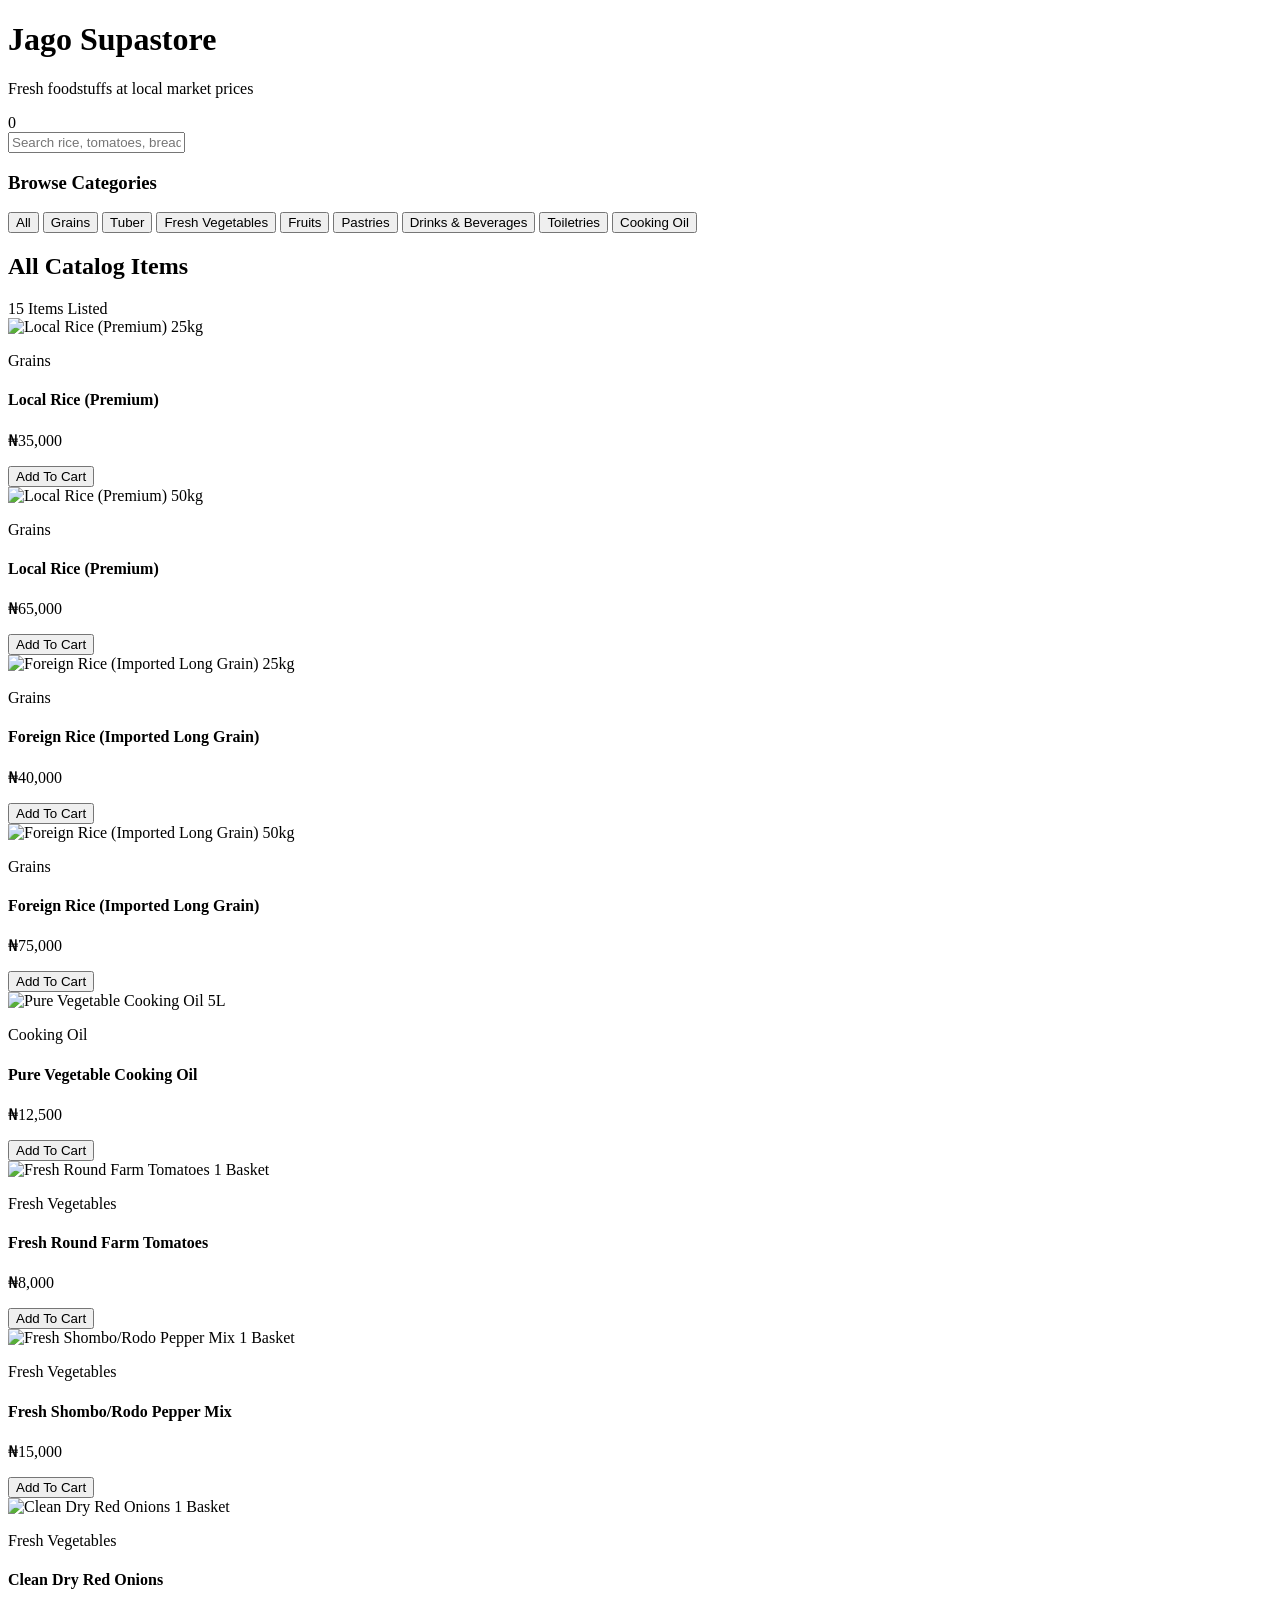
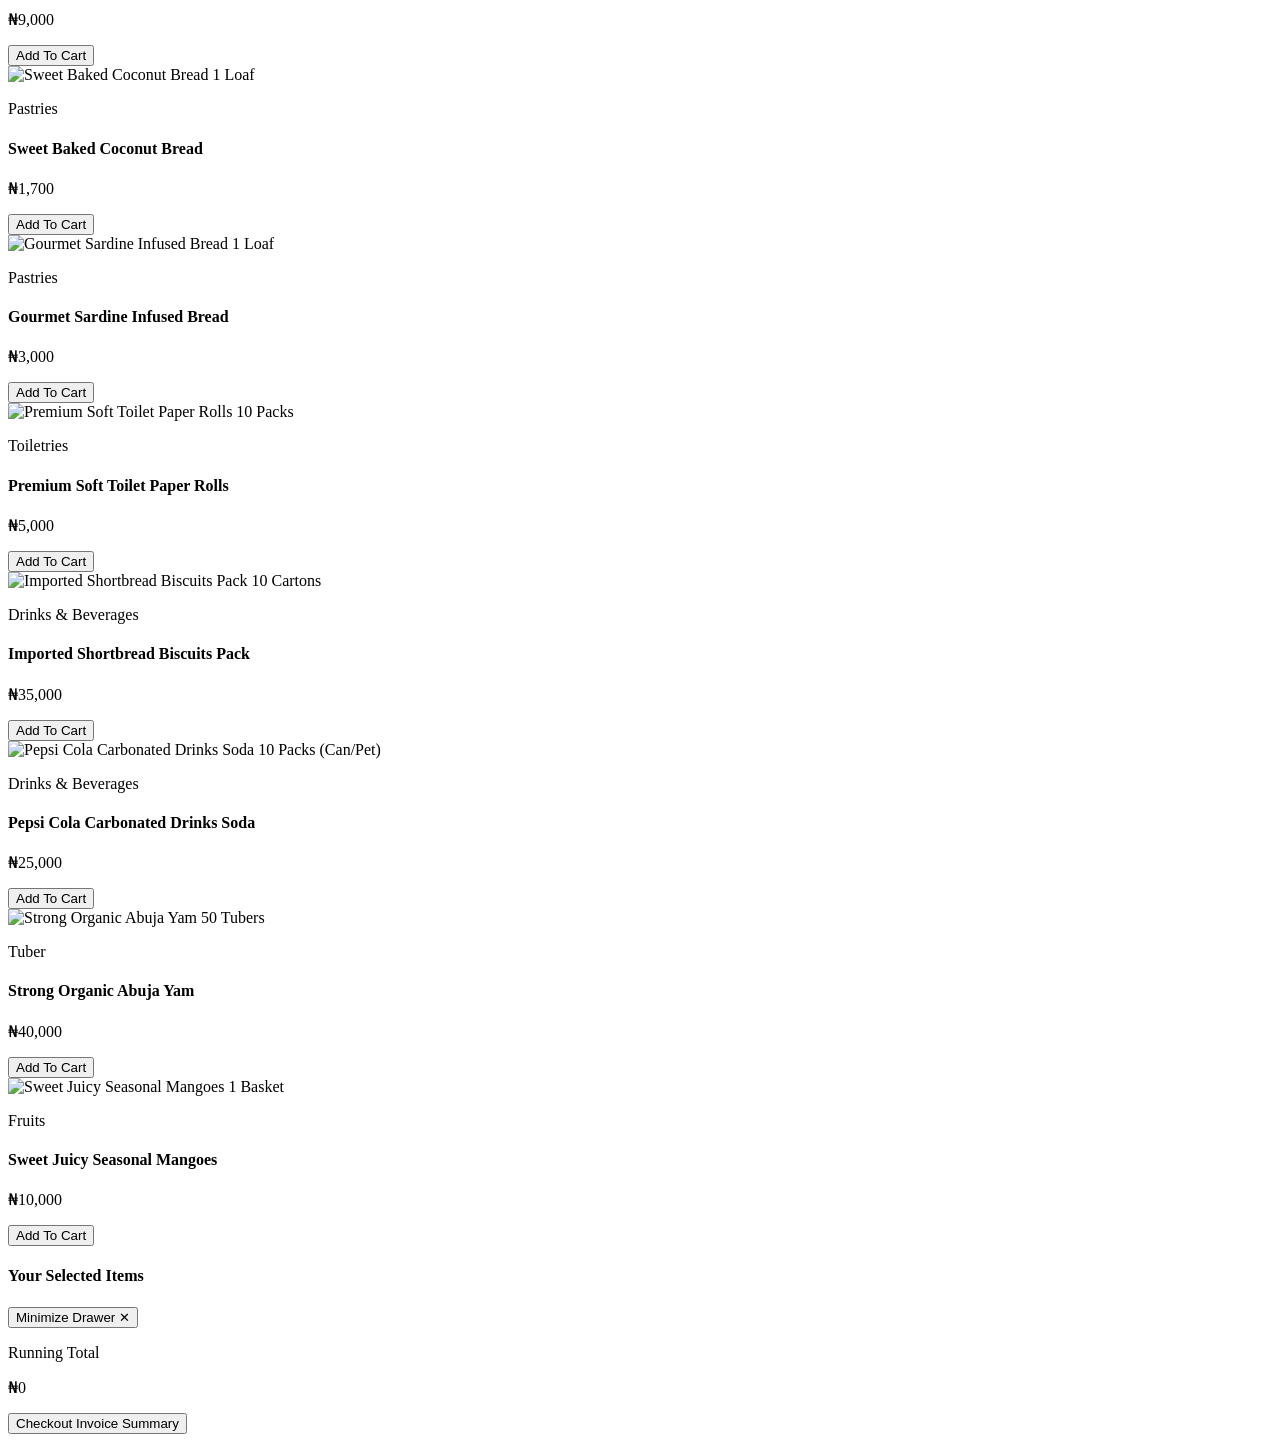
==== index.html @ fb3af223 "Update index.html" ====
<!DOCTYPE html>
<html lang="en">
<head>
    <meta charset="UTF-8">
    <meta name="viewport" content="width=device-width, initial-scale=1.0">
    <title>Jago Supastore - Fresh Foodstuffs at Local Market Prices</title>
    <script src="https://cdn.jsdelivr.net/npm/@tailwindcss/browser@4"></script>
    <script src="https://unpkg.com/lucide@latest"></script>
    <style>
        .view-section { display: none; }
        .view-section.active { display: block; }
        /* Hide scrollbars for crisp category slide view */
        .no-scrollbar::-webkit-scrollbar { display: none; }
        .no-scrollbar { -ms-overflow-style: none; scrollbar-width: none; }
    </style>
</head>
<body class="bg-slate-50 text-slate-800 font-sans antialiased">

    <header class="bg-emerald-800 text-white shadow-md sticky top-0 z-50">
        <div class="max-w-4xl mx-auto px-4 py-3 flex flex-col gap-3">
            <div class="flex justify-between items-center">
                <div>
                    <h1 class="text-xl font-black tracking-tight text-white flex items-center gap-1.5">
                        <i data-lucide="store" class="w-6 h-6 text-amber-400"></i>
                        Jago <span class="text-amber-400">Supastore</span>
                    </h1>
                    <p class="text-[10px] text-emerald-200 font-medium tracking-wide">Fresh foodstuffs at local market prices</p>
                </div>
                <div onclick="showCartDrawer()" class="relative cursor-pointer bg-emerald-900 border border-emerald-700/50 px-3 py-2 rounded-xl flex items-center gap-2 text-sm font-bold hover:bg-emerald-950 transition">
                    <i data-lucide="shopping-cart" class="w-5 h-5 text-amber-400"></i>
                    <span id="cart-count" class="bg-amber-400 text-slate-900 rounded-full text-xs w-5 h-5 flex items-center justify-center font-black">0</span>
                </div>
            </div>
            
            <div class="relative">
                <i data-lucide="search" class="w-4 h-4 text-slate-400 absolute left-3.5 top-3.5"></i>
                <input type="text" id="search-input" oninput="handleSearchFilter()" placeholder="Search rice, tomatoes, bread, cooking oil..." class="w-full bg-white text-slate-900 pl-10 pr-4 py-2.5 rounded-xl text-sm border-none focus:outline-none focus:ring-2 focus:ring-amber-400 shadow-inner">
            </div>
        </div>
    </header>

    <main class="max-w-4xl mx-auto px-4 py-4 min-h-[calc(100vh-120px)] pb-28">
        
        <div id="view-catalog" class="view-section active space-y-6">
            
            <div class="space-y-2">
                <h3 class="text-xs font-bold uppercase tracking-wider text-slate-400">Browse Categories</h3>
                <div class="flex gap-2 overflow-x-auto no-scrollbar py-1" id="category-slider">
                    </div>
            </div>

            <div class="space-y-3">
                <div class="flex justify-between items-center">
                    <h2 class="text-md font-extrabold text-slate-900" id="catalog-title">All Products</h2>
                    <span class="text-xs text-emerald-700 font-bold bg-emerald-50 px-2.5 py-1 rounded-full border border-emerald-100" id="catalog-count-badge">0 Items Available</span>
                </div>
                <div class="grid grid-cols-2 sm:grid-cols-3 gap-3" id="product-grid">
                    </div>
            </div>
        </div>

        <div id="view-checkout" class="view-section max-w-lg mx-auto space-y-4">
            <button onclick="showView('view-catalog')" class="inline-flex items-center gap-1.5 text-slate-500 hover:text-slate-900 text-sm font-bold transition">
                <i data-lucide="arrow-left" class="w-4 h-4"></i> Continue Shopping
            </button>

            <div class="bg-white rounded-2xl p-5 border border-slate-200 shadow-sm space-y-5">
                <div>
                    <h2 class="text-xl font-black text-slate-900">Delivery & Address Details</h2>
                    <p class="text-xs text-slate-500">Provide accurate logistical shipping destination arrays.</p>
                </div>

                <div class="bg-amber-50 border-l-4 border-amber-500 p-4 rounded-r-xl flex gap-3">
                    <i data-lucide="alert-octagon" class="w-5 h-5 text-amber-600 shrink-0 mt-0.5"></i>
                    <div class="space-y-1">
                        <h4 class="text-xs font-black text-amber-950 uppercase tracking-wider">Verification Identity Alert</h4>
                        <p class="text-[11px] text-amber-900 leading-relaxed font-medium">
                            <strong>CRITICAL:</strong> The name you type below <strong>MUST match perfectly</strong> with the bank app profile name used to execute your payment transfer. Cross-mismatched profiles will halt shipping validation loops.
                        </p>
                    </div>
                </div>

                <form id="checkout-form" onsubmit="executeDatabaseOrder(event)" class="space-y-4">
                    <div>
                        <label class="block text-[11px] font-bold uppercase tracking-wider text-slate-500 mb-1">Your Full Name (Bank Record Name)</label>
                        <input type="text" id="form-name" required placeholder="Firstname Lastname" class="w-full border border-slate-200 rounded-xl px-4 py-3 bg-slate-50 focus:bg-white focus:ring-2 focus:ring-emerald-500 focus:outline-none transition text-sm font-medium">
                    </div>

                    <div>
                        <label class="block text-[11px] font-bold uppercase tracking-wider text-slate-500 mb-1">Active Contact Phone Number</label>
                        <input type="tel" id="form-phone" required placeholder="e.g., 08031234567" class="w-full border border-slate-200 rounded-xl px-4 py-3 bg-slate-50 focus:bg-white focus:ring-2 focus:ring-emerald-500 focus:outline-none transition text-sm font-medium">
                    </div>

                    <div>
                        <label class="block text-[11px] font-bold uppercase tracking-wider text-slate-500 mb-1">Select Delivery Hub Location</label>
                        <select id="form-location" onchange="calculateLogisticsPricing()" class="w-full border border-slate-200 rounded-xl px-4 py-3 bg-slate-50 focus:bg-white focus:ring-2 focus:ring-emerald-500 focus:outline-none transition text-sm font-bold text-slate-700">
                            <option value="Lekki">Lekki Hub (₦2,500 Delivery Fee)</option>
                            <option value="Ajah">Ajah Hub (₦2,000 Delivery Fee)</option>
                            <option value="Surulere">Surulere Hub (₦3,000 Delivery Fee)</option>
                            <option value="Ikeja">Ikeja Hub (₦3,500 Delivery Fee)</option>
                            <option value="Epe">Epe Hub (₦5,000 Delivery Fee)</option>
                        </select>
                    </div>

                    <div>
                        <label class="block text-[11px] font-bold uppercase tracking-wider text-slate-500 mb-1">Detailed Street Address</label>
                        <textarea id="form-address" required rows="3" placeholder="House number, Street, Estate, Landmark references..." class="w-full border border-slate-200 rounded-xl px-4 py-3 bg-slate-50 focus:bg-white focus:ring-2 focus:ring-emerald-500 focus:outline-none transition text-sm font-medium"></textarea>
                    </div>

                    <div class="bg-slate-100 rounded-xl p-4 border border-slate-200/60 space-y-2">
                        <div class="flex justify-between text-xs text-slate-600">
                            <span>Basket Items Value:</span>
                            <span class="font-bold">₦<span id="invoice-subtotal">0</span></span>
                        </div>
                        <div class="flex justify-between text-xs text-slate-600">
                            <span>Hub Logistical Delivery Fee:</span>
                            <span class="font-bold text-emerald-700">+ ₦<span id="invoice-fee">0</span></span>
                        </div>
                        <div class="h-px bg-slate-200 my-1"></div>
                        <div class="flex justify-between text-sm font-black text-slate-900">
                            <span>Gross Total Cost Due:</span>
                            <span class="text-emerald-800">₦<span id="invoice-total">0</span></span>
                        </div>
                    </div>

                    <button type="submit" id="submit-btn" class="w-full bg-emerald-600 text-white py-4 rounded-xl font-bold shadow-md hover:bg-emerald-700 transition flex items-center justify-center gap-2 text-sm cursor-pointer">
                        Securely Log Order to Database
                        <i data-lucide="check-square" class="w-4 h-4"></i>
                    </button>
                </form>
            </div>
        </div>

        <div id="view-success" class="view-section max-w-lg mx-auto text-center space-y-4">
            <div class="bg-white rounded-3xl p-6 border border-slate-200 shadow-xl space-y-6">
                <div class="w-16 h-16 bg-emerald-50 text-emerald-600 rounded-full flex items-center justify-center mx-auto">
                    <i data-lucide="cloud-lightning" class="w-8 h-8"></i>
                </div>
                
                <div>
                    <h2 class="text-xl font-black text-slate-900">Order Dispatched to Database</h2>
                    <p class="text-xs text-slate-500 mt-1">Your selection array has locked safely inside the Jago Supastore master logs spreadsheet cloud. Execute settlement below.</p>
                </div>

                <div class="bg-slate-50 border border-slate-200/50 rounded-2xl p-4 text-left flex justify-between items-center">
                    <div>
                        <p class="text-[10px] text-slate-400 font-bold uppercase tracking-wider">Final Settlement Due</p>
                        <p class="text-2xl font-black text-emerald-800">₦<span id="final-total">0</span></p>
                    </div>
                    <div class="bg-emerald-50 px-3 py-1.5 rounded-xl border border-emerald-100 text-xs font-black text-emerald-800 uppercase tracking-wide">
                        Pending Transfer
                    </div>
                </div>

                <div class="bg-slate-900 text-white rounded-2xl p-5 text-left space-y-4 relative overflow-hidden shadow-inner">
                    <div class="absolute -right-6 -bottom-6 text-slate-800/40 pointer-events-none">
                        <i data-lucide="shield-check" class="w-32 h-32"></i>
                    </div>

                    <p class="text-[10px] uppercase font-black tracking-widest text-emerald-400">Palmpay Settling Gateway Channel</p>
                    
                    <div class="grid grid-cols-2 gap-4">
                        <div>
                            <label class="block text-[9px] uppercase font-bold text-slate-400 tracking-wider">Receiving Institution</label>
                            <p class="text-sm font-black text-white">PalmPay</p>
                        </div>
                        <div>
                            <label class="block text-[9px] uppercase font-bold text-slate-400 tracking-wider">Account Name</label>
                            <p class="text-sm font-black text-white">Nnenna Udeh Ufere</p>
                        </div>
                    </div>

                    <div class="border-t border-slate-800 pt-3 flex justify-between items-center">
                        <div>
                            <label class="block text-[9px] uppercase font-bold text-emerald-400 tracking-wider">Account Number</label>
                            <p class="text-xl font-mono font-black tracking-widest text-amber-400" id="bank-number">7045104904</p>
                        </div>
                        <button onclick="copyAccountToClipboard('7045104904', this)" class="bg-slate-800 border border-slate-700 text-xs text-white px-3 py-1.5 rounded-xl font-bold flex items-center gap-1 hover:bg-slate-700 transition cursor-pointer">
                            <i data-lucide="copy" class="w-3.5 h-3.5"></i> Copy Number
                        </button>
                    </div>
                </div>

                <div class="p-3 bg-amber-50/50 border border-amber-200/40 rounded-xl">
                    <p class="text-[11px] text-amber-800 leading-relaxed font-medium">
                        💡 **Next Step:** Screenshot your successful payment confirmation voucher receipt graphics asset and push directly to our operations counter via WhatsApp messaging strings to activate shipping dispatch routing instantly.
                    </p>
                </div>
            </div>
        </div>
    </main>

    <div id="cart-drawer" class="hidden fixed bottom-0 left-0 right-0 bg-white border-t border-slate-200 shadow-2xl p-4 z-40 max-w-4xl mx-auto rounded-t-3xl">
        <div class="flex justify-between items-center border-b border-slate-100 pb-3 mb-3">
            <h4 class="text-sm font-black text-slate-900 flex items-center gap-1.5">
                <i data-lucide="shopping-basket" class="w-4 h-4 text-emerald-700"></i>
                Your Selected Items
            </h4>
            <button onclick="hideCartDrawer()" class="text-slate-400 hover:text-slate-600 text-xs font-bold">Minimize Drawer ✕</button>
        </div>
        <div class="max-h-40 overflow-y-auto space-y-2 mb-4 pr-1" id="cart-drawer-items">
            </div>
        <div class="flex justify-between items-center bg-slate-50 p-3 rounded-2xl border border-slate-100">
            <div>
                <p class="text-[10px] text-slate-400 font-bold uppercase tracking-wider">Running Total</p>
                <p class="text-lg font-black text-emerald-800">₦<span id="cart-total-value">0</span></p>
            </div>
            <button onclick="showView('view-checkout')" class="bg-emerald-600 text-white px-5 py-3 rounded-xl text-xs font-bold shadow-md hover:bg-emerald-700 transition flex items-center gap-1.5 cursor-pointer">
                Checkout Invoice Summary
                <i data-lucide="chevron-right" class="w-4 h-4"></i>
            </button>
        </div>
    </div>

    <script>
        // INSERT YOUR SPECIFIC PRIVATE SUPABASE SECURE ENDPOINT KEYS BELOW HERE
        const SUPABASE_URL = "https://aypzhrjwxghaggqtruoy.supabase.co";
        const SUPABASE_ANON_KEY = "eyJhbGciOiJIUzI1NiIsInR5cCI6IkpXVCJ9.eyJpc3MiOiJzdXBhYmFzZSIsInJlZiI6ImF5cHpocmp3eGdoYWdncXRydW95Iiwicm9sZSI6ImFub24iLCJpYXQiOjE3ODE2MjU2ODUsImV4cCI6MjA5NzIwMTY4NX0.FbBbp_lf6gIhmaTvov6jL0Nv75dD7GPgs9HdGmBd92U";

        // Structured Product Inventory Dataset Database Matrix Array
        const inventory = [
            { id: 1, name: "Local Rice (Premium)", category: "Grains", size: "25kg", price: 35000, img: "https://images.unsplash.com/photo-1586201375761-83865001e31c?w=400&auto=format&fit=crop&q=60" },
            { id: 2, name: "Local Rice (Premium)", category: "Grains", size: "50kg", price: 65000, img: "https://images.unsplash.com/photo-1586201375761-83865001e31c?w=400&auto=format&fit=crop&q=60" },
            { id: 3, name: "Foreign Rice (Imported Long Grain)", category: "Grains", size: "25kg", price: 40000, img: "https://images.unsplash.com/photo-1536304997881-a372c179924b?w=400&auto=format&fit=crop&q=60" },
            { id: 4, name: "Foreign Rice (Imported Long Grain)", category: "Grains", size: "50kg", price: 75000, img: "https://images.unsplash.com/photo-1536304997881-a372c179924b?w=400&auto=format&fit=crop&q=60" },
            { id: 5, name: "Pure Vegetable Cooking Oil", category: "Cooking Oil", size: "5L", price: 12500, img: "https://images.unsplash.com/photo-1474979266404-7eaacbcd87c5?w=400&auto=format&fit=crop&q=60" },
            { id: 6, name: "Fresh Round Farm Tomatoes", category: "Fresh Vegetables", size: "1 Basket", price: 8000, img: "https://images.unsplash.com/photo-1592924357228-91a4daadcfea?w=400&auto=format&fit=crop&q=60" },
            { id: 7, name: "Fresh Shombo/Rodo Pepper Mix", category: "Fresh Vegetables", size: "1 Basket", price: 15000, img: "https://images.unsplash.com/photo-1588166524941-3bf61a9c41db?w=400&auto=format&fit=crop&q=60" },
            { id: 8, name: "Clean Dry Red Onions", category: "Fresh Vegetables", size: "1 Basket", price: 9000, img: "https://images.unsplash.com/photo-1618265341355-d0a2db160999?w=400&auto=format&fit=crop&q=60" },
            { id: 9, name: "Sweet Baked Coconut Bread", category: "Pastries", size: "1 Loaf", price: 1700, img: "https://images.unsplash.com/photo-1509440159596-0249088772ff?w=400&auto=format&fit=crop&q=60" },
            { id: 10, name: "Gourmet Sardine Infused Bread", category: "Pastries", size: "1 Loaf", price: 3000, img: "https://images.unsplash.com/photo-1549931319-a545dcf3bc73?w=400&auto=format&fit=crop&q=60" },
            { id: 11, name: "Premium Soft Toilet Paper Rolls", category: "Toiletries", size: "10 Packs", price: 5000, img: "https://images.unsplash.com/photo-1584622650111-993a426fbf0a?w=400&auto=format&fit=crop&q=60" },
            { id: 12, name: "Imported Shortbread Biscuits Pack", category: "Drinks & Beverages", size: "10 Cartons", price: 35000, img: "https://images.unsplash.com/photo-1558961363-fa8fdf82db35?w=400&auto=format&fit=crop&q=60" },
            { id: 13, name: "Pepsi Cola Carbonated Drinks Soda", category: "Drinks & Beverages", size: "10 Packs (Can/Pet)", price: 25000, img: "https://images.unsplash.com/photo-1622483767028-3f66f32aef97?w=400&auto=format&fit=crop&q=60" },
            { id: 14, name: "Strong Organic Abuja Yam", category: "Tuber", size: "50 Tubers", price: 40000, img: "https://images.unsplash.com/photo-1590779033100-9f60a05a013d?w=400&auto=format&fit=crop&q=60" },
            { id: 15, name: "Sweet Juicy Seasonal Mangoes", category: "Fruits", size: "1 Basket", price: 10000, img: "https://images.unsplash.com/photo-1553279768-865429fa0078?w=400&auto=format&fit=crop&q=60" }
        ];

        // Unique dynamic delivery hub mapping database pricing matrix array records
        const deliveryTariffs = { "Lekki": 2500, "Ajah": 2000, "Surulere": 3000, "Ikeja": 3500, "Epe": 5000 };
        let currentActiveCartMap = {};
        let selectedCategoryFilter = "All";

        function showView(viewId) {
            document.querySelectorAll('.view-section').forEach(view => view.classList.remove('active'));
            document.getElementById(viewId).classList.add('active');
            window.scrollTo(0,0);
            if(viewId === 'view-checkout') {
                calculateLogisticsPricing();
                hideCartDrawer();
            }
        }

        function buildCategoryInterfaceSelectors() {
            const categories = ["All", "Grains", "Tuber", "Fresh Vegetables", "Fruits", "Pastries", "Drinks & Beverages", "Toiletries", "Cooking Oil"];
            const track = document.getElementById('category-slider');
            track.innerHTML = categories.map(cat => `
                <button onclick="setCategoryFilter('${cat}')" id="cat-tab-${cat.replace(/ /g, '-')}" class="px-4 py-2 text-xs font-bold rounded-xl whitespace-nowrap border transition cursor-pointer ${cat === 'All' ? 'bg-emerald-800 text-white border-emerald-800 shadow-sm' : 'bg-white text-slate-600 border-slate-200 hover:bg-slate-50'}">
                    ${cat}
                </button>
            `).join('');
        }

        function setCategoryFilter(category) {
            selectedCategoryFilter = category;
            buildCategoryInterfaceSelectors();
            // Retain background class colors on targeting array structures
            document.querySelectorAll('[id^="cat-tab-"]').forEach(btn => {
                btn.className = "px-4 py-2 text-xs font-bold rounded-xl whitespace-nowrap border transition cursor-pointer bg-white text-slate-600 border-slate-200 hover:bg-slate-50";
            });
            const selectedBtn = document.getElementById(`cat-tab-${category.replace(/ /g, '-')}`);
            if(selectedBtn) selectedBtn.className = "px-4 py-2 text-xs font-bold rounded-xl whitespace-nowrap border transition cursor-pointer bg-emerald-800 text-white border-emerald-800 shadow-sm";
            renderMarketplaceGrid();
        }

        function handleSearchFilter() {
            renderMarketplaceGrid();
        }

        function renderMarketplaceGrid() {
            const grid = document.getElementById('product-grid');
            const query = document.getElementById('search-input').value.toLowerCase().trim();
            
            // Comprehensive parsing loop
            let filtered = inventory.filter(p => {
                const matchCategory = (selectedCategoryFilter === "All" || p.category === selectedCategoryFilter);
                const matchQuery = (p.name.toLowerCase().includes(query) || p.category.toLowerCase().includes(query));
                return matchCategory && matchQuery;
            });

            document.getElementById('catalog-title').innerText = selectedCategoryFilter === "All" ? "All Catalog Items" : selectedCategoryFilter;
            document.getElementById('catalog-count-badge').innerText = `${filtered.length} Items Listed`;

            if(filtered.length === 0) {
                grid.innerHTML = `<div class="col-span-2 sm:col-span-3 text-center py-12 text-slate-400 text-xs font-bold">No product matches found inside inventory arrays.</div>`;
                return;
            }

            grid.innerHTML = filtered.map(p => {
                const qty = currentActiveCartMap[p.id] || 0;
                return `
                    <div class="bg-white rounded-2xl border border-slate-200 overflow-hidden shadow-sm flex flex-col justify-between p-2.5 space-y-2.5">
                        <div class="relative">
                            <img src="${p.img}" alt="${p.name}" class="w-full h-28 object-cover rounded-xl bg-slate-100">
                            <span class="absolute top-1.5 left-1.5 bg-slate-900/80 text-white text-[9px] font-black uppercase px-2 py-0.5 rounded-md tracking-wider">${p.size}</span>
                        </div>
                        <div class="space-y-1 flex-1 flex flex-col justify-between">
                            <div>
                                <p class="text-[10px] text-emerald-700 font-extrabold uppercase tracking-wide">${p.category}</p>
                                <h4 class="text-xs font-bold text-slate-800 line-clamp-2 leading-tight">${p.name}</h4>
                            </div>
                            <div class="pt-2">
                                <p class="text-sm font-black text-slate-900">₦${p.price.toLocaleString()}</p>
                                <div class="mt-2" id="action-slot-${p.id}">
                                    ${qty > 0 ? buildQuantityToggleComponent(p.id, qty) : `
                                        <button onclick="appendCartItem(${p.id})" class="w-full bg-emerald-700 text-white py-2 rounded-xl text-xs font-black shadow-sm hover:bg-emerald-800 transition flex items-center justify-center gap-1 cursor-pointer">
                                            <i data-lucide="plus" class="w-3.5 h-3.5"></i> Add To Cart
                                        </button>
                                    `}
                                </div>
                            </div>
                        </div>
                    </div>
                `;
            }).join('');
            lucide.createIcons();
        }

        function buildQuantityToggleComponent(id, qty) {
            return `
                <div class="flex items-center justify-between bg-amber-50 rounded-xl border border-amber-200 overflow-hidden">
                    <button onclick="modifyCartQty(${id}, -1)" class="px-3 py-1.5 text-amber-900 hover:bg-amber-100 font-black text-xs">-</button>
                    <span class="text-xs font-black text-amber-950">${qty}</span>
                    <button onclick="modifyCartQty(${id}, 1)" class="px-3 py-1.5 text-amber-900 hover:bg-amber-100 font-black text-xs">+</button>
                </div>
            `;
        }

        function appendCartItem(id) {
            currentActiveCartMap[id] = 1;
            refreshCartMetricStates();
        }

        function modifyCartQty(id, delta) {
            if(!currentActiveCartMap[id]) return;
            currentActiveCartMap[id] += delta;
            if(currentActiveCartMap[id] <= 0) delete currentActiveCartMap[id];
            refreshCartMetricStates();
        }

        function refreshCartMetricStates() {
            let totalCount = 0;
            let totalPrice = 0;

            inventory.forEach(p => {
                const qty = currentActiveCartMap[p.id] || 0;
                totalCount += qty;
                totalPrice += (qty * p.price);
                
                const slot = document.getElementById(`action-slot-${p.id}`);
                if(slot) {
                    slot.innerHTML = qty > 0 ? buildQuantityToggleComponent(p.id, qty) : `
                        <button onclick="appendCartItem(${p.id})" class="w-full bg-emerald-700 text-white py-2 rounded-xl text-xs font-black shadow-sm hover:bg-emerald-800 transition flex items-center justify-center gap-1 cursor-pointer">
                            <i data-lucide="plus" class="w-3.5 h-3.5"></i> Add To Cart
                        </button>
                    `;
                }
            });

            document.getElementById('cart-count').innerText = totalCount;
            document.getElementById('cart-total-value').innerText = totalPrice.toLocaleString();
            
            // Build elements to drawers layout array loops
            const drawerContainer = document.getElementById('cart-drawer-items');
            const cartItemKeys = Object.keys(currentActiveCartMap);
            
            if(cartItemKeys.length === 0) {
                drawerContainer.innerHTML = `<p class="text-center text-slate-400 text-xs py-4 font-medium">Your marketplace shopping basket is empty.</p>`;
            } else {
                drawerContainer.innerHTML = cartItemKeys.map(id => {
                    const p = inventory.find(prod => prod.id == id);
                    const q = currentActiveCartMap[id];
                    return `
                        <div class="flex justify-between items-center bg-slate-50 px-3 py-2 rounded-xl text-xs border border-slate-100">
                            <div>
                                <p class="font-bold text-slate-800">${p.name} (${p.size})</p>
                                <p class="text-[10px] font-bold text-slate-400">₦${p.price.toLocaleString()} x ${q}</p>
                            </div>
                            <p class="font-black text-slate-900">₦${(p.price * q).toLocaleString()}</p>
                        </div>
                    `;
                }).join('');
            }
            lucide.createIcons();
        }

        function showCartDrawer() {
            document.getElementById('cart-drawer').classList.remove('hidden');
        }

        function hideCartDrawer() {
            document.getElementById('cart-drawer').classList.add('hidden');
        }

        function calculateLogisticsPricing() {
            const loc = document.getElementById('form-location').value;
            const subtotal = inventory.reduce((sum, p) => sum + ((currentActiveCartMap[p.id] || 0) * p.price), 0);
            const fee = deliveryTariffs[loc] || 0;
            const gross = subtotal + fee;

            document.getElementById('invoice-subtotal').innerText = subtotal.toLocaleString();
            document.getElementById('invoice-fee').innerText = fee.toLocaleString();
            document.getElementById('invoice-total').innerText = gross.toLocaleString();
        }

        function generateReadableReceiptString() {
            return Object.keys(currentActiveCartMap).map(id => {
                const p = inventory.find(prod => prod.id == id);
                return `${p.name} [${p.size}] (x${currentActiveCartMap[id]})`;
            }).join(', ');
        }

        // CONNECT SUBMISSION LOGIC DIRECTLY TO SUPABASE BACKEND VIA DIRECT REST HTTP REQUEST STRINGS
        async function executeDatabaseOrder(e) {
            e.preventDefault();
            const actionBtn = document.getElementById('submit-btn');
            
            const subtotal = inventory.reduce((sum, p) => sum + ((currentActiveCartMap[p.id] || 0) * p.price), 0);
            const loc = document.getElementById('form-location').value;
            const fee = deliveryTariffs[loc] || 0;
            const gross = subtotal + fee;

            const dbPayload = {
                customer_name: document.getElementById('form-name').value,
                customer_phone: document.getElementById('form-phone').value,
                delivery_location: loc,
                delivery_address: document.getElementById('form-address').value,
                ordered_items: generateReadableReceiptString(),
                subtotal: subtotal,
                delivery_fee: fee,
                total_amount: gross
            };

            actionBtn.disabled = true;
            actionBtn.innerHTML = `<svg class="animate-spin h-4 w-4 text-white inline mr-2" viewBox="0 0 24 24"><circle class="opacity-25" cx="12" cy="12" r="10" stroke="currentColor" stroke-width="4" fill="none"></circle><path class="opacity-75" fill="currentColor" d="M4 12a8 8 0 018-8V0C5.373 0 0 5.373 0 12h4zm2 5.291A7.962 7.962 0 014 12H0c0 3.042 1.135 5.824 3 7.938l3-2.647z"></path></svg> Connecting Database APIs...`;

            try {
                const targetUrl = `${SUPABASE_URL}/rest/v1/jago_orders`;
                
                const response = await fetch(targetUrl, {
                    method: 'POST',
                    headers: {
                        'Content-Type': 'application/json',
                        'apikey': SUPABASE_ANON_KEY,
                        'Authorization': `Bearer ${SUPABASE_ANON_KEY}`,
                        'Prefer': 'return=minimal'
                    },
                    body: JSON.stringify(dbPayload)
                });

                if(!response.ok) {
                    // This extracts the real raw response error message from Supabase servers
                    const errData = await response.json().catch(() => ({}));
                    const detailedError = errData.message || "Unknown database error";
                    const errorHint = errData.hint ? ` Hint: ${errData.hint}` : "";
                    throw new Error(`${detailedError}.${errorHint}`);
                }

                document.getElementById('final-total').innerText = gross.toLocaleString();
                showView('view-success');

            } catch (err) {
                // Shows the exact error on your phone screen
                alert("Supabase Said: " + err.message);
                console.error(err);
            } finally {
                actionBtn.disabled = false;
                actionBtn.innerHTML = `Securely Log Order to Database <i data-lucide="check-square" class="w-4 h-4"></i>`;
                lucide.createIcons();
            }
        }

        function copyAccountToClipboard(text, element) {
            navigator.clipboard.writeText(text).then(() => {
                const nativeHtml = element.innerHTML;
                element.innerHTML = `<i data-lucide="check" class="w-3.5 h-3.5 text-emerald-400"></i> Copied!`;
                lucide.createIcons();
                setTimeout(() => { element.innerHTML = nativeHtml; lucide.createIcons(); }, 2000);
            });
        }

        // Map initial allocation layouts
        window.addEventListener('DOMContentLoaded', () => {
            buildCategoryInterfaceSelectors();
            renderMarketplaceGrid();
        });
    </script>
</body>
</html>
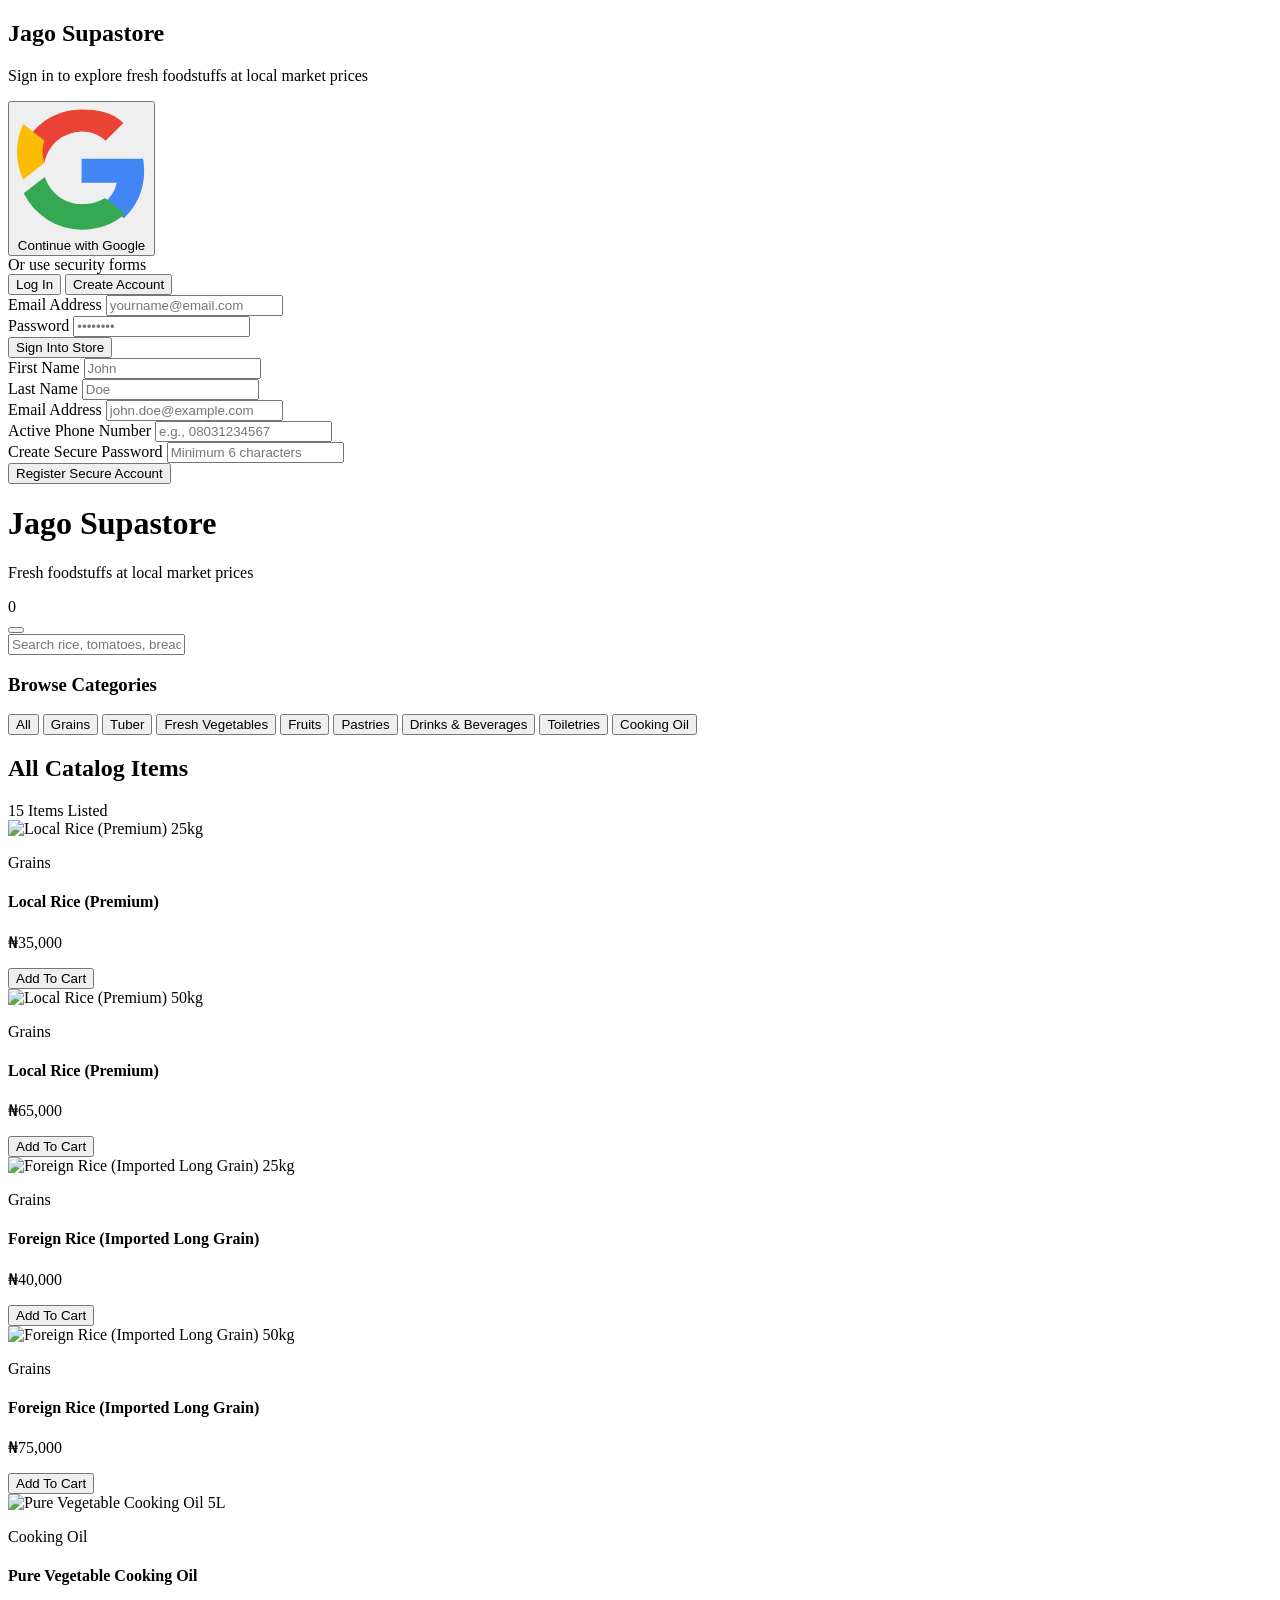
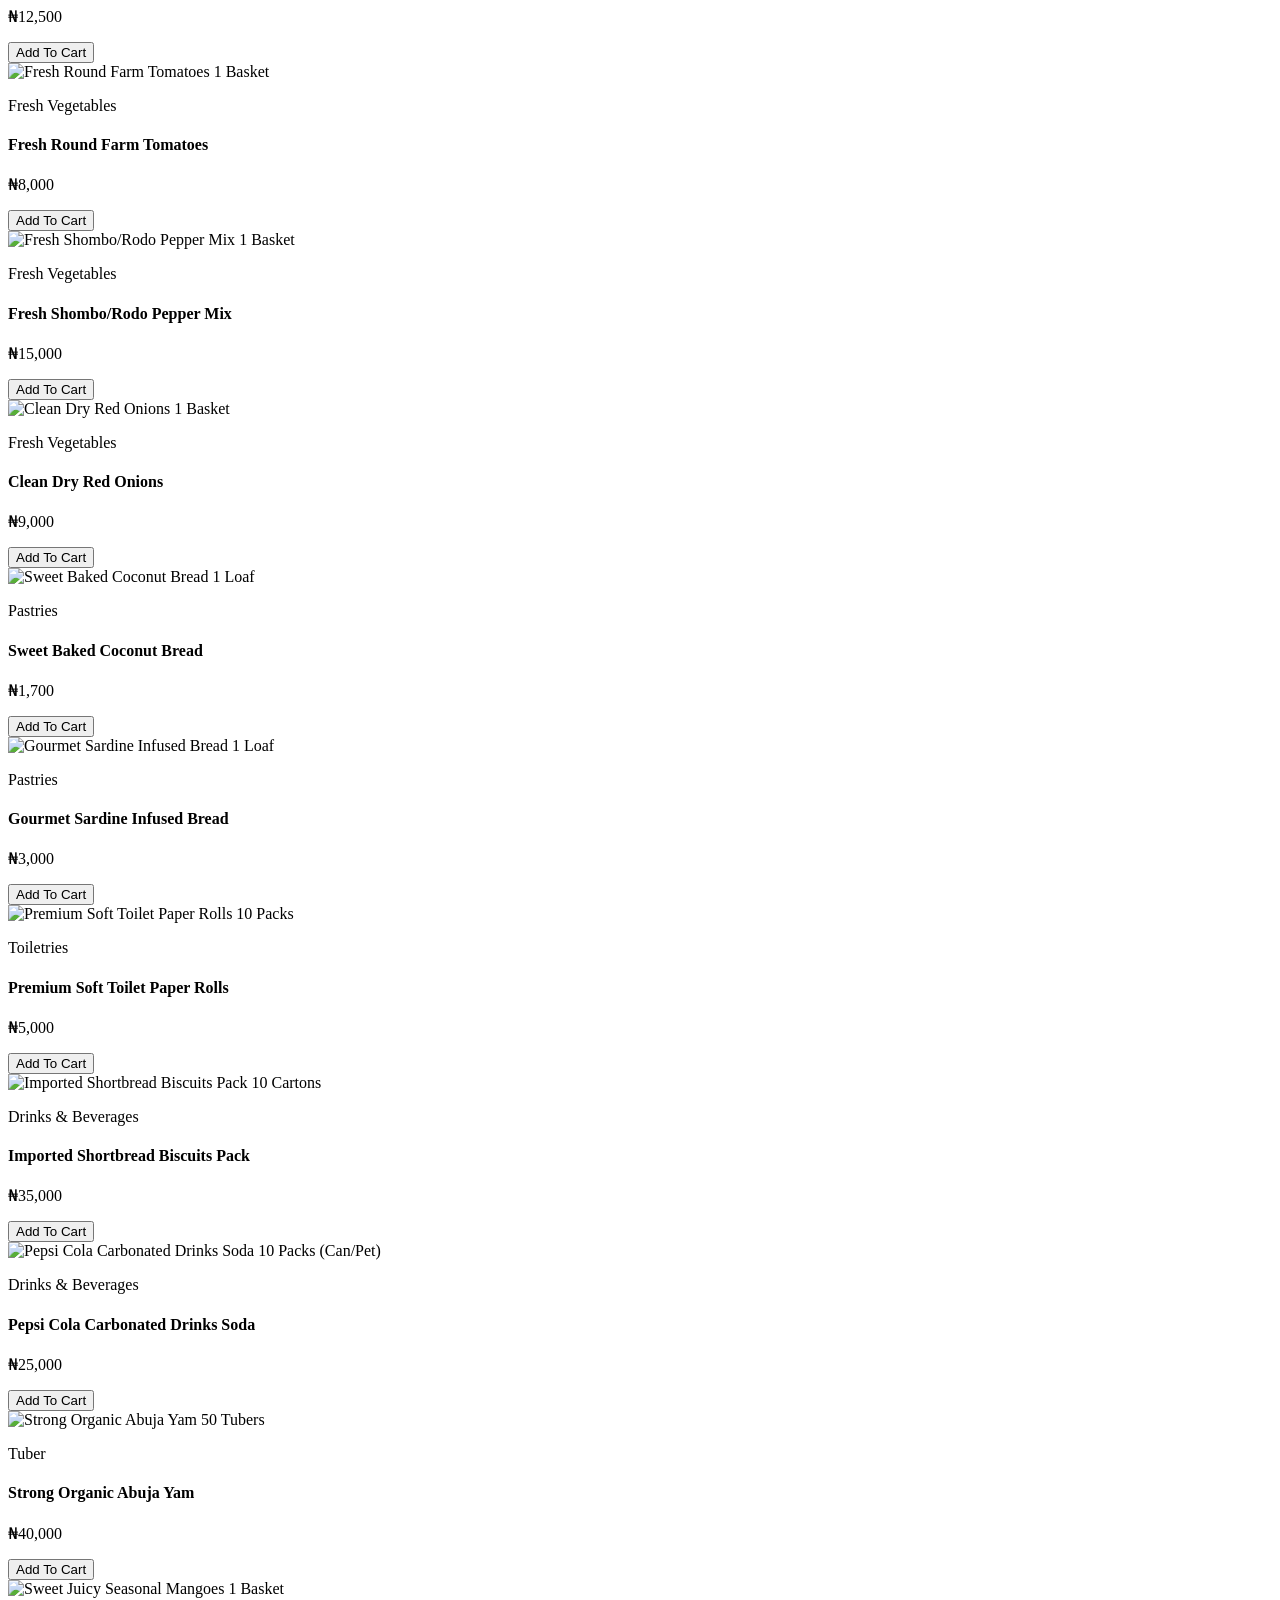
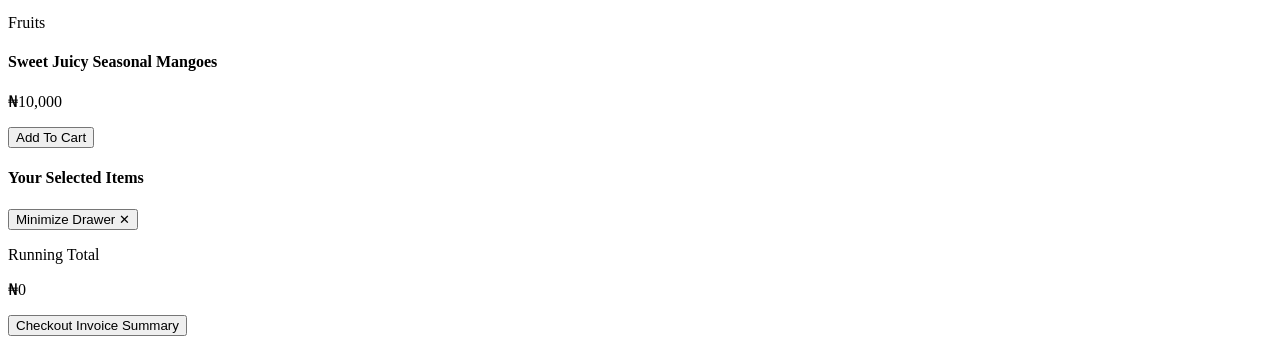
==== commit 91696ed5: "Update index.html" ====
--- a/index.html
+++ b/index.html
@@ -4,7 +4,9 @@
     <meta charset="UTF-8">
     <meta name="viewport" content="width=device-width, initial-scale=1.0">
     <title>Jago Supastore - Fresh Foodstuffs at Local Market Prices</title>
+    <!-- Tailwind CSS Engine for styling -->
     <script src="https://cdn.jsdelivr.net/npm/@tailwindcss/browser@4"></script>
+    <!-- Lucide CDN for beautiful interface icons -->
     <script src="https://unpkg.com/lucide@latest"></script>
     <style>
         .view-section { display: none; }
@@ -16,204 +18,303 @@
 </head>
 <body class="bg-slate-50 text-slate-800 font-sans antialiased">
 
-    <header class="bg-emerald-800 text-white shadow-md sticky top-0 z-50">
-        <div class="max-w-4xl mx-auto px-4 py-3 flex flex-col gap-3">
-            <div class="flex justify-between items-center">
+    <!-- NEW PAGE VIEW: PRICEPALLY-STYLE AUTH GATING PANEL -->
+    <div id="view-auth" class="view-section active max-w-md mx-auto px-4 py-12 space-y-6">
+        <div class="text-center space-y-2">
+            <div class="w-12 h-12 bg-emerald-100 text-emerald-800 rounded-2xl flex items-center justify-center mx-auto shadow-sm">
+                <i data-lucide="store" class="w-6 h-6 text-emerald-700"></i>
+            </div>
+            <div>
+                <h2 class="text-2xl font-black text-slate-900 tracking-tight">
+                    Jago <span class="text-emerald-700">Supastore</span>
+                </h2>
+                <p class="text-xs text-slate-500 font-medium">Sign in to explore fresh foodstuffs at local market prices</p>
+            </div>
+        </div>
+
+        <!-- Pricepally-style Google OAuth Trigger Button (Option 1) -->
+        <button onclick="loginWithGoogle()" class="w-full bg-white border border-slate-200 text-slate-700 py-3.5 rounded-xl font-bold shadow-sm hover:bg-slate-50 transition flex items-center justify-center gap-2.5 text-xs uppercase tracking-wider cursor-pointer">
+            <svg class="w-4 h-4" viewBox="0 0 24 24">
+                <path fill="#EA4335" d="M12 5.04c1.66 0 3.2.57 4.38 1.69l3.27-3.27C17.67 1.47 15.03 1 12 1 7.24 1 3.21 3.78 1.32 7.82l3.86 3A7 7 0 0112 5.04z"/>
+                <path fill="#4285F4" d="M23.45 12.3c0-.82-.07-1.6-.2-2.3H12v4.4h6.43a5.5 5.5 0 01-2.39 3.61l3.71 2.88c2.17-2 3.7-4.96 3.7-8.59z"/>
+                <path fill="#FBBC05" d="M5.18 10.82a7 7 0 010-4.14L1.32 3.68a11.94 11.94 0 000 10.14l3.86-3z"/>
+                <path fill="#34A853" d="M12 23c3.24 0 5.97-1.07 7.96-2.91l-3.71-2.88c-1.03.69-2.35 1.11-4.25 1.11-3.13 0-5.78-2.12-6.73-4.97l-3.86 3A11.95 11.95 0 0012 23z"/>
+            </svg>
+            Continue with Google
+        </button>
+
+        <!-- Visual Separator Line Break Component -->
+        <div class="relative flex items-center justify-center my-2">
+            <div class="absolute inset-0 flex items-center"><div class="w-full border-t border-slate-200"></div></div>
+            <span class="relative bg-slate-50 px-3 text-[10px] uppercase tracking-widest text-slate-400 font-black">Or use security forms</span>
+        </div>
+
+        <!-- Traditional Email Form Interface Tabs Toggle Buttons -->
+        <div class="bg-slate-200/60 p-1 rounded-xl border border-slate-200/40 flex">
+            <button onclick="toggleAuthTab('login')" id="tab-btn-login" class="flex-1 py-2.5 text-xs font-black rounded-lg transition-all text-emerald-950 bg-white shadow-sm cursor-pointer">Log In</button>
+            <button onclick="toggleAuthTab('signup')" id="tab-btn-signup" class="flex-1 py-2.5 text-xs font-black rounded-lg transition-all text-slate-500 hover:text-slate-800 cursor-pointer">Create Account</button>
+        </div>
+
+        <!-- TRADITIONAL AUTH METHOD: LOGIN FORM FORMULATION (Option 2A) -->
+        <form id="auth-login-form" onsubmit="executeUserLogin(event)" class="space-y-4">
+            <div>
+                <label class="block text-[11px] font-bold uppercase tracking-wider text-slate-500 mb-1">Email Address</label>
+                <input type="email" id="login-email" required placeholder="yourname@email.com" class="w-full border border-slate-200 rounded-xl px-4 py-3 bg-white focus:ring-2 focus:ring-emerald-500 focus:outline-none transition text-sm font-medium">
+            </div>
+            <div>
+                <label class="block text-[11px] font-bold uppercase tracking-wider text-slate-500 mb-1">Password</label>
+                <input type="password" id="login-password" required placeholder="••••••••" class="w-full border border-slate-200 rounded-xl px-4 py-3 bg-white focus:ring-2 focus:ring-emerald-500 focus:outline-none transition text-sm font-medium">
+            </div>
+            <button type="submit" id="login-submit-btn" class="w-full bg-emerald-700 text-white py-3.5 rounded-xl font-black shadow-md hover:bg-emerald-800 transition text-xs uppercase tracking-wider cursor-pointer">Sign Into Store</button>
+        </form>
+
+        <!-- TRADITIONAL AUTH METHOD: PRICEPALLY-STYLE COMPREHENSIVE SIGNUP FORM (Option 2B) -->
+        <form id="auth-signup-form" onsubmit="executeUserRegistration(event)" class="hidden space-y-4">
+            <div class="grid grid-cols-2 gap-3">
                 <div>
-                    <h1 class="text-xl font-black tracking-tight text-white flex items-center gap-1.5">
-                        <i data-lucide="store" class="w-6 h-6 text-amber-400"></i>
-                        Jago <span class="text-amber-400">Supastore</span>
-                    </h1>
-                    <p class="text-[10px] text-emerald-200 font-medium tracking-wide">Fresh foodstuffs at local market prices</p>
-                </div>
-                <div onclick="showCartDrawer()" class="relative cursor-pointer bg-emerald-900 border border-emerald-700/50 px-3 py-2 rounded-xl flex items-center gap-2 text-sm font-bold hover:bg-emerald-950 transition">
-                    <i data-lucide="shopping-cart" class="w-5 h-5 text-amber-400"></i>
-                    <span id="cart-count" class="bg-amber-400 text-slate-900 rounded-full text-xs w-5 h-5 flex items-center justify-center font-black">0</span>
-                </div>
-            </div>
+                    <label class="block text-[11px] font-bold uppercase tracking-wider text-slate-500 mb-1">First Name</label>
+                    <input type="text" id="reg-fname" required placeholder="John" class="w-full border border-slate-200 rounded-xl px-4 py-3 bg-white focus:ring-2 focus:ring-emerald-500 focus:outline-none transition text-sm font-medium">
+                </div>
+                <div>
+                    <label class="block text-[11px] font-bold uppercase tracking-wider text-slate-500 mb-1">Last Name</label>
+                    <input type="text" id="reg-lname" required placeholder="Doe" class="w-full border border-slate-200 rounded-xl px-4 py-3 bg-white focus:ring-2 focus:ring-emerald-500 focus:outline-none transition text-sm font-medium">
+                </div>
+            </div>
+            <div>
+                <label class="block text-[11px] font-bold uppercase tracking-wider text-slate-500 mb-1">Email Address</label>
+                <input type="email" id="reg-email" required placeholder="john.doe@example.com" class="w-full border border-slate-200 rounded-xl px-4 py-3 bg-white focus:ring-2 focus:ring-emerald-500 focus:outline-none transition text-sm font-medium">
+            </div>
+            <div>
+                <label class="block text-[11px] font-bold uppercase tracking-wider text-slate-500 mb-1">Active Phone Number</label>
+                <input type="tel" id="reg-phone" required placeholder="e.g., 08031234567" class="w-full border border-slate-200 rounded-xl px-4 py-3 bg-white focus:ring-2 focus:ring-emerald-500 focus:outline-none transition text-sm font-medium">
+            </div>
+            <div>
+                <label class="block text-[11px] font-bold uppercase tracking-wider text-slate-500 mb-1">Create Secure Password</label>
+                <input type="password" id="reg-password" required minlength="6" placeholder="Minimum 6 characters" class="w-full border border-slate-200 rounded-xl px-4 py-3 bg-white focus:ring-2 focus:ring-emerald-500 focus:outline-none transition text-sm font-medium">
+            </div>
+            <button type="submit" id="signup-submit-btn" class="w-full bg-emerald-700 text-white py-3.5 rounded-xl font-black shadow-md hover:bg-emerald-800 transition text-xs uppercase tracking-wider cursor-pointer">Register Secure Account</button>
+        </form>
+    </div>
+
+    <!-- CORE MARKETPLACE TEMPLATE LAYOUT CONTROLLER SECTIONS -->
+    <div id="store-main-layout" class="hidden">
+        <!-- Top Sticky Pricepally-Style Header Bar -->
+        <header class="bg-emerald-800 text-white shadow-md sticky top-0 z-50">
+            <div class="max-w-4xl mx-auto px-4 py-3 flex flex-col gap-3">
+                <div class="flex justify-between items-center">
+                    <div>
+                        <h1 class="text-xl font-black tracking-tight text-white flex items-center gap-1.5">
+                            <i data-lucide="store" class="w-6 h-6 text-amber-400"></i>
+                            Jago <span class="text-amber-400">Supastore</span>
+                        </h1>
+                        <p class="text-[10px] text-emerald-200 font-medium tracking-wide">Fresh foodstuffs at local market prices</p>
+                    </div>
+                    
+                    <div class="flex items-center gap-2">
+                        <!-- Dynamic Header Shopping Cart Counter Trigger -->
+                        <div onclick="showCartDrawer()" class="relative cursor-pointer bg-emerald-900 border border-emerald-700/50 px-3 py-2 rounded-xl flex items-center gap-2 text-sm font-bold hover:bg-emerald-950 transition">
+                            <i data-lucide="shopping-cart" class="w-5 h-5 text-amber-400"></i>
+                            <span id="cart-count" class="bg-amber-400 text-slate-900 rounded-full text-xs w-5 h-5 flex items-center justify-center font-black">0</span>
+                        </div>
+                        <!-- Logout Safety Switch Control Anchor -->
+                        <button onclick="executeAccountLogout()" title="Sign Out" class="bg-emerald-900/40 border border-emerald-700/30 p-2.5 rounded-xl hover:bg-red-900/60 hover:border-red-700/40 transition text-emerald-200 hover:text-white cursor-pointer">
+                            <i data-lucide="log-out" class="w-4 h-4"></i>
+                        </button>
+                    </div>
+                </div>
+                
+                <!-- Live Active Functional Search Bar Component -->
+                <div class="relative">
+                    <i data-lucide="search" class="w-4 h-4 text-slate-400 absolute left-3.5 top-3.5"></i>
+                    <input type="text" id="search-input" oninput="handleSearchFilter()" placeholder="Search rice, tomatoes, bread, cooking oil..." class="w-full bg-white text-slate-900 pl-10 pr-4 py-2.5 rounded-xl text-sm border-none focus:outline-none focus:ring-2 focus:ring-amber-400 shadow-inner">
+                </div>
+            </div>
+        </header>
+
+        <main class="max-w-4xl mx-auto px-4 py-4 min-h-[calc(100vh-120px)] pb-28">
             
-            <div class="relative">
-                <i data-lucide="search" class="w-4 h-4 text-slate-400 absolute left-3.5 top-3.5"></i>
-                <input type="text" id="search-input" oninput="handleSearchFilter()" placeholder="Search rice, tomatoes, bread, cooking oil..." class="w-full bg-white text-slate-900 pl-10 pr-4 py-2.5 rounded-xl text-sm border-none focus:outline-none focus:ring-2 focus:ring-amber-400 shadow-inner">
-            </div>
-        </div>
-    </header>
-
-    <main class="max-w-4xl mx-auto px-4 py-4 min-h-[calc(100vh-120px)] pb-28">
-        
-        <div id="view-catalog" class="view-section active space-y-6">
-            
-            <div class="space-y-2">
-                <h3 class="text-xs font-bold uppercase tracking-wider text-slate-400">Browse Categories</h3>
-                <div class="flex gap-2 overflow-x-auto no-scrollbar py-1" id="category-slider">
-                    </div>
-            </div>
-
-            <div class="space-y-3">
-                <div class="flex justify-between items-center">
-                    <h2 class="text-md font-extrabold text-slate-900" id="catalog-title">All Products</h2>
-                    <span class="text-xs text-emerald-700 font-bold bg-emerald-50 px-2.5 py-1 rounded-full border border-emerald-100" id="catalog-count-badge">0 Items Available</span>
-                </div>
-                <div class="grid grid-cols-2 sm:grid-cols-3 gap-3" id="product-grid">
-                    </div>
-            </div>
-        </div>
-
-        <div id="view-checkout" class="view-section max-w-lg mx-auto space-y-4">
-            <button onclick="showView('view-catalog')" class="inline-flex items-center gap-1.5 text-slate-500 hover:text-slate-900 text-sm font-bold transition">
-                <i data-lucide="arrow-left" class="w-4 h-4"></i> Continue Shopping
-            </button>
-
-            <div class="bg-white rounded-2xl p-5 border border-slate-200 shadow-sm space-y-5">
+            <!-- PAGE 1: CORE MARKETPLACE CATALOG -->
+            <div id="view-catalog" class="view-section active space-y-6">
+                <!-- Horizontal Category Quick Slider -->
+                <div class="space-y-2">
+                    <h3 class="text-xs font-bold uppercase tracking-wider text-slate-400">Browse Categories</h3>
+                    <div class="flex gap-2 overflow-x-auto no-scrollbar py-1" id="category-slider"></div>
+                </div>
+
+                <!-- Main Dynamic Grid Space -->
+                <div class="space-y-3">
+                    <div class="flex justify-between items-center">
+                        <h2 class="text-md font-extrabold text-slate-900" id="catalog-title">All Products</h2>
+                        <span class="text-xs text-emerald-700 font-bold bg-emerald-50 px-2.5 py-1 rounded-full border border-emerald-100" id="catalog-count-badge">0 Items Available</span>
+                    </div>
+                    <div class="grid grid-cols-2 sm:grid-cols-3 gap-3" id="product-grid"></div>
+                </div>
+            </div>
+
+            <!-- PAGE 2: SECURE CHECKOUT & LOGISTICS SUBMISSION -->
+            <div id="view-checkout" class="view-section max-w-lg mx-auto space-y-4">
+                <button onclick="showView('view-catalog')" class="inline-flex items-center gap-1.5 text-slate-500 hover:text-slate-900 text-sm font-bold transition cursor-pointer">
+                    <i data-lucide="arrow-left" class="w-4 h-4"></i> Continue Shopping
+                </button>
+
+                <div class="bg-white rounded-2xl p-5 border border-slate-200 shadow-sm space-y-5">
+                    <div>
+                        <h2 class="text-xl font-black text-slate-900">Delivery & Address Details</h2>
+                        <p class="text-xs text-slate-500">Provide accurate logistical shipping destination arrays.</p>
+                    </div>
+
+                    <!-- Strict Name Verification Identity Compliance Banner -->
+                    <div class="bg-amber-50 border-l-4 border-amber-500 p-4 rounded-r-xl flex gap-3">
+                        <i data-lucide="alert-octagon" class="w-5 h-5 text-amber-600 shrink-0 mt-0.5"></i>
+                        <div class="space-y-1">
+                            <h4 class="text-xs font-black text-amber-950 uppercase tracking-wider">Verification Identity Alert</h4>
+                            <p class="text-[11px] text-amber-900 leading-relaxed font-medium">
+                                <strong>CRITICAL:</strong> The name you type below <strong>MUST match perfectly</strong> with the bank app profile name used to execute your payment transfer. Cross-mismatched profiles will halt shipping validation loops.
+                            </p>
+                        </div>
+                    </div>
+
+                    <!-- Interactive Form Object -->
+                    <form id="checkout-form" onsubmit="executeDatabaseOrder(event)" class="space-y-4">
+                        <div>
+                            <label class="block text-[11px] font-bold uppercase tracking-wider text-slate-500 mb-1">Your Full Name (Bank Record Name)</label>
+                            <input type="text" id="form-name" required placeholder="Firstname Lastname" class="w-full border border-slate-200 rounded-xl px-4 py-3 bg-slate-50 focus:bg-white focus:ring-2 focus:ring-emerald-500 focus:outline-none transition text-sm font-medium">
+                        </div>
+
+                        <div>
+                            <label class="block text-[11px] font-bold uppercase tracking-wider text-slate-500 mb-1">Active Contact Phone Number</label>
+                            <input type="tel" id="form-phone" required placeholder="e.g., 08031234567" class="w-full border border-slate-200 rounded-xl px-4 py-3 bg-slate-50 focus:bg-white focus:ring-2 focus:ring-emerald-500 focus:outline-none transition text-sm font-medium">
+                        </div>
+
+                        <div>
+                            <label class="block text-[11px] font-bold uppercase tracking-wider text-slate-500 mb-1">Select Delivery Hub Location</label>
+                            <select id="form-location" onchange="calculateLogisticsPricing()" class="w-full border border-slate-200 rounded-xl px-4 py-3 bg-slate-50 focus:bg-white focus:ring-2 focus:ring-emerald-500 focus:outline-none transition text-sm font-bold text-slate-700">
+                                <option value="Lekki">Lekki Hub (₦2,500 Delivery Fee)</option>
+                                <option value="Ajah">Ajah Hub (₦2,000 Delivery Fee)</option>
+                                <option value="Surulere">Surulere Hub (₦3,000 Delivery Fee)</option>
+                                <option value="Ikeja">Ikeja Hub (₦3,500 Delivery Fee)</option>
+                                <option value="Epe">Epe Hub (₦5,000 Delivery Fee)</option>
+                            </select>
+                        </div>
+
+                        <div>
+                            <label class="block text-[11px] font-bold uppercase tracking-wider text-slate-500 mb-1">Detailed Street Address</label>
+                            <textarea id="form-address" required rows="3" placeholder="House number, Street, Estate, Landmark references..." class="w-full border border-slate-200 rounded-xl px-4 py-3 bg-slate-50 focus:bg-white focus:ring-2 focus:ring-emerald-500 focus:outline-none transition text-sm font-medium"></textarea>
+                        </div>
+
+                        <!-- Complete Accounting Costing Overview Breakdown Card -->
+                        <div class="bg-slate-100 rounded-xl p-4 border border-slate-200/60 space-y-2">
+                            <div class="flex justify-between text-xs text-slate-600">
+                                <span>Basket Items Value:</span>
+                                <span class="font-bold">₦<span id="invoice-subtotal">0</span></span>
+                            </div>
+                            <div class="flex justify-between text-xs text-slate-600">
+                                <span>Hub Logistical Delivery Fee:</span>
+                                <span class="font-bold text-emerald-700">+ ₦<span id="invoice-fee">0</span></span>
+                            </div>
+                            <div class="h-px bg-slate-200 my-1"></div>
+                            <div class="flex justify-between text-sm font-black text-slate-900">
+                                <span>Gross Total Cost Due:</span>
+                                <span class="text-emerald-800">₦<span id="invoice-total">0</span></span>
+                            </div>
+                        </div>
+
+                        <button type="submit" id="submit-btn" class="w-full bg-emerald-600 text-white py-4 rounded-xl font-bold shadow-md hover:bg-emerald-700 transition flex items-center justify-center gap-2 text-sm cursor-pointer">
+                            Securely Log Order to Database
+                            <i data-lucide="check-square" class="w-4 h-4"></i>
+                        </button>
+                    </form>
+                </div>
+            </div>
+
+            <!-- PAGE 3: TRANSACTIONAL PAYMENT CONFIRMATION SCREEN -->
+            <div id="view-success" class="view-section max-w-lg mx-auto text-center space-y-4">
+                <div class="bg-white rounded-3xl p-6 border border-slate-200 shadow-xl space-y-6">
+                    <div class="w-16 h-16 bg-emerald-50 text-emerald-600 rounded-full flex items-center justify-center mx-auto">
+                        <i data-lucide="cloud-lightning" class="w-8 h-8"></i>
+                    </div>
+                    
+                    <div>
+                        <h2 class="text-xl font-black text-slate-900">Order Dispatched to Database</h2>
+                        <p class="text-xs text-slate-500 mt-1">Your selection array has locked safely inside the Jago Supastore master logs spreadsheet cloud. Execute settlement below.</p>
+                    </div>
+
+                    <!-- Final Invoice Target Breakdown Display -->
+                    <div class="bg-slate-50 border border-slate-200/50 rounded-2xl p-4 text-left flex justify-between items-center">
+                        <div>
+                            <p class="text-[10px] text-slate-400 font-bold uppercase tracking-wider">Final Settlement Due</p>
+                            <p class="text-2xl font-black text-emerald-800">₦<span id="final-total">0</span></p>
+                        </div>
+                        <div class="bg-emerald-50 px-3 py-1.5 rounded-xl border border-emerald-100 text-xs font-black text-emerald-800 uppercase tracking-wide">
+                            Pending Transfer
+                        </div>
+                    </div>
+
+                    <!-- Styled Secure Bank Credentials Module -->
+                    <div class="bg-slate-900 text-white rounded-2xl p-5 text-left space-y-4 relative overflow-hidden shadow-inner">
+                        <div class="absolute -right-6 -bottom-6 text-slate-800/40 pointer-events-none">
+                            <i data-lucide="shield-check" class="w-32 h-32"></i>
+                        </div>
+
+                        <p class="text-[10px] uppercase font-black tracking-widest text-emerald-400">Palmpay Settling Gateway Channel</p>
+                        
+                        <div class="grid grid-cols-2 gap-4">
+                            <div>
+                                <label class="block text-[9px] uppercase font-bold text-slate-400 tracking-wider">Receiving Institution</label>
+                                <p class="text-sm font-black text-white">PalmPay</p>
+                            </div>
+                            <div>
+                                <label class="block text-[9px] uppercase font-bold text-slate-400 tracking-wider">Account Name</label>
+                                <p class="text-sm font-black text-white">Nnenna Udeh Ufere</p>
+                            </div>
+                        </div>
+
+                        <div class="border-t border-slate-800 pt-3 flex justify-between items-center">
+                            <div>
+                                <label class="block text-[9px] uppercase font-bold text-emerald-400 tracking-wider">Account Number</label>
+                                <p class="text-xl font-mono font-black tracking-widest text-amber-400" id="bank-number">7045104904</p>
+                            </div>
+                            <button onclick="copyAccountToClipboard('7045104904', this)" class="bg-slate-800 border border-slate-700 text-xs text-white px-3 py-1.5 rounded-xl font-bold flex items-center gap-1 hover:bg-slate-700 transition cursor-pointer">
+                                <i data-lucide="copy" class="w-3.5 h-3.5"></i> Copy Number
+                            </button>
+                        </div>
+                    </div>
+
+                    <div class="p-3 bg-amber-50/50 border border-amber-200/40 rounded-xl">
+                        <p class="text-[11px] text-amber-800 leading-relaxed font-medium">
+                            💡 **Next Step:** Screenshot your successful payment confirmation voucher receipt graphics asset and push directly to our operations counter via WhatsApp messaging strings to activate shipping dispatch routing instantly.
+                        </p>
+                    </div>
+                </div>
+            </div>
+        </main>
+
+        <!-- Global Floating Action Footer Cart Sheet Drawer Container Component -->
+        <div id="cart-drawer" class="hidden fixed bottom-0 left-0 right-0 bg-white border-t border-slate-200 shadow-2xl p-4 z-40 max-w-4xl mx-auto rounded-t-3xl">
+            <div class="flex justify-between items-center border-b border-slate-100 pb-3 mb-3">
+                <h4 class="text-sm font-black text-slate-900 flex items-center gap-1.5">
+                    <i data-lucide="shopping-basket" class="w-4 h-4 text-emerald-700"></i>
+                    Your Selected Items
+                </h4>
+                <button onclick="hideCartDrawer()" class="text-slate-400 hover:text-slate-600 text-xs font-bold">Minimize Drawer ✕</button>
+            </div>
+            <div class="max-h-40 overflow-y-auto space-y-2 mb-4 pr-1" id="cart-drawer-items"></div>
+            <div class="flex justify-between items-center bg-slate-50 p-3 rounded-2xl border border-slate-100">
                 <div>
-                    <h2 class="text-xl font-black text-slate-900">Delivery & Address Details</h2>
-                    <p class="text-xs text-slate-500">Provide accurate logistical shipping destination arrays.</p>
-                </div>
-
-                <div class="bg-amber-50 border-l-4 border-amber-500 p-4 rounded-r-xl flex gap-3">
-                    <i data-lucide="alert-octagon" class="w-5 h-5 text-amber-600 shrink-0 mt-0.5"></i>
-                    <div class="space-y-1">
-                        <h4 class="text-xs font-black text-amber-950 uppercase tracking-wider">Verification Identity Alert</h4>
-                        <p class="text-[11px] text-amber-900 leading-relaxed font-medium">
-                            <strong>CRITICAL:</strong> The name you type below <strong>MUST match perfectly</strong> with the bank app profile name used to execute your payment transfer. Cross-mismatched profiles will halt shipping validation loops.
-                        </p>
-                    </div>
-                </div>
-
-                <form id="checkout-form" onsubmit="executeDatabaseOrder(event)" class="space-y-4">
-                    <div>
-                        <label class="block text-[11px] font-bold uppercase tracking-wider text-slate-500 mb-1">Your Full Name (Bank Record Name)</label>
-                        <input type="text" id="form-name" required placeholder="Firstname Lastname" class="w-full border border-slate-200 rounded-xl px-4 py-3 bg-slate-50 focus:bg-white focus:ring-2 focus:ring-emerald-500 focus:outline-none transition text-sm font-medium">
-                    </div>
-
-                    <div>
-                        <label class="block text-[11px] font-bold uppercase tracking-wider text-slate-500 mb-1">Active Contact Phone Number</label>
-                        <input type="tel" id="form-phone" required placeholder="e.g., 08031234567" class="w-full border border-slate-200 rounded-xl px-4 py-3 bg-slate-50 focus:bg-white focus:ring-2 focus:ring-emerald-500 focus:outline-none transition text-sm font-medium">
-                    </div>
-
-                    <div>
-                        <label class="block text-[11px] font-bold uppercase tracking-wider text-slate-500 mb-1">Select Delivery Hub Location</label>
-                        <select id="form-location" onchange="calculateLogisticsPricing()" class="w-full border border-slate-200 rounded-xl px-4 py-3 bg-slate-50 focus:bg-white focus:ring-2 focus:ring-emerald-500 focus:outline-none transition text-sm font-bold text-slate-700">
-                            <option value="Lekki">Lekki Hub (₦2,500 Delivery Fee)</option>
-                            <option value="Ajah">Ajah Hub (₦2,000 Delivery Fee)</option>
-                            <option value="Surulere">Surulere Hub (₦3,000 Delivery Fee)</option>
-                            <option value="Ikeja">Ikeja Hub (₦3,500 Delivery Fee)</option>
-                            <option value="Epe">Epe Hub (₦5,000 Delivery Fee)</option>
-                        </select>
-                    </div>
-
-                    <div>
-                        <label class="block text-[11px] font-bold uppercase tracking-wider text-slate-500 mb-1">Detailed Street Address</label>
-                        <textarea id="form-address" required rows="3" placeholder="House number, Street, Estate, Landmark references..." class="w-full border border-slate-200 rounded-xl px-4 py-3 bg-slate-50 focus:bg-white focus:ring-2 focus:ring-emerald-500 focus:outline-none transition text-sm font-medium"></textarea>
-                    </div>
-
-                    <div class="bg-slate-100 rounded-xl p-4 border border-slate-200/60 space-y-2">
-                        <div class="flex justify-between text-xs text-slate-600">
-                            <span>Basket Items Value:</span>
-                            <span class="font-bold">₦<span id="invoice-subtotal">0</span></span>
-                        </div>
-                        <div class="flex justify-between text-xs text-slate-600">
-                            <span>Hub Logistical Delivery Fee:</span>
-                            <span class="font-bold text-emerald-700">+ ₦<span id="invoice-fee">0</span></span>
-                        </div>
-                        <div class="h-px bg-slate-200 my-1"></div>
-                        <div class="flex justify-between text-sm font-black text-slate-900">
-                            <span>Gross Total Cost Due:</span>
-                            <span class="text-emerald-800">₦<span id="invoice-total">0</span></span>
-                        </div>
-                    </div>
-
-                    <button type="submit" id="submit-btn" class="w-full bg-emerald-600 text-white py-4 rounded-xl font-bold shadow-md hover:bg-emerald-700 transition flex items-center justify-center gap-2 text-sm cursor-pointer">
-                        Securely Log Order to Database
-                        <i data-lucide="check-square" class="w-4 h-4"></i>
-                    </button>
-                </form>
-            </div>
-        </div>
-
-        <div id="view-success" class="view-section max-w-lg mx-auto text-center space-y-4">
-            <div class="bg-white rounded-3xl p-6 border border-slate-200 shadow-xl space-y-6">
-                <div class="w-16 h-16 bg-emerald-50 text-emerald-600 rounded-full flex items-center justify-center mx-auto">
-                    <i data-lucide="cloud-lightning" class="w-8 h-8"></i>
-                </div>
-                
-                <div>
-                    <h2 class="text-xl font-black text-slate-900">Order Dispatched to Database</h2>
-                    <p class="text-xs text-slate-500 mt-1">Your selection array has locked safely inside the Jago Supastore master logs spreadsheet cloud. Execute settlement below.</p>
-                </div>
-
-                <div class="bg-slate-50 border border-slate-200/50 rounded-2xl p-4 text-left flex justify-between items-center">
-                    <div>
-                        <p class="text-[10px] text-slate-400 font-bold uppercase tracking-wider">Final Settlement Due</p>
-                        <p class="text-2xl font-black text-emerald-800">₦<span id="final-total">0</span></p>
-                    </div>
-                    <div class="bg-emerald-50 px-3 py-1.5 rounded-xl border border-emerald-100 text-xs font-black text-emerald-800 uppercase tracking-wide">
-                        Pending Transfer
-                    </div>
-                </div>
-
-                <div class="bg-slate-900 text-white rounded-2xl p-5 text-left space-y-4 relative overflow-hidden shadow-inner">
-                    <div class="absolute -right-6 -bottom-6 text-slate-800/40 pointer-events-none">
-                        <i data-lucide="shield-check" class="w-32 h-32"></i>
-                    </div>
-
-                    <p class="text-[10px] uppercase font-black tracking-widest text-emerald-400">Palmpay Settling Gateway Channel</p>
-                    
-                    <div class="grid grid-cols-2 gap-4">
-                        <div>
-                            <label class="block text-[9px] uppercase font-bold text-slate-400 tracking-wider">Receiving Institution</label>
-                            <p class="text-sm font-black text-white">PalmPay</p>
-                        </div>
-                        <div>
-                            <label class="block text-[9px] uppercase font-bold text-slate-400 tracking-wider">Account Name</label>
-                            <p class="text-sm font-black text-white">Nnenna Udeh Ufere</p>
-                        </div>
-                    </div>
-
-                    <div class="border-t border-slate-800 pt-3 flex justify-between items-center">
-                        <div>
-                            <label class="block text-[9px] uppercase font-bold text-emerald-400 tracking-wider">Account Number</label>
-                            <p class="text-xl font-mono font-black tracking-widest text-amber-400" id="bank-number">7045104904</p>
-                        </div>
-                        <button onclick="copyAccountToClipboard('7045104904', this)" class="bg-slate-800 border border-slate-700 text-xs text-white px-3 py-1.5 rounded-xl font-bold flex items-center gap-1 hover:bg-slate-700 transition cursor-pointer">
-                            <i data-lucide="copy" class="w-3.5 h-3.5"></i> Copy Number
-                        </button>
-                    </div>
-                </div>
-
-                <div class="p-3 bg-amber-50/50 border border-amber-200/40 rounded-xl">
-                    <p class="text-[11px] text-amber-800 leading-relaxed font-medium">
-                        💡 **Next Step:** Screenshot your successful payment confirmation voucher receipt graphics asset and push directly to our operations counter via WhatsApp messaging strings to activate shipping dispatch routing instantly.
-                    </p>
-                </div>
-            </div>
-        </div>
-    </main>
-
-    <div id="cart-drawer" class="hidden fixed bottom-0 left-0 right-0 bg-white border-t border-slate-200 shadow-2xl p-4 z-40 max-w-4xl mx-auto rounded-t-3xl">
-        <div class="flex justify-between items-center border-b border-slate-100 pb-3 mb-3">
-            <h4 class="text-sm font-black text-slate-900 flex items-center gap-1.5">
-                <i data-lucide="shopping-basket" class="w-4 h-4 text-emerald-700"></i>
-                Your Selected Items
-            </h4>
-            <button onclick="hideCartDrawer()" class="text-slate-400 hover:text-slate-600 text-xs font-bold">Minimize Drawer ✕</button>
-        </div>
-        <div class="max-h-40 overflow-y-auto space-y-2 mb-4 pr-1" id="cart-drawer-items">
-            </div>
-        <div class="flex justify-between items-center bg-slate-50 p-3 rounded-2xl border border-slate-100">
-            <div>
-                <p class="text-[10px] text-slate-400 font-bold uppercase tracking-wider">Running Total</p>
-                <p class="text-lg font-black text-emerald-800">₦<span id="cart-total-value">0</span></p>
-            </div>
-            <button onclick="showView('view-checkout')" class="bg-emerald-600 text-white px-5 py-3 rounded-xl text-xs font-bold shadow-md hover:bg-emerald-700 transition flex items-center gap-1.5 cursor-pointer">
-                Checkout Invoice Summary
-                <i data-lucide="chevron-right" class="w-4 h-4"></i>
-            </button>
+                    <p class="text-[10px] text-slate-400 font-bold uppercase tracking-wider">Running Total</p>
+                    <p class="text-lg font-black text-emerald-800">₦<span id="cart-total-value">0</span></p>
+                </div>
+                <button onclick="showView('view-checkout')" class="bg-emerald-600 text-white px-5 py-3 rounded-xl text-xs font-bold shadow-md hover:bg-emerald-700 transition flex items-center gap-1.5 cursor-pointer">
+                    Checkout Invoice Summary
+                    <i data-lucide="chevron-right" class="w-4 h-4"></i>
+                </button>
+            </div>
         </div>
     </div>
 
+    <!-- Application Controller Logic Script Engine Block Module -->
     <script>
-        // INSERT YOUR SPECIFIC PRIVATE SUPABASE SECURE ENDPOINT KEYS BELOW HERE
+        // INPUT PRODUCTION ENDPOINT ROUTING URI CREDENTIALS MATRIX
         const SUPABASE_URL = "https://aypzhrjwxghaggqtruoy.supabase.co";
         const SUPABASE_ANON_KEY = "eyJhbGciOiJIUzI1NiIsInR5cCI6IkpXVCJ9.eyJpc3MiOiJzdXBhYmFzZSIsInJlZiI6ImF5cHpocmp3eGdoYWdncXRydW95Iiwicm9sZSI6ImFub24iLCJpYXQiOjE3ODE2MjU2ODUsImV4cCI6MjA5NzIwMTY4NX0.FbBbp_lf6gIhmaTvov6jL0Nv75dD7GPgs9HdGmBd92U";
 
@@ -236,11 +337,168 @@
             { id: 15, name: "Sweet Juicy Seasonal Mangoes", category: "Fruits", size: "1 Basket", price: 10000, img: "https://images.unsplash.com/photo-1553279768-865429fa0078?w=400&auto=format&fit=crop&q=60" }
         ];
 
-        // Unique dynamic delivery hub mapping database pricing matrix array records
         const deliveryTariffs = { "Lekki": 2500, "Ajah": 2000, "Surulere": 3000, "Ikeja": 3500, "Epe": 5000 };
         let currentActiveCartMap = {};
         let selectedCategoryFilter = "All";
 
+        // ==========================================
+        //  AUTHENTICATION ENGINE LOGIC & CALLBACKS
+        // ==========================================
+        function toggleAuthTab(mode) {
+            const loginForm = document.getElementById('auth-login-form');
+            const signupForm = document.getElementById('auth-signup-form');
+            const loginBtn = document.getElementById('tab-btn-login');
+            const signupBtn = document.getElementById('tab-btn-signup');
+
+            if (mode === 'login') {
+                loginForm.classList.remove('hidden');
+                signupForm.classList.add('hidden');
+                loginBtn.className = "flex-1 py-2.5 text-xs font-black rounded-lg transition-all text-emerald-950 bg-white shadow-sm cursor-pointer";
+                signupBtn.className = "flex-1 py-2.5 text-xs font-black rounded-lg transition-all text-slate-500 hover:text-slate-800 cursor-pointer";
+            } else {
+                loginForm.classList.add('hidden');
+                signupForm.classList.remove('hidden');
+                signupBtn.className = "flex-1 py-2.5 text-xs font-black rounded-lg transition-all text-emerald-950 bg-white shadow-sm cursor-pointer";
+                loginBtn.className = "flex-1 py-2.5 text-xs font-black rounded-lg transition-all text-slate-500 hover:text-slate-800 cursor-pointer";
+            }
+        }
+
+        async function executeUserRegistration(e) {
+            e.preventDefault();
+            const actionBtn = document.getElementById('signup-submit-btn');
+            const email = document.getElementById('reg-email').value;
+            const password = document.getElementById('reg-password').value;
+            const firstName = document.getElementById('reg-fname').value;
+            const lastName = document.getElementById('reg-lname').value;
+            const phone = document.getElementById('reg-phone').value;
+
+            actionBtn.disabled = true;
+            actionBtn.innerText = "Creating Account Profile...";
+
+            try {
+                const response = await fetch(`${SUPABASE_URL}/auth/v1/signup`, {
+                    method: 'POST',
+                    headers: { 'Content-Type': 'application/json', 'apikey': SUPABASE_ANON_KEY },
+                    body: JSON.stringify({
+                        email: email,
+                        password: password,
+                        options: { data: { first_name: firstName, last_name: lastName, phone_number: phone } }
+                    })
+                });
+
+                const data = await response.json();
+                if (!response.ok) throw new Error(data.message || "Registration failed.");
+
+                localStorage.setItem('jago_session_token', data.access_token);
+                alert("Registration complete! Access unlocked.");
+                checkActiveUserSession();
+
+            } catch (err) {
+                alert("Signup Refused: " + err.message);
+            } finally {
+                actionBtn.disabled = false;
+                actionBtn.innerText = "Register Secure Account";
+            }
+        }
+
+        async function executeUserLogin(e) {
+            e.preventDefault();
+            const actionBtn = document.getElementById('login-submit-btn');
+            const email = document.getElementById('login-email').value;
+            const password = document.getElementById('login-password').value;
+
+            actionBtn.disabled = true;
+            actionBtn.innerText = "Validating Credentials...";
+
+            try {
+                const response = await fetch(`${SUPABASE_URL}/auth/v1/token?grant_type=password`, {
+                    method: 'POST',
+                    headers: { 'Content-Type': 'application/json', 'apikey': SUPABASE_ANON_KEY },
+                    body: JSON.stringify({ email: email, password: password })
+                });
+
+                const data = await response.json();
+                if (!response.ok) throw new Error(data.message || "Invalid credentials.");
+
+                localStorage.setItem('jago_session_token', data.access_token);
+                checkActiveUserSession();
+
+            } catch (err) {
+                alert("Login Denied: " + err.message);
+            } finally {
+                actionBtn.disabled = false;
+                actionBtn.innerText = "Sign Into Store";
+            }
+        }
+
+        function loginWithGoogle() {
+            const redirectUrl = window.location.origin + window.location.pathname; 
+            window.location.href = `${SUPABASE_URL}/auth/v1/authorize?provider=google&redirect_to=${encodeURIComponent(redirectUrl)}`;
+        }
+
+        function handleOAuthRedirectCallback() {
+            const hashData = window.location.hash;
+            if (hashData && hashData.includes('access_token=')) {
+                const urlParams = new URLSearchParams(hashData.replace('#', '?'));
+                const accessToken = urlParams.get('access_token');
+                if (accessToken) {
+                    localStorage.setItem('jago_session_token', accessToken);
+                    window.history.replaceState(null, null, window.location.pathname);
+                    checkActiveUserSession();
+                }
+            }
+        }
+
+        function getLoggedUserData() {
+            const token = localStorage.getItem('jago_session_token');
+            if (!token) return null;
+            try {
+                const base64Url = token.split('.')[1];
+                const base64 = base64Url.replace(/-/g, '+').replace(/_/g, '/');
+                return JSON.parse(window.atob(base64));
+            } catch(e) {
+                return null;
+            }
+        }
+
+        function checkActiveUserSession() {
+            const token = localStorage.getItem('jago_session_token');
+            if (token) {
+                document.getElementById('view-auth').classList.remove('active');
+                document.getElementById('store-main-layout').classList.remove('hidden');
+                showView('view-catalog');
+                prefillCheckoutProfileForm();
+            } else {
+                document.getElementById('store-main-layout').classList.add('hidden');
+                document.getElementById('view-auth').classList.add('active');
+            }
+        }
+
+        function executeAccountLogout() {
+            localStorage.removeItem('jago_session_token');
+            currentActiveCartMap = {};
+            refreshCartMetricStates();
+            checkActiveUserSession();
+        }
+
+        function prefillCheckoutProfileForm() {
+            const userData = getLoggedUserData();
+            if (!userData || !userData.user_metadata) return;
+            
+            const meta = userData.user_metadata;
+            const formName = document.getElementById('form-name');
+            const formPhone = document.getElementById('form-phone');
+
+            // Handle direct inputs matching metadata structures
+            if(meta.full_name) formName.value = meta.full_name;
+            else if(meta.first_name) formName.value = `${meta.first_name} ${meta.last_name || ''}`.trim();
+            
+            if(meta.phone_number) formPhone.value = meta.phone_number;
+        }
+
+        // ==========================================
+        //  CORE APP LOGIC, VIEWS & CHECKOUT MATRIX
+        // ==========================================
         function showView(viewId) {
             document.querySelectorAll('.view-section').forEach(view => view.classList.remove('active'));
             document.getElementById(viewId).classList.add('active');
@@ -264,7 +522,6 @@
         function setCategoryFilter(category) {
             selectedCategoryFilter = category;
             buildCategoryInterfaceSelectors();
-            // Retain background class colors on targeting array structures
             document.querySelectorAll('[id^="cat-tab-"]').forEach(btn => {
                 btn.className = "px-4 py-2 text-xs font-bold rounded-xl whitespace-nowrap border transition cursor-pointer bg-white text-slate-600 border-slate-200 hover:bg-slate-50";
             });
@@ -273,15 +530,12 @@
             renderMarketplaceGrid();
         }
 
-        function handleSearchFilter() {
-            renderMarketplaceGrid();
-        }
+        function handleSearchFilter() { renderMarketplaceGrid(); }
 
         function renderMarketplaceGrid() {
             const grid = document.getElementById('product-grid');
             const query = document.getElementById('search-input').value.toLowerCase().trim();
             
-            // Comprehensive parsing loop
             let filtered = inventory.filter(p => {
                 const matchCategory = (selectedCategoryFilter === "All" || p.category === selectedCategoryFilter);
                 const matchQuery = (p.name.toLowerCase().includes(query) || p.category.toLowerCase().includes(query));
@@ -370,7 +624,6 @@
             document.getElementById('cart-count').innerText = totalCount;
             document.getElementById('cart-total-value').innerText = totalPrice.toLocaleString();
             
-            // Build elements to drawers layout array loops
             const drawerContainer = document.getElementById('cart-drawer-items');
             const cartItemKeys = Object.keys(currentActiveCartMap);
             
@@ -394,13 +647,8 @@
             lucide.createIcons();
         }
 
-        function showCartDrawer() {
-            document.getElementById('cart-drawer').classList.remove('hidden');
-        }
-
-        function hideCartDrawer() {
-            document.getElementById('cart-drawer').classList.add('hidden');
-        }
+        function showCartDrawer() { document.getElementById('cart-drawer').classList.remove('hidden'); }
+        function hideCartDrawer() { document.getElementById('cart-drawer').classList.add('hidden'); }
 
         function calculateLogisticsPricing() {
             const loc = document.getElementById('form-location').value;
@@ -420,7 +668,6 @@
             }).join(', ');
         }
 
-        // CONNECT SUBMISSION LOGIC DIRECTLY TO SUPABASE BACKEND VIA DIRECT REST HTTP REQUEST STRINGS
         async function executeDatabaseOrder(e) {
             e.preventDefault();
             const actionBtn = document.getElementById('submit-btn');
@@ -452,14 +699,13 @@
                     headers: {
                         'Content-Type': 'application/json',
                         'apikey': SUPABASE_ANON_KEY,
-                        'Authorization': `Bearer ${SUPABASE_ANON_KEY}`,
+                        'Authorization': `Bearer ${localStorage.getItem('jago_session_token') || SUPABASE_ANON_KEY}`,
                         'Prefer': 'return=minimal'
                     },
                     body: JSON.stringify(dbPayload)
                 });
 
                 if(!response.ok) {
-                    // This extracts the real raw response error message from Supabase servers
                     const errData = await response.json().catch(() => ({}));
                     const detailedError = errData.message || "Unknown database error";
                     const errorHint = errData.hint ? ` Hint: ${errData.hint}` : "";
@@ -470,7 +716,6 @@
                 showView('view-success');
 
             } catch (err) {
-                // Shows the exact error on your phone screen
                 alert("Supabase Said: " + err.message);
                 console.error(err);
             } finally {
@@ -489,8 +734,10 @@
             });
         }
 
-        // Map initial allocation layouts
+        // Initialize state arrays on DOM mount execution
         window.addEventListener('DOMContentLoaded', () => {
+            handleOAuthRedirectCallback();
+            checkActiveUserSession();
             buildCategoryInterfaceSelectors();
             renderMarketplaceGrid();
         });
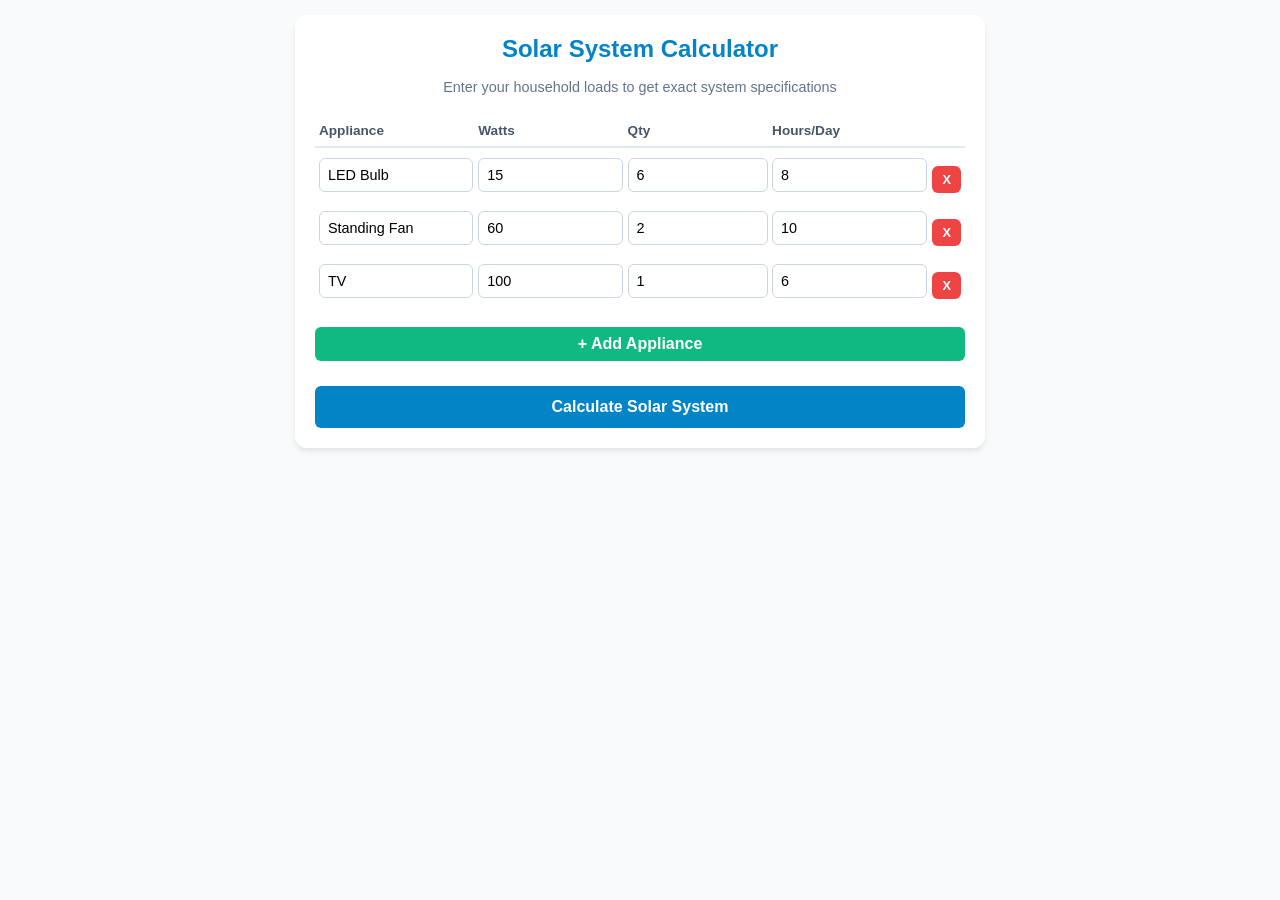
==== commit 6fe7638f: "Update index.html" ====
--- a/index.html
+++ b/index.html
@@ -3,744 +3,147 @@
 <head>
     <meta charset="UTF-8">
     <meta name="viewport" content="width=device-width, initial-scale=1.0">
-    <title>Jago Supastore - Fresh Foodstuffs at Local Market Prices</title>
-    <!-- Tailwind CSS Engine for styling -->
-    <script src="https://cdn.jsdelivr.net/npm/@tailwindcss/browser@4"></script>
-    <!-- Lucide CDN for beautiful interface icons -->
-    <script src="https://unpkg.com/lucide@latest"></script>
+    <title>Solar System Sizing Calculator</title>
     <style>
-        .view-section { display: none; }
-        .view-section.active { display: block; }
-        /* Hide scrollbars for crisp category slide view */
-        .no-scrollbar::-webkit-scrollbar { display: none; }
-        .no-scrollbar { -ms-overflow-style: none; scrollbar-width: none; }
+        :root { --primary: #0284c7; --bg: #f8fafc; --card: #ffffff; --text: #1e293b; }
+        body { font-family: -apple-system, BlinkMacSystemFont, "Segoe UI", Roboto, sans-serif; background: var(--bg); color: var(--text); margin: 0; padding: 15px; }
+        .container { max-width: 650px; margin: 0 auto; background: var(--card); padding: 20px; border-radius: 12px; box-shadow: 0 4px 6px -1px rgba(0,0,0,0.1); }
+        h1 { color: var(--primary); text-align: center; font-size: 1.5rem; margin-top: 0; }
+        p.subtitle { text-align: center; color: #64748b; font-size: 0.9rem; margin-bottom: 20px; }
+        table { width: 100%; border-collapse: collapse; margin-bottom: 15px; }
+        th, td { padding: 8px 4px; text-align: left; }
+        th { font-size: 0.85rem; color: #475569; border-bottom: 2px solid #e2e8f0; }
+        input { width: 90%; padding: 8px; border: 1px solid #cbd5e1; border-radius: 6px; font-size: 0.9rem; }
+        button { background: var(--primary); color: white; border: none; padding: 12px; width: 100%; border-radius: 6px; font-size: 1rem; font-weight: bold; cursor: pointer; margin-top: 10px; }
+        button.add-btn { background: #10b981; margin-top: 5px; margin-bottom: 15px; padding: 8px; }
+        .remove-btn { background: #ef4444; width: auto; padding: 6px 10px; font-size: 0.8rem; }
+        .results { margin-top: 25px; padding: 15px; background: #f0f9ff; border-radius: 8px; border: 1px solid #bae6fd; display: none; }
+        .results h2 { margin-top: 0; color: #0369a1; font-size: 1.2rem; }
+        .res-item { display: flex; justify-content: space-between; padding: 8px 0; border-bottom: 1px solid #e0f2fe; }
+        .res-item:last-child { border-bottom: none; }
+        .res-val { font-weight: bold; color: #0c4a6e; }
     </style>
 </head>
-<body class="bg-slate-50 text-slate-800 font-sans antialiased">
+<body>
 
-    <!-- NEW PAGE VIEW: PRICEPALLY-STYLE AUTH GATING PANEL -->
-    <div id="view-auth" class="view-section active max-w-md mx-auto px-4 py-12 space-y-6">
-        <div class="text-center space-y-2">
-            <div class="w-12 h-12 bg-emerald-100 text-emerald-800 rounded-2xl flex items-center justify-center mx-auto shadow-sm">
-                <i data-lucide="store" class="w-6 h-6 text-emerald-700"></i>
-            </div>
-            <div>
-                <h2 class="text-2xl font-black text-slate-900 tracking-tight">
-                    Jago <span class="text-emerald-700">Supastore</span>
-                </h2>
-                <p class="text-xs text-slate-500 font-medium">Sign in to explore fresh foodstuffs at local market prices</p>
-            </div>
-        </div>
+<div class="container">
+    <h1>Solar System Calculator</h1>
+    <p class="subtitle">Enter your household loads to get exact system specifications</p>
 
-        <!-- Pricepally-style Google OAuth Trigger Button (Option 1) -->
-        <button onclick="loginWithGoogle()" class="w-full bg-white border border-slate-200 text-slate-700 py-3.5 rounded-xl font-bold shadow-sm hover:bg-slate-50 transition flex items-center justify-center gap-2.5 text-xs uppercase tracking-wider cursor-pointer">
-            <svg class="w-4 h-4" viewBox="0 0 24 24">
-                <path fill="#EA4335" d="M12 5.04c1.66 0 3.2.57 4.38 1.69l3.27-3.27C17.67 1.47 15.03 1 12 1 7.24 1 3.21 3.78 1.32 7.82l3.86 3A7 7 0 0112 5.04z"/>
-                <path fill="#4285F4" d="M23.45 12.3c0-.82-.07-1.6-.2-2.3H12v4.4h6.43a5.5 5.5 0 01-2.39 3.61l3.71 2.88c2.17-2 3.7-4.96 3.7-8.59z"/>
-                <path fill="#FBBC05" d="M5.18 10.82a7 7 0 010-4.14L1.32 3.68a11.94 11.94 0 000 10.14l3.86-3z"/>
-                <path fill="#34A853" d="M12 23c3.24 0 5.97-1.07 7.96-2.91l-3.71-2.88c-1.03.69-2.35 1.11-4.25 1.11-3.13 0-5.78-2.12-6.73-4.97l-3.86 3A11.95 11.95 0 0012 23z"/>
-            </svg>
-            Continue with Google
-        </button>
+    <table id="loadTable">
+        <thead>
+            <tr>
+                <th>Appliance</th>
+                <th>Watts</th>
+                <th>Qty</th>
+                <th>Hours/Day</th>
+                <th></th>
+            </tr>
+        </thead>
+        <tbody id="loadBody">
+            <tr>
+                <td><input type="text" value="LED Bulb" class="name"></td>
+                <td><input type="number" value="15" class="watts"></td>
+                <td><input type="number" value="6" class="qty"></td>
+                <td><input type="number" value="8" class="hours"></td>
+                <td><button class="remove-btn" onclick="removeRow(this)">X</button></td>
+            </tr>
+            <tr>
+                <td><input type="text" value="Standing Fan" class="name"></td>
+                <td><input type="number" value="60" class="watts"></td>
+                <td><input type="number" value="2" class="qty"></td>
+                <td><input type="number" value="10" class="hours"></td>
+                <td><button class="remove-btn" onclick="removeRow(this)">X</button></td>
+            </tr>
+            <tr>
+                <td><input type="text" value="TV" class="name"></td>
+                <td><input type="number" value="100" class="watts"></td>
+                <td><input type="number" value="1" class="qty"></td>
+                <td><input type="number" value="6" class="hours"></td>
+                <td><button class="remove-btn" onclick="removeRow(this)">X</button></td>
+            </tr>
+        </tbody>
+    </table>
 
-        <!-- Visual Separator Line Break Component -->
-        <div class="relative flex items-center justify-center my-2">
-            <div class="absolute inset-0 flex items-center"><div class="w-full border-t border-slate-200"></div></div>
-            <span class="relative bg-slate-50 px-3 text-[10px] uppercase tracking-widest text-slate-400 font-black">Or use security forms</span>
-        </div>
+    <button class="add-btn" onclick="addRow()">+ Add Appliance</button>
+    <button onclick="calculateSystem()">Calculate Solar System</button>
 
-        <!-- Traditional Email Form Interface Tabs Toggle Buttons -->
-        <div class="bg-slate-200/60 p-1 rounded-xl border border-slate-200/40 flex">
-            <button onclick="toggleAuthTab('login')" id="tab-btn-login" class="flex-1 py-2.5 text-xs font-black rounded-lg transition-all text-emerald-950 bg-white shadow-sm cursor-pointer">Log In</button>
-            <button onclick="toggleAuthTab('signup')" id="tab-btn-signup" class="flex-1 py-2.5 text-xs font-black rounded-lg transition-all text-slate-500 hover:text-slate-800 cursor-pointer">Create Account</button>
-        </div>
+    <div id="results" class="results">
+        <h2>Recommended Specifications</h2>
+        <div class="res-item"><span>Total Connected Peak Load:</span> <span class="res-val" id="peakWatts">0 W</span></div>
+        <div class="res-item"><span>Total Daily Energy:</span> <span class="res-val" id="dailyWh">0 Wh/day</span></div>
+        <div class="res-item"><span>Recommended Inverter:</span> <span class="res-val" id="inverterSize">0 kVA</span></div>
+        <div class="res-item"><span>System Voltage:</span> <span class="res-val" id="sysVoltage">0 V</span></div>
+        <div class="res-item"><span>Battery Capacity (Lithium @ 80% DOD):</span> <span class="res-val" id="batteryAh">0 Ah</span></div>
+        <div class="res-item"><span>Solar Array Required:</span> <span class="res-val" id="solarPanels">0 Wp</span></div>
+    </div>
+</div>
 
-        <!-- TRADITIONAL AUTH METHOD: LOGIN FORM FORMULATION (Option 2A) -->
-        <form id="auth-login-form" onsubmit="executeUserLogin(event)" class="space-y-4">
-            <div>
-                <label class="block text-[11px] font-bold uppercase tracking-wider text-slate-500 mb-1">Email Address</label>
-                <input type="email" id="login-email" required placeholder="yourname@email.com" class="w-full border border-slate-200 rounded-xl px-4 py-3 bg-white focus:ring-2 focus:ring-emerald-500 focus:outline-none transition text-sm font-medium">
-            </div>
-            <div>
-                <label class="block text-[11px] font-bold uppercase tracking-wider text-slate-500 mb-1">Password</label>
-                <input type="password" id="login-password" required placeholder="••••••••" class="w-full border border-slate-200 rounded-xl px-4 py-3 bg-white focus:ring-2 focus:ring-emerald-500 focus:outline-none transition text-sm font-medium">
-            </div>
-            <button type="submit" id="login-submit-btn" class="w-full bg-emerald-700 text-white py-3.5 rounded-xl font-black shadow-md hover:bg-emerald-800 transition text-xs uppercase tracking-wider cursor-pointer">Sign Into Store</button>
-        </form>
+<script>
+    function addRow() {
+        const tbody = document.getElementById('loadBody');
+        const row = document.createElement('tr');
+        row.innerHTML = `
+            <td><input type="text" placeholder="Device" class="name"></td>
+            <td><input type="number" value="0" class="watts"></td>
+            <td><input type="number" value="1" class="qty"></td>
+            <td><input type="number" value="1" class="hours"></td>
+            <td><button class="remove-btn" onclick="removeRow(this)">X</button></td>
+        `;
+        tbody.appendChild(row);
+    }
 
-        <!-- TRADITIONAL AUTH METHOD: PRICEPALLY-STYLE COMPREHENSIVE SIGNUP FORM (Option 2B) -->
-        <form id="auth-signup-form" onsubmit="executeUserRegistration(event)" class="hidden space-y-4">
-            <div class="grid grid-cols-2 gap-3">
-                <div>
-                    <label class="block text-[11px] font-bold uppercase tracking-wider text-slate-500 mb-1">First Name</label>
-                    <input type="text" id="reg-fname" required placeholder="John" class="w-full border border-slate-200 rounded-xl px-4 py-3 bg-white focus:ring-2 focus:ring-emerald-500 focus:outline-none transition text-sm font-medium">
-                </div>
-                <div>
-                    <label class="block text-[11px] font-bold uppercase tracking-wider text-slate-500 mb-1">Last Name</label>
-                    <input type="text" id="reg-lname" required placeholder="Doe" class="w-full border border-slate-200 rounded-xl px-4 py-3 bg-white focus:ring-2 focus:ring-emerald-500 focus:outline-none transition text-sm font-medium">
-                </div>
-            </div>
-            <div>
-                <label class="block text-[11px] font-bold uppercase tracking-wider text-slate-500 mb-1">Email Address</label>
-                <input type="email" id="reg-email" required placeholder="john.doe@example.com" class="w-full border border-slate-200 rounded-xl px-4 py-3 bg-white focus:ring-2 focus:ring-emerald-500 focus:outline-none transition text-sm font-medium">
-            </div>
-            <div>
-                <label class="block text-[11px] font-bold uppercase tracking-wider text-slate-500 mb-1">Active Phone Number</label>
-                <input type="tel" id="reg-phone" required placeholder="e.g., 08031234567" class="w-full border border-slate-200 rounded-xl px-4 py-3 bg-white focus:ring-2 focus:ring-emerald-500 focus:outline-none transition text-sm font-medium">
-            </div>
-            <div>
-                <label class="block text-[11px] font-bold uppercase tracking-wider text-slate-500 mb-1">Create Secure Password</label>
-                <input type="password" id="reg-password" required minlength="6" placeholder="Minimum 6 characters" class="w-full border border-slate-200 rounded-xl px-4 py-3 bg-white focus:ring-2 focus:ring-emerald-500 focus:outline-none transition text-sm font-medium">
-            </div>
-            <button type="submit" id="signup-submit-btn" class="w-full bg-emerald-700 text-white py-3.5 rounded-xl font-black shadow-md hover:bg-emerald-800 transition text-xs uppercase tracking-wider cursor-pointer">Register Secure Account</button>
-        </form>
-    </div>
+    function removeRow(btn) {
+        const row = btn.parentNode.parentNode;
+        row.parentNode.removeChild(row);
+    }
 
-    <!-- CORE MARKETPLACE TEMPLATE LAYOUT CONTROLLER SECTIONS -->
-    <div id="store-main-layout" class="hidden">
-        <!-- Top Sticky Pricepally-Style Header Bar -->
-        <header class="bg-emerald-800 text-white shadow-md sticky top-0 z-50">
-            <div class="max-w-4xl mx-auto px-4 py-3 flex flex-col gap-3">
-                <div class="flex justify-between items-center">
-                    <div>
-                        <h1 class="text-xl font-black tracking-tight text-white flex items-center gap-1.5">
-                            <i data-lucide="store" class="w-6 h-6 text-amber-400"></i>
-                            Jago <span class="text-amber-400">Supastore</span>
-                        </h1>
-                        <p class="text-[10px] text-emerald-200 font-medium tracking-wide">Fresh foodstuffs at local market prices</p>
-                    </div>
-                    
-                    <div class="flex items-center gap-2">
-                        <!-- Dynamic Header Shopping Cart Counter Trigger -->
-                        <div onclick="showCartDrawer()" class="relative cursor-pointer bg-emerald-900 border border-emerald-700/50 px-3 py-2 rounded-xl flex items-center gap-2 text-sm font-bold hover:bg-emerald-950 transition">
-                            <i data-lucide="shopping-cart" class="w-5 h-5 text-amber-400"></i>
-                            <span id="cart-count" class="bg-amber-400 text-slate-900 rounded-full text-xs w-5 h-5 flex items-center justify-center font-black">0</span>
-                        </div>
-                        <!-- Logout Safety Switch Control Anchor -->
-                        <button onclick="executeAccountLogout()" title="Sign Out" class="bg-emerald-900/40 border border-emerald-700/30 p-2.5 rounded-xl hover:bg-red-900/60 hover:border-red-700/40 transition text-emerald-200 hover:text-white cursor-pointer">
-                            <i data-lucide="log-out" class="w-4 h-4"></i>
-                        </button>
-                    </div>
-                </div>
-                
-                <!-- Live Active Functional Search Bar Component -->
-                <div class="relative">
-                    <i data-lucide="search" class="w-4 h-4 text-slate-400 absolute left-3.5 top-3.5"></i>
-                    <input type="text" id="search-input" oninput="handleSearchFilter()" placeholder="Search rice, tomatoes, bread, cooking oil..." class="w-full bg-white text-slate-900 pl-10 pr-4 py-2.5 rounded-xl text-sm border-none focus:outline-none focus:ring-2 focus:ring-amber-400 shadow-inner">
-                </div>
-            </div>
-        </header>
+    function calculateSystem() {
+        const watts = document.querySelectorAll('.watts');
+        const qtys = document.querySelectorAll('.qty');
+        const hours = document.querySelectorAll('.hours');
 
-        <main class="max-w-4xl mx-auto px-4 py-4 min-h-[calc(100vh-120px)] pb-28">
-            
-            <!-- PAGE 1: CORE MARKETPLACE CATALOG -->
-            <div id="view-catalog" class="view-section active space-y-6">
-                <!-- Horizontal Category Quick Slider -->
-                <div class="space-y-2">
-                    <h3 class="text-xs font-bold uppercase tracking-wider text-slate-400">Browse Categories</h3>
-                    <div class="flex gap-2 overflow-x-auto no-scrollbar py-1" id="category-slider"></div>
-                </div>
+        let totalPeakWatts = 0;
+        let totalDailyWh = 0;
 
-                <!-- Main Dynamic Grid Space -->
-                <div class="space-y-3">
-                    <div class="flex justify-between items-center">
-                        <h2 class="text-md font-extrabold text-slate-900" id="catalog-title">All Products</h2>
-                        <span class="text-xs text-emerald-700 font-bold bg-emerald-50 px-2.5 py-1 rounded-full border border-emerald-100" id="catalog-count-badge">0 Items Available</span>
-                    </div>
-                    <div class="grid grid-cols-2 sm:grid-cols-3 gap-3" id="product-grid"></div>
-                </div>
-            </div>
+        for (let i = 0; i < watts.length; i++) {
+            const w = parseFloat(watts[i].value) || 0;
+            const q = parseFloat(qtys[i].value) || 0;
+            const h = parseFloat(hours[i].value) || 0;
 
-            <!-- PAGE 2: SECURE CHECKOUT & LOGISTICS SUBMISSION -->
-            <div id="view-checkout" class="view-section max-w-lg mx-auto space-y-4">
-                <button onclick="showView('view-catalog')" class="inline-flex items-center gap-1.5 text-slate-500 hover:text-slate-900 text-sm font-bold transition cursor-pointer">
-                    <i data-lucide="arrow-left" class="w-4 h-4"></i> Continue Shopping
-                </button>
-
-                <div class="bg-white rounded-2xl p-5 border border-slate-200 shadow-sm space-y-5">
-                    <div>
-                        <h2 class="text-xl font-black text-slate-900">Delivery & Address Details</h2>
-                        <p class="text-xs text-slate-500">Provide accurate logistical shipping destination arrays.</p>
-                    </div>
-
-                    <!-- Strict Name Verification Identity Compliance Banner -->
-                    <div class="bg-amber-50 border-l-4 border-amber-500 p-4 rounded-r-xl flex gap-3">
-                        <i data-lucide="alert-octagon" class="w-5 h-5 text-amber-600 shrink-0 mt-0.5"></i>
-                        <div class="space-y-1">
-                            <h4 class="text-xs font-black text-amber-950 uppercase tracking-wider">Verification Identity Alert</h4>
-                            <p class="text-[11px] text-amber-900 leading-relaxed font-medium">
-                                <strong>CRITICAL:</strong> The name you type below <strong>MUST match perfectly</strong> with the bank app profile name used to execute your payment transfer. Cross-mismatched profiles will halt shipping validation loops.
-                            </p>
-                        </div>
-                    </div>
-
-                    <!-- Interactive Form Object -->
-                    <form id="checkout-form" onsubmit="executeDatabaseOrder(event)" class="space-y-4">
-                        <div>
-                            <label class="block text-[11px] font-bold uppercase tracking-wider text-slate-500 mb-1">Your Full Name (Bank Record Name)</label>
-                            <input type="text" id="form-name" required placeholder="Firstname Lastname" class="w-full border border-slate-200 rounded-xl px-4 py-3 bg-slate-50 focus:bg-white focus:ring-2 focus:ring-emerald-500 focus:outline-none transition text-sm font-medium">
-                        </div>
-
-                        <div>
-                            <label class="block text-[11px] font-bold uppercase tracking-wider text-slate-500 mb-1">Active Contact Phone Number</label>
-                            <input type="tel" id="form-phone" required placeholder="e.g., 08031234567" class="w-full border border-slate-200 rounded-xl px-4 py-3 bg-slate-50 focus:bg-white focus:ring-2 focus:ring-emerald-500 focus:outline-none transition text-sm font-medium">
-                        </div>
-
-                        <div>
-                            <label class="block text-[11px] font-bold uppercase tracking-wider text-slate-500 mb-1">Select Delivery Hub Location</label>
-                            <select id="form-location" onchange="calculateLogisticsPricing()" class="w-full border border-slate-200 rounded-xl px-4 py-3 bg-slate-50 focus:bg-white focus:ring-2 focus:ring-emerald-500 focus:outline-none transition text-sm font-bold text-slate-700">
-                                <option value="Lekki">Lekki Hub (₦2,500 Delivery Fee)</option>
-                                <option value="Ajah">Ajah Hub (₦2,000 Delivery Fee)</option>
-                                <option value="Surulere">Surulere Hub (₦3,000 Delivery Fee)</option>
-                                <option value="Ikeja">Ikeja Hub (₦3,500 Delivery Fee)</option>
-                                <option value="Epe">Epe Hub (₦5,000 Delivery Fee)</option>
-                            </select>
-                        </div>
-
-                        <div>
-                            <label class="block text-[11px] font-bold uppercase tracking-wider text-slate-500 mb-1">Detailed Street Address</label>
-                            <textarea id="form-address" required rows="3" placeholder="House number, Street, Estate, Landmark references..." class="w-full border border-slate-200 rounded-xl px-4 py-3 bg-slate-50 focus:bg-white focus:ring-2 focus:ring-emerald-500 focus:outline-none transition text-sm font-medium"></textarea>
-                        </div>
-
-                        <!-- Complete Accounting Costing Overview Breakdown Card -->
-                        <div class="bg-slate-100 rounded-xl p-4 border border-slate-200/60 space-y-2">
-                            <div class="flex justify-between text-xs text-slate-600">
-                                <span>Basket Items Value:</span>
-                                <span class="font-bold">₦<span id="invoice-subtotal">0</span></span>
-                            </div>
-                            <div class="flex justify-between text-xs text-slate-600">
-                                <span>Hub Logistical Delivery Fee:</span>
-                                <span class="font-bold text-emerald-700">+ ₦<span id="invoice-fee">0</span></span>
-                            </div>
-                            <div class="h-px bg-slate-200 my-1"></div>
-                            <div class="flex justify-between text-sm font-black text-slate-900">
-                                <span>Gross Total Cost Due:</span>
-                                <span class="text-emerald-800">₦<span id="invoice-total">0</span></span>
-                            </div>
-                        </div>
-
-                        <button type="submit" id="submit-btn" class="w-full bg-emerald-600 text-white py-4 rounded-xl font-bold shadow-md hover:bg-emerald-700 transition flex items-center justify-center gap-2 text-sm cursor-pointer">
-                            Securely Log Order to Database
-                            <i data-lucide="check-square" class="w-4 h-4"></i>
-                        </button>
-                    </form>
-                </div>
-            </div>
-
-            <!-- PAGE 3: TRANSACTIONAL PAYMENT CONFIRMATION SCREEN -->
-            <div id="view-success" class="view-section max-w-lg mx-auto text-center space-y-4">
-                <div class="bg-white rounded-3xl p-6 border border-slate-200 shadow-xl space-y-6">
-                    <div class="w-16 h-16 bg-emerald-50 text-emerald-600 rounded-full flex items-center justify-center mx-auto">
-                        <i data-lucide="cloud-lightning" class="w-8 h-8"></i>
-                    </div>
-                    
-                    <div>
-                        <h2 class="text-xl font-black text-slate-900">Order Dispatched to Database</h2>
-                        <p class="text-xs text-slate-500 mt-1">Your selection array has locked safely inside the Jago Supastore master logs spreadsheet cloud. Execute settlement below.</p>
-                    </div>
-
-                    <!-- Final Invoice Target Breakdown Display -->
-                    <div class="bg-slate-50 border border-slate-200/50 rounded-2xl p-4 text-left flex justify-between items-center">
-                        <div>
-                            <p class="text-[10px] text-slate-400 font-bold uppercase tracking-wider">Final Settlement Due</p>
-                            <p class="text-2xl font-black text-emerald-800">₦<span id="final-total">0</span></p>
-                        </div>
-                        <div class="bg-emerald-50 px-3 py-1.5 rounded-xl border border-emerald-100 text-xs font-black text-emerald-800 uppercase tracking-wide">
-                            Pending Transfer
-                        </div>
-                    </div>
-
-                    <!-- Styled Secure Bank Credentials Module -->
-                    <div class="bg-slate-900 text-white rounded-2xl p-5 text-left space-y-4 relative overflow-hidden shadow-inner">
-                        <div class="absolute -right-6 -bottom-6 text-slate-800/40 pointer-events-none">
-                            <i data-lucide="shield-check" class="w-32 h-32"></i>
-                        </div>
-
-                        <p class="text-[10px] uppercase font-black tracking-widest text-emerald-400">Palmpay Settling Gateway Channel</p>
-                        
-                        <div class="grid grid-cols-2 gap-4">
-                            <div>
-                                <label class="block text-[9px] uppercase font-bold text-slate-400 tracking-wider">Receiving Institution</label>
-                                <p class="text-sm font-black text-white">PalmPay</p>
-                            </div>
-                            <div>
-                                <label class="block text-[9px] uppercase font-bold text-slate-400 tracking-wider">Account Name</label>
-                                <p class="text-sm font-black text-white">Nnenna Udeh Ufere</p>
-                            </div>
-                        </div>
-
-                        <div class="border-t border-slate-800 pt-3 flex justify-between items-center">
-                            <div>
-                                <label class="block text-[9px] uppercase font-bold text-emerald-400 tracking-wider">Account Number</label>
-                                <p class="text-xl font-mono font-black tracking-widest text-amber-400" id="bank-number">7045104904</p>
-                            </div>
-                            <button onclick="copyAccountToClipboard('7045104904', this)" class="bg-slate-800 border border-slate-700 text-xs text-white px-3 py-1.5 rounded-xl font-bold flex items-center gap-1 hover:bg-slate-700 transition cursor-pointer">
-                                <i data-lucide="copy" class="w-3.5 h-3.5"></i> Copy Number
-                            </button>
-                        </div>
-                    </div>
-
-                    <div class="p-3 bg-amber-50/50 border border-amber-200/40 rounded-xl">
-                        <p class="text-[11px] text-amber-800 leading-relaxed font-medium">
-                            💡 **Next Step:** Screenshot your successful payment confirmation voucher receipt graphics asset and push directly to our operations counter via WhatsApp messaging strings to activate shipping dispatch routing instantly.
-                        </p>
-                    </div>
-                </div>
-            </div>
-        </main>
-
-        <!-- Global Floating Action Footer Cart Sheet Drawer Container Component -->
-        <div id="cart-drawer" class="hidden fixed bottom-0 left-0 right-0 bg-white border-t border-slate-200 shadow-2xl p-4 z-40 max-w-4xl mx-auto rounded-t-3xl">
-            <div class="flex justify-between items-center border-b border-slate-100 pb-3 mb-3">
-                <h4 class="text-sm font-black text-slate-900 flex items-center gap-1.5">
-                    <i data-lucide="shopping-basket" class="w-4 h-4 text-emerald-700"></i>
-                    Your Selected Items
-                </h4>
-                <button onclick="hideCartDrawer()" class="text-slate-400 hover:text-slate-600 text-xs font-bold">Minimize Drawer ✕</button>
-            </div>
-            <div class="max-h-40 overflow-y-auto space-y-2 mb-4 pr-1" id="cart-drawer-items"></div>
-            <div class="flex justify-between items-center bg-slate-50 p-3 rounded-2xl border border-slate-100">
-                <div>
-                    <p class="text-[10px] text-slate-400 font-bold uppercase tracking-wider">Running Total</p>
-                    <p class="text-lg font-black text-emerald-800">₦<span id="cart-total-value">0</span></p>
-                </div>
-                <button onclick="showView('view-checkout')" class="bg-emerald-600 text-white px-5 py-3 rounded-xl text-xs font-bold shadow-md hover:bg-emerald-700 transition flex items-center gap-1.5 cursor-pointer">
-                    Checkout Invoice Summary
-                    <i data-lucide="chevron-right" class="w-4 h-4"></i>
-                </button>
-            </div>
-        </div>
-    </div>
-
-    <!-- Application Controller Logic Script Engine Block Module -->
-    <script>
-        // INPUT PRODUCTION ENDPOINT ROUTING URI CREDENTIALS MATRIX
-        const SUPABASE_URL = "https://aypzhrjwxghaggqtruoy.supabase.co";
-        const SUPABASE_ANON_KEY = "eyJhbGciOiJIUzI1NiIsInR5cCI6IkpXVCJ9.eyJpc3MiOiJzdXBhYmFzZSIsInJlZiI6ImF5cHpocmp3eGdoYWdncXRydW95Iiwicm9sZSI6ImFub24iLCJpYXQiOjE3ODE2MjU2ODUsImV4cCI6MjA5NzIwMTY4NX0.FbBbp_lf6gIhmaTvov6jL0Nv75dD7GPgs9HdGmBd92U";
-
-        // Structured Product Inventory Dataset Database Matrix Array
-        const inventory = [
-            { id: 1, name: "Local Rice (Premium)", category: "Grains", size: "25kg", price: 35000, img: "https://images.unsplash.com/photo-1586201375761-83865001e31c?w=400&auto=format&fit=crop&q=60" },
-            { id: 2, name: "Local Rice (Premium)", category: "Grains", size: "50kg", price: 65000, img: "https://images.unsplash.com/photo-1586201375761-83865001e31c?w=400&auto=format&fit=crop&q=60" },
-            { id: 3, name: "Foreign Rice (Imported Long Grain)", category: "Grains", size: "25kg", price: 40000, img: "https://images.unsplash.com/photo-1536304997881-a372c179924b?w=400&auto=format&fit=crop&q=60" },
-            { id: 4, name: "Foreign Rice (Imported Long Grain)", category: "Grains", size: "50kg", price: 75000, img: "https://images.unsplash.com/photo-1536304997881-a372c179924b?w=400&auto=format&fit=crop&q=60" },
-            { id: 5, name: "Pure Vegetable Cooking Oil", category: "Cooking Oil", size: "5L", price: 12500, img: "https://images.unsplash.com/photo-1474979266404-7eaacbcd87c5?w=400&auto=format&fit=crop&q=60" },
-            { id: 6, name: "Fresh Round Farm Tomatoes", category: "Fresh Vegetables", size: "1 Basket", price: 8000, img: "https://images.unsplash.com/photo-1592924357228-91a4daadcfea?w=400&auto=format&fit=crop&q=60" },
-            { id: 7, name: "Fresh Shombo/Rodo Pepper Mix", category: "Fresh Vegetables", size: "1 Basket", price: 15000, img: "https://images.unsplash.com/photo-1588166524941-3bf61a9c41db?w=400&auto=format&fit=crop&q=60" },
-            { id: 8, name: "Clean Dry Red Onions", category: "Fresh Vegetables", size: "1 Basket", price: 9000, img: "https://images.unsplash.com/photo-1618265341355-d0a2db160999?w=400&auto=format&fit=crop&q=60" },
-            { id: 9, name: "Sweet Baked Coconut Bread", category: "Pastries", size: "1 Loaf", price: 1700, img: "https://images.unsplash.com/photo-1509440159596-0249088772ff?w=400&auto=format&fit=crop&q=60" },
-            { id: 10, name: "Gourmet Sardine Infused Bread", category: "Pastries", size: "1 Loaf", price: 3000, img: "https://images.unsplash.com/photo-1549931319-a545dcf3bc73?w=400&auto=format&fit=crop&q=60" },
-            { id: 11, name: "Premium Soft Toilet Paper Rolls", category: "Toiletries", size: "10 Packs", price: 5000, img: "https://images.unsplash.com/photo-1584622650111-993a426fbf0a?w=400&auto=format&fit=crop&q=60" },
-            { id: 12, name: "Imported Shortbread Biscuits Pack", category: "Drinks & Beverages", size: "10 Cartons", price: 35000, img: "https://images.unsplash.com/photo-1558961363-fa8fdf82db35?w=400&auto=format&fit=crop&q=60" },
-            { id: 13, name: "Pepsi Cola Carbonated Drinks Soda", category: "Drinks & Beverages", size: "10 Packs (Can/Pet)", price: 25000, img: "https://images.unsplash.com/photo-1622483767028-3f66f32aef97?w=400&auto=format&fit=crop&q=60" },
-            { id: 14, name: "Strong Organic Abuja Yam", category: "Tuber", size: "50 Tubers", price: 40000, img: "https://images.unsplash.com/photo-1590779033100-9f60a05a013d?w=400&auto=format&fit=crop&q=60" },
-            { id: 15, name: "Sweet Juicy Seasonal Mangoes", category: "Fruits", size: "1 Basket", price: 10000, img: "https://images.unsplash.com/photo-1553279768-865429fa0078?w=400&auto=format&fit=crop&q=60" }
-        ];
-
-        const deliveryTariffs = { "Lekki": 2500, "Ajah": 2000, "Surulere": 3000, "Ikeja": 3500, "Epe": 5000 };
-        let currentActiveCartMap = {};
-        let selectedCategoryFilter = "All";
-
-        // ==========================================
-        //  AUTHENTICATION ENGINE LOGIC & CALLBACKS
-        // ==========================================
-        function toggleAuthTab(mode) {
-            const loginForm = document.getElementById('auth-login-form');
-            const signupForm = document.getElementById('auth-signup-form');
-            const loginBtn = document.getElementById('tab-btn-login');
-            const signupBtn = document.getElementById('tab-btn-signup');
-
-            if (mode === 'login') {
-                loginForm.classList.remove('hidden');
-                signupForm.classList.add('hidden');
-                loginBtn.className = "flex-1 py-2.5 text-xs font-black rounded-lg transition-all text-emerald-950 bg-white shadow-sm cursor-pointer";
-                signupBtn.className = "flex-1 py-2.5 text-xs font-black rounded-lg transition-all text-slate-500 hover:text-slate-800 cursor-pointer";
-            } else {
-                loginForm.classList.add('hidden');
-                signupForm.classList.remove('hidden');
-                signupBtn.className = "flex-1 py-2.5 text-xs font-black rounded-lg transition-all text-emerald-950 bg-white shadow-sm cursor-pointer";
-                loginBtn.className = "flex-1 py-2.5 text-xs font-black rounded-lg transition-all text-slate-500 hover:text-slate-800 cursor-pointer";
-            }
+            totalPeakWatts += w * q;
+            totalDailyWh += w * q * h;
         }
 
-        async function executeUserRegistration(e) {
-            e.preventDefault();
-            const actionBtn = document.getElementById('signup-submit-btn');
-            const email = document.getElementById('reg-email').value;
-            const password = document.getElementById('reg-password').value;
-            const firstName = document.getElementById('reg-fname').value;
-            const lastName = document.getElementById('reg-lname').value;
-            const phone = document.getElementById('reg-phone').value;
+        // 1. Inverter Sizing (Peak Watts / 0.8 Power Factor * 1.25 Safety Margin)
+        const inverterVA = (totalPeakWatts / 0.8) * 1.25;
+        const inverterKVA = (inverterVA / 1000).toFixed(1);
 
-            actionBtn.disabled = true;
-            actionBtn.innerText = "Creating Account Profile...";
-
-            try {
-                const response = await fetch(`${SUPABASE_URL}/auth/v1/signup`, {
-                    method: 'POST',
-                    headers: { 'Content-Type': 'application/json', 'apikey': SUPABASE_ANON_KEY },
-                    body: JSON.stringify({
-                        email: email,
-                        password: password,
-                        options: { data: { first_name: firstName, last_name: lastName, phone_number: phone } }
-                    })
-                });
-
-                const data = await response.json();
-                if (!response.ok) throw new Error(data.message || "Registration failed.");
-
-                localStorage.setItem('jago_session_token', data.access_token);
-                alert("Registration complete! Access unlocked.");
-                checkActiveUserSession();
-
-            } catch (err) {
-                alert("Signup Refused: " + err.message);
-            } finally {
-                actionBtn.disabled = false;
-                actionBtn.innerText = "Register Secure Account";
-            }
+        // 2. System Voltage Selection
+        let systemVoltage = 12;
+        if (totalDailyWh > 4000 || totalPeakWatts > 1500) {
+            systemVoltage = 48;
+        } else if (totalDailyWh > 1500 || totalPeakWatts > 800) {
+            systemVoltage = 24;
         }
 
-        async function executeUserLogin(e) {
-            e.preventDefault();
-            const actionBtn = document.getElementById('login-submit-btn');
-            const email = document.getElementById('login-email').value;
-            const password = document.getElementById('login-password').value;
+        // 3. Battery Calculation (Daily Wh / (Voltage * 0.8 DoD * 0.9 Efficiency))
+        const batteryAh = Math.ceil(totalDailyWh / (systemVoltage * 0.8 * 0.9));
 
-            actionBtn.disabled = true;
-            actionBtn.innerText = "Validating Credentials...";
+        // 4. Solar Array Calculation (Daily Wh * 1.3 loss factor / 4.5 Peak Sun Hours)
+        const solarWatts = Math.ceil((totalDailyWh * 1.3) / 4.5);
 
-            try {
-                const response = await fetch(`${SUPABASE_URL}/auth/v1/token?grant_type=password`, {
-                    method: 'POST',
-                    headers: { 'Content-Type': 'application/json', 'apikey': SUPABASE_ANON_KEY },
-                    body: JSON.stringify({ email: email, password: password })
-                });
+        // Display Results
+        document.getElementById('peakWatts').innerText = totalPeakWatts + " W";
+        document.getElementById('dailyWh').innerText = (totalDailyWh / 1000).toFixed(2) + " kWh/day";
+        document.getElementById('inverterSize').innerText = inverterKVA + " kVA (" + Math.ceil(inverterVA) + " VA)";
+        document.getElementById('sysVoltage').innerText = systemVoltage + " V DC";
+        document.getElementById('batteryAh').innerText = batteryAh + " Ah @ " + systemVoltage + "V";
+        document.getElementById('solarPanels').innerText = solarWatts + " Wp (e.g., " + Math.ceil(solarWatts / 550) + "x 550W panels)";
 
-                const data = await response.json();
-                if (!response.ok) throw new Error(data.message || "Invalid credentials.");
+        document.getElementById('results').style.display = 'block';
+    }
+</script>
 
-                localStorage.setItem('jago_session_token', data.access_token);
-                checkActiveUserSession();
-
-            } catch (err) {
-                alert("Login Denied: " + err.message);
-            } finally {
-                actionBtn.disabled = false;
-                actionBtn.innerText = "Sign Into Store";
-            }
-        }
-
-        function loginWithGoogle() {
-            const redirectUrl = window.location.origin + window.location.pathname; 
-            window.location.href = `${SUPABASE_URL}/auth/v1/authorize?provider=google&redirect_to=${encodeURIComponent(redirectUrl)}`;
-        }
-
-        function handleOAuthRedirectCallback() {
-            const hashData = window.location.hash;
-            if (hashData && hashData.includes('access_token=')) {
-                const urlParams = new URLSearchParams(hashData.replace('#', '?'));
-                const accessToken = urlParams.get('access_token');
-                if (accessToken) {
-                    localStorage.setItem('jago_session_token', accessToken);
-                    window.history.replaceState(null, null, window.location.pathname);
-                    checkActiveUserSession();
-                }
-            }
-        }
-
-        function getLoggedUserData() {
-            const token = localStorage.getItem('jago_session_token');
-            if (!token) return null;
-            try {
-                const base64Url = token.split('.')[1];
-                const base64 = base64Url.replace(/-/g, '+').replace(/_/g, '/');
-                return JSON.parse(window.atob(base64));
-            } catch(e) {
-                return null;
-            }
-        }
-
-        function checkActiveUserSession() {
-            const token = localStorage.getItem('jago_session_token');
-            if (token) {
-                document.getElementById('view-auth').classList.remove('active');
-                document.getElementById('store-main-layout').classList.remove('hidden');
-                showView('view-catalog');
-                prefillCheckoutProfileForm();
-            } else {
-                document.getElementById('store-main-layout').classList.add('hidden');
-                document.getElementById('view-auth').classList.add('active');
-            }
-        }
-
-        function executeAccountLogout() {
-            localStorage.removeItem('jago_session_token');
-            currentActiveCartMap = {};
-            refreshCartMetricStates();
-            checkActiveUserSession();
-        }
-
-        function prefillCheckoutProfileForm() {
-            const userData = getLoggedUserData();
-            if (!userData || !userData.user_metadata) return;
-            
-            const meta = userData.user_metadata;
-            const formName = document.getElementById('form-name');
-            const formPhone = document.getElementById('form-phone');
-
-            // Handle direct inputs matching metadata structures
-            if(meta.full_name) formName.value = meta.full_name;
-            else if(meta.first_name) formName.value = `${meta.first_name} ${meta.last_name || ''}`.trim();
-            
-            if(meta.phone_number) formPhone.value = meta.phone_number;
-        }
-
-        // ==========================================
-        //  CORE APP LOGIC, VIEWS & CHECKOUT MATRIX
-        // ==========================================
-        function showView(viewId) {
-            document.querySelectorAll('.view-section').forEach(view => view.classList.remove('active'));
-            document.getElementById(viewId).classList.add('active');
-            window.scrollTo(0,0);
-            if(viewId === 'view-checkout') {
-                calculateLogisticsPricing();
-                hideCartDrawer();
-            }
-        }
-
-        function buildCategoryInterfaceSelectors() {
-            const categories = ["All", "Grains", "Tuber", "Fresh Vegetables", "Fruits", "Pastries", "Drinks & Beverages", "Toiletries", "Cooking Oil"];
-            const track = document.getElementById('category-slider');
-            track.innerHTML = categories.map(cat => `
-                <button onclick="setCategoryFilter('${cat}')" id="cat-tab-${cat.replace(/ /g, '-')}" class="px-4 py-2 text-xs font-bold rounded-xl whitespace-nowrap border transition cursor-pointer ${cat === 'All' ? 'bg-emerald-800 text-white border-emerald-800 shadow-sm' : 'bg-white text-slate-600 border-slate-200 hover:bg-slate-50'}">
-                    ${cat}
-                </button>
-            `).join('');
-        }
-
-        function setCategoryFilter(category) {
-            selectedCategoryFilter = category;
-            buildCategoryInterfaceSelectors();
-            document.querySelectorAll('[id^="cat-tab-"]').forEach(btn => {
-                btn.className = "px-4 py-2 text-xs font-bold rounded-xl whitespace-nowrap border transition cursor-pointer bg-white text-slate-600 border-slate-200 hover:bg-slate-50";
-            });
-            const selectedBtn = document.getElementById(`cat-tab-${category.replace(/ /g, '-')}`);
-            if(selectedBtn) selectedBtn.className = "px-4 py-2 text-xs font-bold rounded-xl whitespace-nowrap border transition cursor-pointer bg-emerald-800 text-white border-emerald-800 shadow-sm";
-            renderMarketplaceGrid();
-        }
-
-        function handleSearchFilter() { renderMarketplaceGrid(); }
-
-        function renderMarketplaceGrid() {
-            const grid = document.getElementById('product-grid');
-            const query = document.getElementById('search-input').value.toLowerCase().trim();
-            
-            let filtered = inventory.filter(p => {
-                const matchCategory = (selectedCategoryFilter === "All" || p.category === selectedCategoryFilter);
-                const matchQuery = (p.name.toLowerCase().includes(query) || p.category.toLowerCase().includes(query));
-                return matchCategory && matchQuery;
-            });
-
-            document.getElementById('catalog-title').innerText = selectedCategoryFilter === "All" ? "All Catalog Items" : selectedCategoryFilter;
-            document.getElementById('catalog-count-badge').innerText = `${filtered.length} Items Listed`;
-
-            if(filtered.length === 0) {
-                grid.innerHTML = `<div class="col-span-2 sm:col-span-3 text-center py-12 text-slate-400 text-xs font-bold">No product matches found inside inventory arrays.</div>`;
-                return;
-            }
-
-            grid.innerHTML = filtered.map(p => {
-                const qty = currentActiveCartMap[p.id] || 0;
-                return `
-                    <div class="bg-white rounded-2xl border border-slate-200 overflow-hidden shadow-sm flex flex-col justify-between p-2.5 space-y-2.5">
-                        <div class="relative">
-                            <img src="${p.img}" alt="${p.name}" class="w-full h-28 object-cover rounded-xl bg-slate-100">
-                            <span class="absolute top-1.5 left-1.5 bg-slate-900/80 text-white text-[9px] font-black uppercase px-2 py-0.5 rounded-md tracking-wider">${p.size}</span>
-                        </div>
-                        <div class="space-y-1 flex-1 flex flex-col justify-between">
-                            <div>
-                                <p class="text-[10px] text-emerald-700 font-extrabold uppercase tracking-wide">${p.category}</p>
-                                <h4 class="text-xs font-bold text-slate-800 line-clamp-2 leading-tight">${p.name}</h4>
-                            </div>
-                            <div class="pt-2">
-                                <p class="text-sm font-black text-slate-900">₦${p.price.toLocaleString()}</p>
-                                <div class="mt-2" id="action-slot-${p.id}">
-                                    ${qty > 0 ? buildQuantityToggleComponent(p.id, qty) : `
-                                        <button onclick="appendCartItem(${p.id})" class="w-full bg-emerald-700 text-white py-2 rounded-xl text-xs font-black shadow-sm hover:bg-emerald-800 transition flex items-center justify-center gap-1 cursor-pointer">
-                                            <i data-lucide="plus" class="w-3.5 h-3.5"></i> Add To Cart
-                                        </button>
-                                    `}
-                                </div>
-                            </div>
-                        </div>
-                    </div>
-                `;
-            }).join('');
-            lucide.createIcons();
-        }
-
-        function buildQuantityToggleComponent(id, qty) {
-            return `
-                <div class="flex items-center justify-between bg-amber-50 rounded-xl border border-amber-200 overflow-hidden">
-                    <button onclick="modifyCartQty(${id}, -1)" class="px-3 py-1.5 text-amber-900 hover:bg-amber-100 font-black text-xs">-</button>
-                    <span class="text-xs font-black text-amber-950">${qty}</span>
-                    <button onclick="modifyCartQty(${id}, 1)" class="px-3 py-1.5 text-amber-900 hover:bg-amber-100 font-black text-xs">+</button>
-                </div>
-            `;
-        }
-
-        function appendCartItem(id) {
-            currentActiveCartMap[id] = 1;
-            refreshCartMetricStates();
-        }
-
-        function modifyCartQty(id, delta) {
-            if(!currentActiveCartMap[id]) return;
-            currentActiveCartMap[id] += delta;
-            if(currentActiveCartMap[id] <= 0) delete currentActiveCartMap[id];
-            refreshCartMetricStates();
-        }
-
-        function refreshCartMetricStates() {
-            let totalCount = 0;
-            let totalPrice = 0;
-
-            inventory.forEach(p => {
-                const qty = currentActiveCartMap[p.id] || 0;
-                totalCount += qty;
-                totalPrice += (qty * p.price);
-                
-                const slot = document.getElementById(`action-slot-${p.id}`);
-                if(slot) {
-                    slot.innerHTML = qty > 0 ? buildQuantityToggleComponent(p.id, qty) : `
-                        <button onclick="appendCartItem(${p.id})" class="w-full bg-emerald-700 text-white py-2 rounded-xl text-xs font-black shadow-sm hover:bg-emerald-800 transition flex items-center justify-center gap-1 cursor-pointer">
-                            <i data-lucide="plus" class="w-3.5 h-3.5"></i> Add To Cart
-                        </button>
-                    `;
-                }
-            });
-
-            document.getElementById('cart-count').innerText = totalCount;
-            document.getElementById('cart-total-value').innerText = totalPrice.toLocaleString();
-            
-            const drawerContainer = document.getElementById('cart-drawer-items');
-            const cartItemKeys = Object.keys(currentActiveCartMap);
-            
-            if(cartItemKeys.length === 0) {
-                drawerContainer.innerHTML = `<p class="text-center text-slate-400 text-xs py-4 font-medium">Your marketplace shopping basket is empty.</p>`;
-            } else {
-                drawerContainer.innerHTML = cartItemKeys.map(id => {
-                    const p = inventory.find(prod => prod.id == id);
-                    const q = currentActiveCartMap[id];
-                    return `
-                        <div class="flex justify-between items-center bg-slate-50 px-3 py-2 rounded-xl text-xs border border-slate-100">
-                            <div>
-                                <p class="font-bold text-slate-800">${p.name} (${p.size})</p>
-                                <p class="text-[10px] font-bold text-slate-400">₦${p.price.toLocaleString()} x ${q}</p>
-                            </div>
-                            <p class="font-black text-slate-900">₦${(p.price * q).toLocaleString()}</p>
-                        </div>
-                    `;
-                }).join('');
-            }
-            lucide.createIcons();
-        }
-
-        function showCartDrawer() { document.getElementById('cart-drawer').classList.remove('hidden'); }
-        function hideCartDrawer() { document.getElementById('cart-drawer').classList.add('hidden'); }
-
-        function calculateLogisticsPricing() {
-            const loc = document.getElementById('form-location').value;
-            const subtotal = inventory.reduce((sum, p) => sum + ((currentActiveCartMap[p.id] || 0) * p.price), 0);
-            const fee = deliveryTariffs[loc] || 0;
-            const gross = subtotal + fee;
-
-            document.getElementById('invoice-subtotal').innerText = subtotal.toLocaleString();
-            document.getElementById('invoice-fee').innerText = fee.toLocaleString();
-            document.getElementById('invoice-total').innerText = gross.toLocaleString();
-        }
-
-        function generateReadableReceiptString() {
-            return Object.keys(currentActiveCartMap).map(id => {
-                const p = inventory.find(prod => prod.id == id);
-                return `${p.name} [${p.size}] (x${currentActiveCartMap[id]})`;
-            }).join(', ');
-        }
-
-        async function executeDatabaseOrder(e) {
-            e.preventDefault();
-            const actionBtn = document.getElementById('submit-btn');
-            
-            const subtotal = inventory.reduce((sum, p) => sum + ((currentActiveCartMap[p.id] || 0) * p.price), 0);
-            const loc = document.getElementById('form-location').value;
-            const fee = deliveryTariffs[loc] || 0;
-            const gross = subtotal + fee;
-
-            const dbPayload = {
-                customer_name: document.getElementById('form-name').value,
-                customer_phone: document.getElementById('form-phone').value,
-                delivery_location: loc,
-                delivery_address: document.getElementById('form-address').value,
-                ordered_items: generateReadableReceiptString(),
-                subtotal: subtotal,
-                delivery_fee: fee,
-                total_amount: gross
-            };
-
-            actionBtn.disabled = true;
-            actionBtn.innerHTML = `<svg class="animate-spin h-4 w-4 text-white inline mr-2" viewBox="0 0 24 24"><circle class="opacity-25" cx="12" cy="12" r="10" stroke="currentColor" stroke-width="4" fill="none"></circle><path class="opacity-75" fill="currentColor" d="M4 12a8 8 0 018-8V0C5.373 0 0 5.373 0 12h4zm2 5.291A7.962 7.962 0 014 12H0c0 3.042 1.135 5.824 3 7.938l3-2.647z"></path></svg> Connecting Database APIs...`;
-
-            try {
-                const targetUrl = `${SUPABASE_URL}/rest/v1/jago_orders`;
-                
-                const response = await fetch(targetUrl, {
-                    method: 'POST',
-                    headers: {
-                        'Content-Type': 'application/json',
-                        'apikey': SUPABASE_ANON_KEY,
-                        'Authorization': `Bearer ${localStorage.getItem('jago_session_token') || SUPABASE_ANON_KEY}`,
-                        'Prefer': 'return=minimal'
-                    },
-                    body: JSON.stringify(dbPayload)
-                });
-
-                if(!response.ok) {
-                    const errData = await response.json().catch(() => ({}));
-                    const detailedError = errData.message || "Unknown database error";
-                    const errorHint = errData.hint ? ` Hint: ${errData.hint}` : "";
-                    throw new Error(`${detailedError}.${errorHint}`);
-                }
-
-                document.getElementById('final-total').innerText = gross.toLocaleString();
-                showView('view-success');
-
-            } catch (err) {
-                alert("Supabase Said: " + err.message);
-                console.error(err);
-            } finally {
-                actionBtn.disabled = false;
-                actionBtn.innerHTML = `Securely Log Order to Database <i data-lucide="check-square" class="w-4 h-4"></i>`;
-                lucide.createIcons();
-            }
-        }
-
-        function copyAccountToClipboard(text, element) {
-            navigator.clipboard.writeText(text).then(() => {
-                const nativeHtml = element.innerHTML;
-                element.innerHTML = `<i data-lucide="check" class="w-3.5 h-3.5 text-emerald-400"></i> Copied!`;
-                lucide.createIcons();
-                setTimeout(() => { element.innerHTML = nativeHtml; lucide.createIcons(); }, 2000);
-            });
-        }
-
-        // Initialize state arrays on DOM mount execution
-        window.addEventListener('DOMContentLoaded', () => {
-            handleOAuthRedirectCallback();
-            checkActiveUserSession();
-            buildCategoryInterfaceSelectors();
-            renderMarketplaceGrid();
-        });
-    </script>
 </body>
 </html>
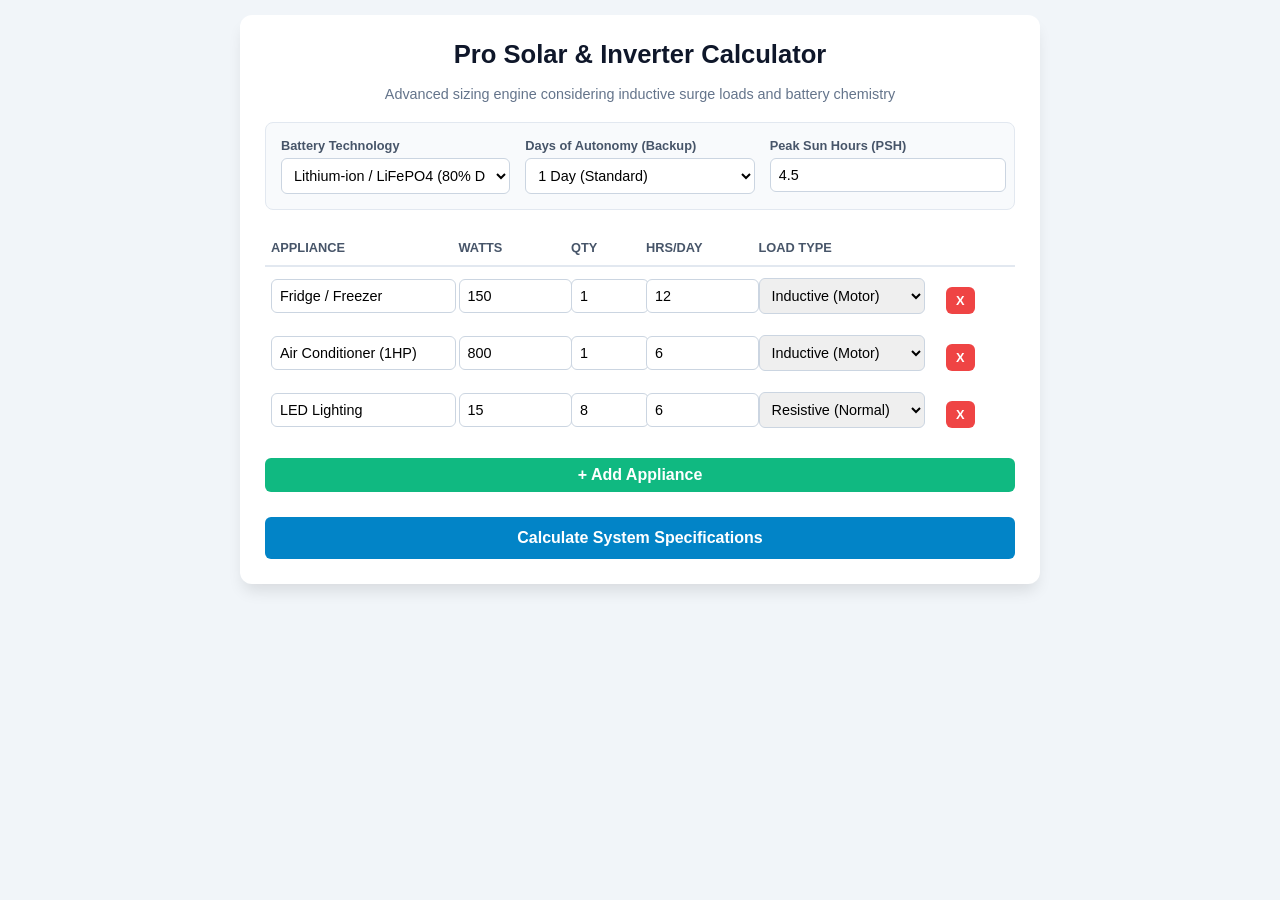
==== commit a6f22a81: "Update index.html" ====
--- a/index.html
+++ b/index.html
@@ -3,79 +3,139 @@
 <head>
     <meta charset="UTF-8">
     <meta name="viewport" content="width=device-width, initial-scale=1.0">
-    <title>Solar System Sizing Calculator</title>
+    <title>Pro Solar & Inverter System Sizing Tool</title>
     <style>
-        :root { --primary: #0284c7; --bg: #f8fafc; --card: #ffffff; --text: #1e293b; }
+        :root { --primary: #0f172a; --accent: #0284c7; --bg: #f1f5f9; --card: #ffffff; --text: #334155; }
         body { font-family: -apple-system, BlinkMacSystemFont, "Segoe UI", Roboto, sans-serif; background: var(--bg); color: var(--text); margin: 0; padding: 15px; }
-        .container { max-width: 650px; margin: 0 auto; background: var(--card); padding: 20px; border-radius: 12px; box-shadow: 0 4px 6px -1px rgba(0,0,0,0.1); }
-        h1 { color: var(--primary); text-align: center; font-size: 1.5rem; margin-top: 0; }
-        p.subtitle { text-align: center; color: #64748b; font-size: 0.9rem; margin-bottom: 20px; }
-        table { width: 100%; border-collapse: collapse; margin-bottom: 15px; }
-        th, td { padding: 8px 4px; text-align: left; }
-        th { font-size: 0.85rem; color: #475569; border-bottom: 2px solid #e2e8f0; }
-        input { width: 90%; padding: 8px; border: 1px solid #cbd5e1; border-radius: 6px; font-size: 0.9rem; }
-        button { background: var(--primary); color: white; border: none; padding: 12px; width: 100%; border-radius: 6px; font-size: 1rem; font-weight: bold; cursor: pointer; margin-top: 10px; }
+        .container { max-width: 750px; margin: 0 auto; background: var(--card); padding: 25px; border-radius: 12px; box-shadow: 0 10px 15px -3px rgba(0,0,0,0.1); }
+        h1 { color: var(--primary); text-align: center; font-size: 1.6rem; margin-top: 0; }
+        .subtitle { text-align: center; color: #64748b; font-size: 0.9rem; margin-bottom: 20px; }
+        
+        /* System Settings Panel */
+        .settings-grid { display: grid; grid-template-columns: repeat(auto-fit, minmax(200px, 1fr)); gap: 15px; background: #f8fafc; padding: 15px; border-radius: 8px; border: 1px solid #e2e8f0; margin-bottom: 20px; }
+        .setting-item label { display: block; font-size: 0.8rem; font-weight: bold; color: #475569; margin-bottom: 5px; }
+        .setting-item select, .setting-item input { width: 100%; padding: 8px; border: 1px solid #cbd5e1; border-radius: 6px; font-size: 0.9rem; background: #fff; }
+
+        /* Load Table */
+        .table-responsive { overflow-x: auto; }
+        table { width: 100%; border-collapse: collapse; margin-bottom: 15px; min-width: 500px; }
+        th, td { padding: 10px 6px; text-align: left; }
+        th { font-size: 0.8rem; color: #475569; border-bottom: 2px solid #e2e8f0; text-transform: uppercase; }
+        input[type="text"], input[type="number"], select { width: 95%; padding: 8px; border: 1px solid #cbd5e1; border-radius: 6px; font-size: 0.9rem; }
+        
+        button { background: var(--accent); color: white; border: none; padding: 12px; width: 100%; border-radius: 6px; font-size: 1rem; font-weight: bold; cursor: pointer; margin-top: 10px; }
         button.add-btn { background: #10b981; margin-top: 5px; margin-bottom: 15px; padding: 8px; }
         .remove-btn { background: #ef4444; width: auto; padding: 6px 10px; font-size: 0.8rem; }
-        .results { margin-top: 25px; padding: 15px; background: #f0f9ff; border-radius: 8px; border: 1px solid #bae6fd; display: none; }
-        .results h2 { margin-top: 0; color: #0369a1; font-size: 1.2rem; }
-        .res-item { display: flex; justify-content: space-between; padding: 8px 0; border-bottom: 1px solid #e0f2fe; }
+        
+        /* Results Section */
+        .results { margin-top: 25px; padding: 20px; background: #f0f9ff; border-radius: 8px; border: 1px solid #bae6fd; display: none; }
+        .results h2 { margin-top: 0; color: #0369a1; font-size: 1.3rem; border-bottom: 2px solid #bae6fd; padding-bottom: 8px; }
+        .res-item { display: flex; justify-content: space-between; padding: 10px 0; border-bottom: 1px solid #e0f2fe; font-size: 0.95rem; }
         .res-item:last-child { border-bottom: none; }
         .res-val { font-weight: bold; color: #0c4a6e; }
+        .highlight { background: #e0f2fe; padding: 4px 8px; border-radius: 4px; }
     </style>
 </head>
 <body>
 
 <div class="container">
-    <h1>Solar System Calculator</h1>
-    <p class="subtitle">Enter your household loads to get exact system specifications</p>
-
-    <table id="loadTable">
-        <thead>
-            <tr>
-                <th>Appliance</th>
-                <th>Watts</th>
-                <th>Qty</th>
-                <th>Hours/Day</th>
-                <th></th>
-            </tr>
-        </thead>
-        <tbody id="loadBody">
-            <tr>
-                <td><input type="text" value="LED Bulb" class="name"></td>
-                <td><input type="number" value="15" class="watts"></td>
-                <td><input type="number" value="6" class="qty"></td>
-                <td><input type="number" value="8" class="hours"></td>
-                <td><button class="remove-btn" onclick="removeRow(this)">X</button></td>
-            </tr>
-            <tr>
-                <td><input type="text" value="Standing Fan" class="name"></td>
-                <td><input type="number" value="60" class="watts"></td>
-                <td><input type="number" value="2" class="qty"></td>
-                <td><input type="number" value="10" class="hours"></td>
-                <td><button class="remove-btn" onclick="removeRow(this)">X</button></td>
-            </tr>
-            <tr>
-                <td><input type="text" value="TV" class="name"></td>
-                <td><input type="number" value="100" class="watts"></td>
-                <td><input type="number" value="1" class="qty"></td>
-                <td><input type="number" value="6" class="hours"></td>
-                <td><button class="remove-btn" onclick="removeRow(this)">X</button></td>
-            </tr>
-        </tbody>
-    </table>
+    <h1>Pro Solar & Inverter Calculator</h1>
+    <p class="subtitle">Advanced sizing engine considering inductive surge loads and battery chemistry</p>
+
+    <!-- Global System Settings -->
+    <div class="settings-grid">
+        <div class="setting-item">
+            <label>Battery Technology</label>
+            <select id="batteryTech">
+                <option value="0.8">Lithium-ion / LiFePO4 (80% DOD)</option>
+                <option value="0.5">Lead-Acid / AGM / Gel (50% DOD)</option>
+            </select>
+        </div>
+        <div class="setting-item">
+            <label>Days of Autonomy (Backup)</label>
+            <select id="autonomy">
+                <option value="1">1 Day (Standard)</option>
+                <option value="1.5">1.5 Days</option>
+                <option value="2">2 Days (Cloudy Area)</option>
+            </select>
+        </div>
+        <div class="setting-item">
+            <label>Peak Sun Hours (PSH)</label>
+            <input type="number" id="psh" value="4.5" step="0.1" min="1" max="8">
+        </div>
+    </div>
+
+    <!-- Appliance Load Table -->
+    <div class="table-responsive">
+        <table id="loadTable">
+            <thead>
+                <tr>
+                    <th style="width:25%">Appliance</th>
+                    <th style="width:15%">Watts</th>
+                    <th style="width:10%">Qty</th>
+                    <th style="width:15%">Hrs/Day</th>
+                    <th style="width:25%">Load Type</th>
+                    <th style="width:10%"></th>
+                </tr>
+            </thead>
+            <tbody id="loadBody">
+                <tr>
+                    <td><input type="text" value="Fridge / Freezer" class="name"></td>
+                    <td><input type="number" value="150" class="watts"></td>
+                    <td><input type="number" value="1" class="qty"></td>
+                    <td><input type="number" value="12" class="hours"></td>
+                    <td>
+                        <select class="type">
+                            <option value="inductive" selected>Inductive (Motor)</option>
+                            <option value="resistive">Resistive (Normal)</option>
+                        </select>
+                    </td>
+                    <td><button class="remove-btn" onclick="removeRow(this)">X</button></td>
+                </tr>
+                <tr>
+                    <td><input type="text" value="Air Conditioner (1HP)" class="name"></td>
+                    <td><input type="number" value="800" class="watts"></td>
+                    <td><input type="number" value="1" class="qty"></td>
+                    <td><input type="number" value="6" class="hours"></td>
+                    <td>
+                        <select class="type">
+                            <option value="inductive" selected>Inductive (Motor)</option>
+                            <option value="resistive">Resistive (Normal)</option>
+                        </select>
+                    </td>
+                    <td><button class="remove-btn" onclick="removeRow(this)">X</button></td>
+                </tr>
+                <tr>
+                    <td><input type="text" value="LED Lighting" class="name"></td>
+                    <td><input type="number" value="15" class="watts"></td>
+                    <td><input type="number" value="8" class="qty"></td>
+                    <td><input type="number" value="6" class="hours"></td>
+                    <td>
+                        <select class="type">
+                            <option value="resistive" selected>Resistive (Normal)</option>
+                            <option value="inductive">Inductive (Motor)</option>
+                        </select>
+                    </td>
+                    <td><button class="remove-btn" onclick="removeRow(this)">X</button></td>
+                </tr>
+            </tbody>
+        </table>
+    </div>
 
     <button class="add-btn" onclick="addRow()">+ Add Appliance</button>
-    <button onclick="calculateSystem()">Calculate Solar System</button>
-
+    <button onclick="calculateSystem()">Calculate System Specifications</button>
+
+    <!-- Results Display -->
     <div id="results" class="results">
-        <h2>Recommended Specifications</h2>
-        <div class="res-item"><span>Total Connected Peak Load:</span> <span class="res-val" id="peakWatts">0 W</span></div>
-        <div class="res-item"><span>Total Daily Energy:</span> <span class="res-val" id="dailyWh">0 Wh/day</span></div>
-        <div class="res-item"><span>Recommended Inverter:</span> <span class="res-val" id="inverterSize">0 kVA</span></div>
-        <div class="res-item"><span>System Voltage:</span> <span class="res-val" id="sysVoltage">0 V</span></div>
-        <div class="res-item"><span>Battery Capacity (Lithium @ 80% DOD):</span> <span class="res-val" id="batteryAh">0 Ah</span></div>
-        <div class="res-item"><span>Solar Array Required:</span> <span class="res-val" id="solarPanels">0 Wp</span></div>
+        <h2>Engineering System Specifications</h2>
+        <div class="res-item"><span>Total Daily Energy Demand:</span> <span class="res-val" id="dailyWh">0 kWh/day</span></div>
+        <div class="res-item"><span>Continuous Running Power:</span> <span class="res-val" id="runningWatts">0 W</span></div>
+        <div class="res-item"><span>Estimated Peak Surge Power:</span> <span class="res-val" id="surgeWatts">0 W</span></div>
+        <div class="res-item"><span>Recommended Inverter Rating:</span> <span class="res-val highlight" id="inverterSize">0 kVA</span></div>
+        <div class="res-item"><span>Recommended System DC Voltage:</span> <span class="res-val" id="sysVoltage">0 V DC</span></div>
+        <div class="res-item"><span>Bank Capacity Required:</span> <span class="res-val highlight" id="batteryAh">0 Ah</span></div>
+        <div class="res-item"><span>Total Solar Array Power:</span> <span class="res-val highlight" id="solarWatts">0 Wp</span></div>
+        <div class="res-item"><span>Panel Array Example:</span> <span class="res-val" id="panelBreakdown">0 panels</span></div>
     </div>
 </div>
 
@@ -84,10 +144,16 @@
         const tbody = document.getElementById('loadBody');
         const row = document.createElement('tr');
         row.innerHTML = `
-            <td><input type="text" placeholder="Device" class="name"></td>
+            <td><input type="text" placeholder="Device Name" class="name"></td>
             <td><input type="number" value="0" class="watts"></td>
             <td><input type="number" value="1" class="qty"></td>
             <td><input type="number" value="1" class="hours"></td>
+            <td>
+                <select class="type">
+                    <option value="resistive">Resistive (Normal)</option>
+                    <option value="inductive">Inductive (Motor)</option>
+                </select>
+            </td>
             <td><button class="remove-btn" onclick="removeRow(this)">X</button></td>
         `;
         tbody.appendChild(row);
@@ -102,44 +168,68 @@
         const watts = document.querySelectorAll('.watts');
         const qtys = document.querySelectorAll('.qty');
         const hours = document.querySelectorAll('.hours');
-
-        let totalPeakWatts = 0;
+        const types = document.querySelectorAll('.type');
+
+        const dod = parseFloat(document.getElementById('batteryTech').value);
+        const autonomy = parseFloat(document.getElementById('autonomy').value);
+        const psh = parseFloat(document.getElementById('psh').value) || 4.5;
+
+        let totalRunningWatts = 0;
+        let totalSurgeWatts = 0;
         let totalDailyWh = 0;
 
         for (let i = 0; i < watts.length; i++) {
             const w = parseFloat(watts[i].value) || 0;
             const q = parseFloat(qtys[i].value) || 0;
             const h = parseFloat(hours[i].value) || 0;
-
-            totalPeakWatts += w * q;
-            totalDailyWh += w * q * h;
+            const isInductive = types[i].value === 'inductive';
+
+            const itemPower = w * q;
+            totalRunningWatts += itemPower;
+            totalDailyWh += itemPower * h;
+
+            // Inductive loads apply a 3x surge factor for inverter sizing
+            if (isInductive) {
+                totalSurgeWatts += itemPower * 3;
+            } else {
+                totalSurgeWatts += itemPower;
+            }
         }
 
-        // 1. Inverter Sizing (Peak Watts / 0.8 Power Factor * 1.25 Safety Margin)
-        const inverterVA = (totalPeakWatts / 0.8) * 1.25;
-        const inverterKVA = (inverterVA / 1000).toFixed(1);
+        // 1. Inverter Sizing Logic
+        // Takes the higher requirement between continuous load (+ 25% headroom) and peak surge requirement
+        const pf = 0.8; // Standard power factor
+        const continuousVA = (totalRunningWatts / pf) * 1.25;
+        const surgeVA = totalSurgeWatts / pf;
+        const requiredVA = Math.max(continuousVA, surgeVA);
+        const inverterKVA = (requiredVA / 1000).toFixed(1);
 
         // 2. System Voltage Selection
         let systemVoltage = 12;
-        if (totalDailyWh > 4000 || totalPeakWatts > 1500) {
+        if (totalDailyWh > 4500 || totalRunningWatts > 2000) {
             systemVoltage = 48;
-        } else if (totalDailyWh > 1500 || totalPeakWatts > 800) {
+        } else if (totalDailyWh > 1800 || totalRunningWatts > 1000) {
             systemVoltage = 24;
         }
 
-        // 3. Battery Calculation (Daily Wh / (Voltage * 0.8 DoD * 0.9 Efficiency))
-        const batteryAh = Math.ceil(totalDailyWh / (systemVoltage * 0.8 * 0.9));
-
-        // 4. Solar Array Calculation (Daily Wh * 1.3 loss factor / 4.5 Peak Sun Hours)
-        const solarWatts = Math.ceil((totalDailyWh * 1.3) / 4.5);
-
-        // Display Results
-        document.getElementById('peakWatts').innerText = totalPeakWatts + " W";
+        // 3. Battery Capacity Calculation (including efficiency loss & DOD)
+        const inverterEfficiency = 0.90;
+        const requiredWh = (totalDailyWh * autonomy) / (dod * inverterEfficiency);
+        const batteryAh = Math.ceil(requiredWh / systemVoltage);
+
+        // 4. Solar Array Sizing (1.35 factor for system charging and conversion losses)
+        const totalSolarWatts = Math.ceil((totalDailyWh * 1.35) / psh);
+        const panels550w = Math.ceil(totalSolarWatts / 550);
+
+        // Output Results
         document.getElementById('dailyWh').innerText = (totalDailyWh / 1000).toFixed(2) + " kWh/day";
-        document.getElementById('inverterSize').innerText = inverterKVA + " kVA (" + Math.ceil(inverterVA) + " VA)";
+        document.getElementById('runningWatts').innerText = totalRunningWatts + " W";
+        document.getElementById('surgeWatts').innerText = totalSurgeWatts + " W";
+        document.getElementById('inverterSize').innerText = inverterKVA + " kVA (" + Math.ceil(requiredVA) + " VA)";
         document.getElementById('sysVoltage').innerText = systemVoltage + " V DC";
         document.getElementById('batteryAh').innerText = batteryAh + " Ah @ " + systemVoltage + "V";
-        document.getElementById('solarPanels').innerText = solarWatts + " Wp (e.g., " + Math.ceil(solarWatts / 550) + "x 550W panels)";
+        document.getElementById('solarWatts').innerText = totalSolarWatts + " Wp";
+        document.getElementById('panelBreakdown').innerText = panels550w + "x 550W Panels (or " + Math.ceil(totalSolarWatts / 450) + "x 450W Panels)";
 
         document.getElementById('results').style.display = 'block';
     }
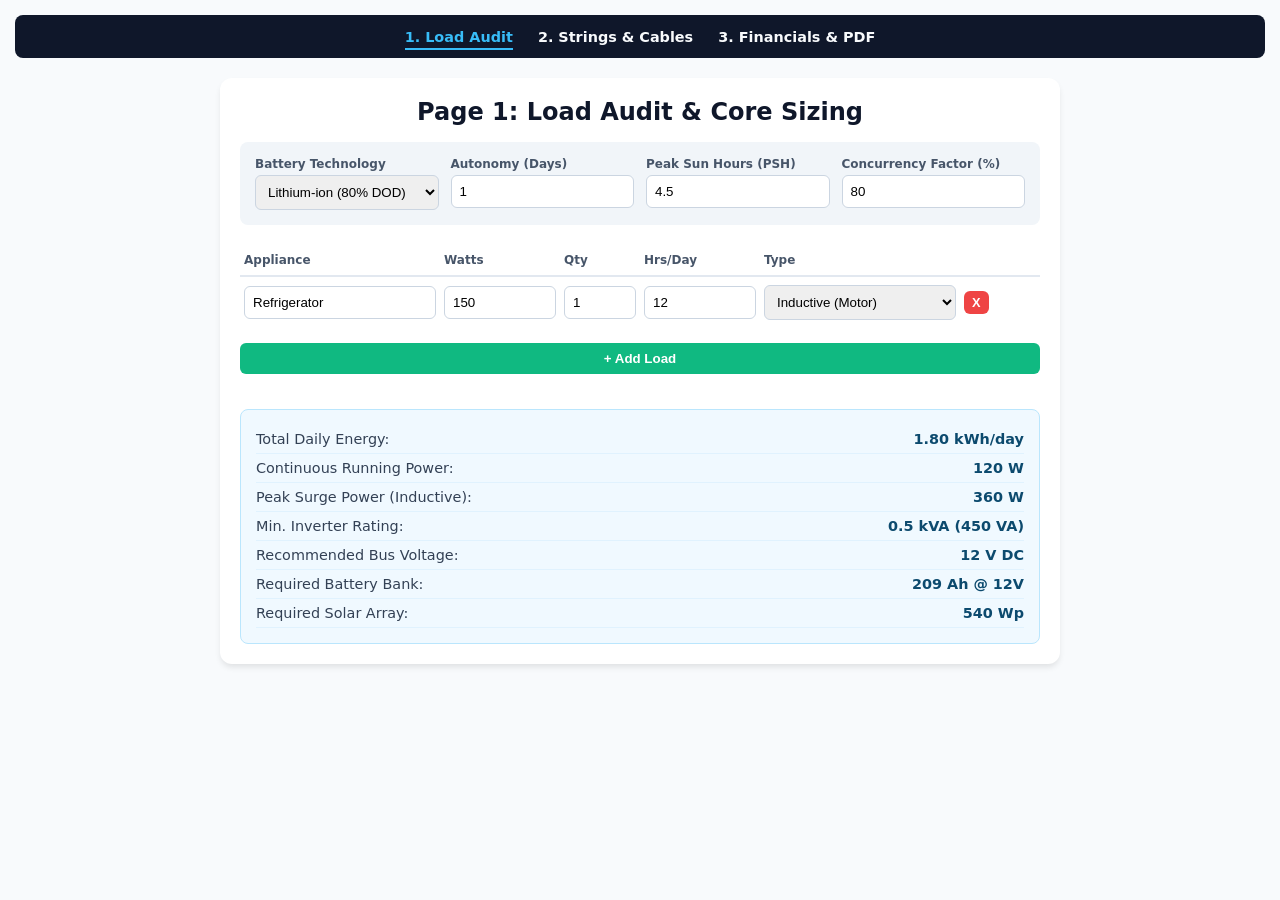
==== commit 72cfa7de: "Update index.html" ====
--- a/index.html
+++ b/index.html
@@ -3,117 +3,85 @@
 <head>
     <meta charset="UTF-8">
     <meta name="viewport" content="width=device-width, initial-scale=1.0">
-    <title>Pro Solar & Inverter System Sizing Tool</title>
+    <title>Solar Pro Audit - Load & Energy Audit</title>
     <style>
-        :root { --primary: #0f172a; --accent: #0284c7; --bg: #f1f5f9; --card: #ffffff; --text: #334155; }
-        body { font-family: -apple-system, BlinkMacSystemFont, "Segoe UI", Roboto, sans-serif; background: var(--bg); color: var(--text); margin: 0; padding: 15px; }
-        .container { max-width: 750px; margin: 0 auto; background: var(--card); padding: 25px; border-radius: 12px; box-shadow: 0 10px 15px -3px rgba(0,0,0,0.1); }
-        h1 { color: var(--primary); text-align: center; font-size: 1.6rem; margin-top: 0; }
-        .subtitle { text-align: center; color: #64748b; font-size: 0.9rem; margin-bottom: 20px; }
-        
-        /* System Settings Panel */
-        .settings-grid { display: grid; grid-template-columns: repeat(auto-fit, minmax(200px, 1fr)); gap: 15px; background: #f8fafc; padding: 15px; border-radius: 8px; border: 1px solid #e2e8f0; margin-bottom: 20px; }
-        .setting-item label { display: block; font-size: 0.8rem; font-weight: bold; color: #475569; margin-bottom: 5px; }
-        .setting-item select, .setting-item input { width: 100%; padding: 8px; border: 1px solid #cbd5e1; border-radius: 6px; font-size: 0.9rem; background: #fff; }
-
-        /* Load Table */
+        :root { --primary: #0f172a; --accent: #0284c7; --bg: #f8fafc; --card: #ffffff; --text: #334155; }
+        body { font-family: system-ui, -apple-system, sans-serif; background: var(--bg); color: var(--text); margin: 0; padding: 15px; }
+        nav { background: var(--primary); padding: 12px; border-radius: 8px; margin-bottom: 20px; text-align: center; }
+        nav a { color: #f8fafc; text-decoration: none; margin: 0 10px; font-weight: bold; font-size: 0.9rem; }
+        nav a.active { color: #38bdf8; border-bottom: 2px solid #38bdf8; padding-bottom: 3px; }
+        .container { max-width: 800px; margin: 0 auto; background: var(--card); padding: 20px; border-radius: 12px; box-shadow: 0 4px 6px -1px rgba(0,0,0,0.1); }
+        h1 { color: var(--primary); text-align: center; font-size: 1.5rem; margin-top: 0; }
+        .grid { display: grid; grid-template-columns: repeat(auto-fit, minmax(180px, 1fr)); gap: 12px; background: #f1f5f9; padding: 15px; border-radius: 8px; margin-bottom: 20px; }
+        label { font-size: 0.75rem; font-weight: bold; color: #475569; display: block; margin-bottom: 4px; }
+        input, select { width: 100%; padding: 8px; border: 1px solid #cbd5e1; border-radius: 6px; box-sizing: border-box; }
         .table-responsive { overflow-x: auto; }
-        table { width: 100%; border-collapse: collapse; margin-bottom: 15px; min-width: 500px; }
-        th, td { padding: 10px 6px; text-align: left; }
-        th { font-size: 0.8rem; color: #475569; border-bottom: 2px solid #e2e8f0; text-transform: uppercase; }
-        input[type="text"], input[type="number"], select { width: 95%; padding: 8px; border: 1px solid #cbd5e1; border-radius: 6px; font-size: 0.9rem; }
-        
-        button { background: var(--accent); color: white; border: none; padding: 12px; width: 100%; border-radius: 6px; font-size: 1rem; font-weight: bold; cursor: pointer; margin-top: 10px; }
-        button.add-btn { background: #10b981; margin-top: 5px; margin-bottom: 15px; padding: 8px; }
-        .remove-btn { background: #ef4444; width: auto; padding: 6px 10px; font-size: 0.8rem; }
-        
-        /* Results Section */
-        .results { margin-top: 25px; padding: 20px; background: #f0f9ff; border-radius: 8px; border: 1px solid #bae6fd; display: none; }
-        .results h2 { margin-top: 0; color: #0369a1; font-size: 1.3rem; border-bottom: 2px solid #bae6fd; padding-bottom: 8px; }
-        .res-item { display: flex; justify-content: space-between; padding: 10px 0; border-bottom: 1px solid #e0f2fe; font-size: 0.95rem; }
-        .res-item:last-child { border-bottom: none; }
-        .res-val { font-weight: bold; color: #0c4a6e; }
-        .highlight { background: #e0f2fe; padding: 4px 8px; border-radius: 4px; }
+        table { width: 100%; border-collapse: collapse; margin-bottom: 15px; min-width: 550px; }
+        th, td { padding: 8px 4px; text-align: left; }
+        th { font-size: 0.75rem; color: #475569; border-bottom: 2px solid #e2e8f0; }
+        button { background: var(--accent); color: white; border: none; padding: 12px; width: 100%; border-radius: 6px; font-weight: bold; cursor: pointer; }
+        .add-btn { background: #10b981; margin-bottom: 15px; padding: 8px; }
+        .remove-btn { background: #ef4444; width: auto; padding: 4px 8px; font-size: 0.8rem; }
+        .results { margin-top: 20px; padding: 15px; background: #f0f9ff; border-radius: 8px; border: 1px solid #bae6fd; }
+        .res-row { display: flex; justify-content: space-between; padding: 6px 0; border-bottom: 1px solid #e0f2fe; font-size: 0.9rem; }
+        .val { font-weight: bold; color: #0c4a6e; }
     </style>
 </head>
 <body>
 
+<nav>
+    <a href="index.html" class="active">1. Load Audit</a>
+    <a href="strings.html">2. Strings & Cables</a>
+    <a href="financials.html">3. Financials & PDF</a>
+</nav>
+
 <div class="container">
-    <h1>Pro Solar & Inverter Calculator</h1>
-    <p class="subtitle">Advanced sizing engine considering inductive surge loads and battery chemistry</p>
+    <h1>Page 1: Load Audit & Core Sizing</h1>
 
-    <!-- Global System Settings -->
-    <div class="settings-grid">
-        <div class="setting-item">
+    <div class="grid">
+        <div>
             <label>Battery Technology</label>
-            <select id="batteryTech">
-                <option value="0.8">Lithium-ion / LiFePO4 (80% DOD)</option>
-                <option value="0.5">Lead-Acid / AGM / Gel (50% DOD)</option>
+            <select id="batteryTech" onchange="calculate()">
+                <option value="0.8">Lithium-ion (80% DOD)</option>
+                <option value="0.5">Lead-Acid/AGM (50% DOD)</option>
             </select>
         </div>
-        <div class="setting-item">
-            <label>Days of Autonomy (Backup)</label>
-            <select id="autonomy">
-                <option value="1">1 Day (Standard)</option>
-                <option value="1.5">1.5 Days</option>
-                <option value="2">2 Days (Cloudy Area)</option>
-            </select>
+        <div>
+            <label>Autonomy (Days)</label>
+            <input type="number" id="autonomy" value="1" step="0.5" onchange="calculate()">
         </div>
-        <div class="setting-item">
+        <div>
             <label>Peak Sun Hours (PSH)</label>
-            <input type="number" id="psh" value="4.5" step="0.1" min="1" max="8">
+            <input type="number" id="psh" value="4.5" step="0.1" onchange="calculate()">
+        </div>
+        <div>
+            <label>Concurrency Factor (%)</label>
+            <input type="number" id="concurrency" value="80" min="10" max="100" onchange="calculate()">
         </div>
     </div>
 
-    <!-- Appliance Load Table -->
     <div class="table-responsive">
-        <table id="loadTable">
+        <table>
             <thead>
                 <tr>
                     <th style="width:25%">Appliance</th>
                     <th style="width:15%">Watts</th>
                     <th style="width:10%">Qty</th>
                     <th style="width:15%">Hrs/Day</th>
-                    <th style="width:25%">Load Type</th>
-                    <th style="width:10%"></th>
+                    <th style="width:25%">Type</th>
+                    <th></th>
                 </tr>
             </thead>
             <tbody id="loadBody">
                 <tr>
-                    <td><input type="text" value="Fridge / Freezer" class="name"></td>
-                    <td><input type="number" value="150" class="watts"></td>
-                    <td><input type="number" value="1" class="qty"></td>
-                    <td><input type="number" value="12" class="hours"></td>
+                    <td><input type="text" value="Refrigerator" class="name"></td>
+                    <td><input type="number" value="150" class="watts" onchange="calculate()"></td>
+                    <td><input type="number" value="1" class="qty" onchange="calculate()"></td>
+                    <td><input type="number" value="12" class="hours" onchange="calculate()"></td>
                     <td>
-                        <select class="type">
-                            <option value="inductive" selected>Inductive (Motor)</option>
-                            <option value="resistive">Resistive (Normal)</option>
-                        </select>
-                    </td>
-                    <td><button class="remove-btn" onclick="removeRow(this)">X</button></td>
-                </tr>
-                <tr>
-                    <td><input type="text" value="Air Conditioner (1HP)" class="name"></td>
-                    <td><input type="number" value="800" class="watts"></td>
-                    <td><input type="number" value="1" class="qty"></td>
-                    <td><input type="number" value="6" class="hours"></td>
-                    <td>
-                        <select class="type">
-                            <option value="inductive" selected>Inductive (Motor)</option>
-                            <option value="resistive">Resistive (Normal)</option>
-                        </select>
-                    </td>
-                    <td><button class="remove-btn" onclick="removeRow(this)">X</button></td>
-                </tr>
-                <tr>
-                    <td><input type="text" value="LED Lighting" class="name"></td>
-                    <td><input type="number" value="15" class="watts"></td>
-                    <td><input type="number" value="8" class="qty"></td>
-                    <td><input type="number" value="6" class="hours"></td>
-                    <td>
-                        <select class="type">
-                            <option value="resistive" selected>Resistive (Normal)</option>
+                        <select class="type" onchange="calculate()">
                             <option value="inductive">Inductive (Motor)</option>
+                            <option value="resistive">Resistive</option>
                         </select>
                     </td>
                     <td><button class="remove-btn" onclick="removeRow(this)">X</button></td>
@@ -122,118 +90,101 @@
         </table>
     </div>
 
-    <button class="add-btn" onclick="addRow()">+ Add Appliance</button>
-    <button onclick="calculateSystem()">Calculate System Specifications</button>
+    <button class="add-btn" onclick="addRow()">+ Add Load</button>
 
-    <!-- Results Display -->
-    <div id="results" class="results">
-        <h2>Engineering System Specifications</h2>
-        <div class="res-item"><span>Total Daily Energy Demand:</span> <span class="res-val" id="dailyWh">0 kWh/day</span></div>
-        <div class="res-item"><span>Continuous Running Power:</span> <span class="res-val" id="runningWatts">0 W</span></div>
-        <div class="res-item"><span>Estimated Peak Surge Power:</span> <span class="res-val" id="surgeWatts">0 W</span></div>
-        <div class="res-item"><span>Recommended Inverter Rating:</span> <span class="res-val highlight" id="inverterSize">0 kVA</span></div>
-        <div class="res-item"><span>Recommended System DC Voltage:</span> <span class="res-val" id="sysVoltage">0 V DC</span></div>
-        <div class="res-item"><span>Bank Capacity Required:</span> <span class="res-val highlight" id="batteryAh">0 Ah</span></div>
-        <div class="res-item"><span>Total Solar Array Power:</span> <span class="res-val highlight" id="solarWatts">0 Wp</span></div>
-        <div class="res-item"><span>Panel Array Example:</span> <span class="res-val" id="panelBreakdown">0 panels</span></div>
+    <div class="results">
+        <div class="res-row"><span>Total Daily Energy:</span> <span class="val" id="dailyWh">0 kWh/day</span></div>
+        <div class="res-row"><span>Continuous Running Power:</span> <span class="val" id="runningW">0 W</span></div>
+        <div class="res-row"><span>Peak Surge Power (Inductive):</span> <span class="val" id="surgeW">0 W</span></div>
+        <div class="res-row"><span>Min. Inverter Rating:</span> <span class="val" id="invKva">0 kVA</span></div>
+        <div class="res-row"><span>Recommended Bus Voltage:</span> <span class="val" id="sysV">0 V DC</span></div>
+        <div class="res-row"><span>Required Battery Bank:</span> <span class="val" id="batAh">0 Ah</span></div>
+        <div class="res-row"><span>Required Solar Array:</span> <span class="val" id="pvWp">0 Wp</span></div>
     </div>
 </div>
 
 <script>
     function addRow() {
         const tbody = document.getElementById('loadBody');
-        const row = document.createElement('tr');
-        row.innerHTML = `
-            <td><input type="text" placeholder="Device Name" class="name"></td>
-            <td><input type="number" value="0" class="watts"></td>
-            <td><input type="number" value="1" class="qty"></td>
-            <td><input type="number" value="1" class="hours"></td>
+        const tr = document.createElement('tr');
+        tr.innerHTML = `
+            <td><input type="text" value="New Appliance" class="name"></td>
+            <td><input type="number" value="100" class="watts" onchange="calculate()"></td>
+            <td><input type="number" value="1" class="qty" onchange="calculate()"></td>
+            <td><input type="number" value="4" class="hours" onchange="calculate()"></td>
             <td>
-                <select class="type">
-                    <option value="resistive">Resistive (Normal)</option>
+                <select class="type" onchange="calculate()">
+                    <option value="resistive">Resistive</option>
                     <option value="inductive">Inductive (Motor)</option>
                 </select>
             </td>
             <td><button class="remove-btn" onclick="removeRow(this)">X</button></td>
         `;
-        tbody.appendChild(row);
+        tbody.appendChild(tr);
+        calculate();
     }
 
     function removeRow(btn) {
-        const row = btn.parentNode.parentNode;
-        row.parentNode.removeChild(row);
+        btn.closest('tr').remove();
+        calculate();
     }
 
-    function calculateSystem() {
+    function calculate() {
         const watts = document.querySelectorAll('.watts');
         const qtys = document.querySelectorAll('.qty');
         const hours = document.querySelectorAll('.hours');
         const types = document.querySelectorAll('.type');
 
-        const dod = parseFloat(document.getElementById('batteryTech').value);
-        const autonomy = parseFloat(document.getElementById('autonomy').value);
-        const psh = parseFloat(document.getElementById('psh').value) || 4.5;
-
-        let totalRunningWatts = 0;
-        let totalSurgeWatts = 0;
-        let totalDailyWh = 0;
+        let totalW = 0, totalSurgeW = 0, dailyWh = 0;
 
         for (let i = 0; i < watts.length; i++) {
             const w = parseFloat(watts[i].value) || 0;
             const q = parseFloat(qtys[i].value) || 0;
             const h = parseFloat(hours[i].value) || 0;
-            const isInductive = types[i].value === 'inductive';
+            const p = w * q;
 
-            const itemPower = w * q;
-            totalRunningWatts += itemPower;
-            totalDailyWh += itemPower * h;
-
-            // Inductive loads apply a 3x surge factor for inverter sizing
-            if (isInductive) {
-                totalSurgeWatts += itemPower * 3;
-            } else {
-                totalSurgeWatts += itemPower;
-            }
+            totalW += p;
+            dailyWh += p * h;
+            totalSurgeW += (types[i].value === 'inductive') ? p * 3 : p;
         }
 
-        // 1. Inverter Sizing Logic
-        // Takes the higher requirement between continuous load (+ 25% headroom) and peak surge requirement
-        const pf = 0.8; // Standard power factor
-        const continuousVA = (totalRunningWatts / pf) * 1.25;
-        const surgeVA = totalSurgeWatts / pf;
-        const requiredVA = Math.max(continuousVA, surgeVA);
-        const inverterKVA = (requiredVA / 1000).toFixed(1);
+        const concurrency = (parseFloat(document.getElementById('concurrency').value) || 80) / 100;
+        const adjW = totalW * concurrency;
+        const adjSurge = totalSurgeW * concurrency;
 
-        // 2. System Voltage Selection
-        let systemVoltage = 12;
-        if (totalDailyWh > 4500 || totalRunningWatts > 2000) {
-            systemVoltage = 48;
-        } else if (totalDailyWh > 1800 || totalRunningWatts > 1000) {
-            systemVoltage = 24;
-        }
+        // Inverter Sizing
+        const invVa = Math.max((adjW / 0.8) * 1.25, adjSurge / 0.8);
+        const invKva = (invVa / 1000).toFixed(1);
 
-        // 3. Battery Capacity Calculation (including efficiency loss & DOD)
-        const inverterEfficiency = 0.90;
-        const requiredWh = (totalDailyWh * autonomy) / (dod * inverterEfficiency);
-        const batteryAh = Math.ceil(requiredWh / systemVoltage);
+        // System Voltage Selection
+        let sysV = 12;
+        if (dailyWh > 4500 || adjW > 2000) sysV = 48;
+        else if (dailyWh > 1800 || adjW > 1000) sysV = 24;
 
-        // 4. Solar Array Sizing (1.35 factor for system charging and conversion losses)
-        const totalSolarWatts = Math.ceil((totalDailyWh * 1.35) / psh);
-        const panels550w = Math.ceil(totalSolarWatts / 550);
+        // Battery & Solar
+        const dod = parseFloat(document.getElementById('batteryTech').value);
+        const autonomy = parseFloat(document.getElementById('autonomy').value) || 1;
+        const psh = parseFloat(document.getElementById('psh').value) || 4.5;
 
-        // Output Results
-        document.getElementById('dailyWh').innerText = (totalDailyWh / 1000).toFixed(2) + " kWh/day";
-        document.getElementById('runningWatts').innerText = totalRunningWatts + " W";
-        document.getElementById('surgeWatts').innerText = totalSurgeWatts + " W";
-        document.getElementById('inverterSize').innerText = inverterKVA + " kVA (" + Math.ceil(requiredVA) + " VA)";
-        document.getElementById('sysVoltage').innerText = systemVoltage + " V DC";
-        document.getElementById('batteryAh').innerText = batteryAh + " Ah @ " + systemVoltage + "V";
-        document.getElementById('solarWatts').innerText = totalSolarWatts + " Wp";
-        document.getElementById('panelBreakdown').innerText = panels550w + "x 550W Panels (or " + Math.ceil(totalSolarWatts / 450) + "x 450W Panels)";
+        const batWh = (dailyWh * autonomy) / (dod * 0.9);
+        const batAh = Math.ceil(batWh / sysV);
+        const pvWp = Math.ceil((dailyWh * 1.35) / psh);
 
-        document.getElementById('results').style.display = 'block';
+        document.getElementById('dailyWh').innerText = (dailyWh / 1000).toFixed(2) + " kWh/day";
+        document.getElementById('runningW').innerText = Math.round(adjW) + " W";
+        document.getElementById('surgeW').innerText = Math.round(adjSurge) + " W";
+        document.getElementById('invKva').innerText = invKva + " kVA (" + Math.ceil(invVa) + " VA)";
+        document.getElementById('sysV').innerText = sysV + " V DC";
+        document.getElementById('batAh').innerText = batAh + " Ah @ " + sysV + "V";
+        document.getElementById('pvWp').innerText = pvWp + " Wp";
+
+        // Save to LocalStorage for pages 2 & 3
+        localStorage.setItem('solar_audit_data', JSON.stringify({
+            dailyWh, runningW: adjW, surgeW: adjSurge, invKva, sysV, batAh, pvWp, psh
+        }));
     }
+
+    calculate();
 </script>
-
 </body>
 </html>
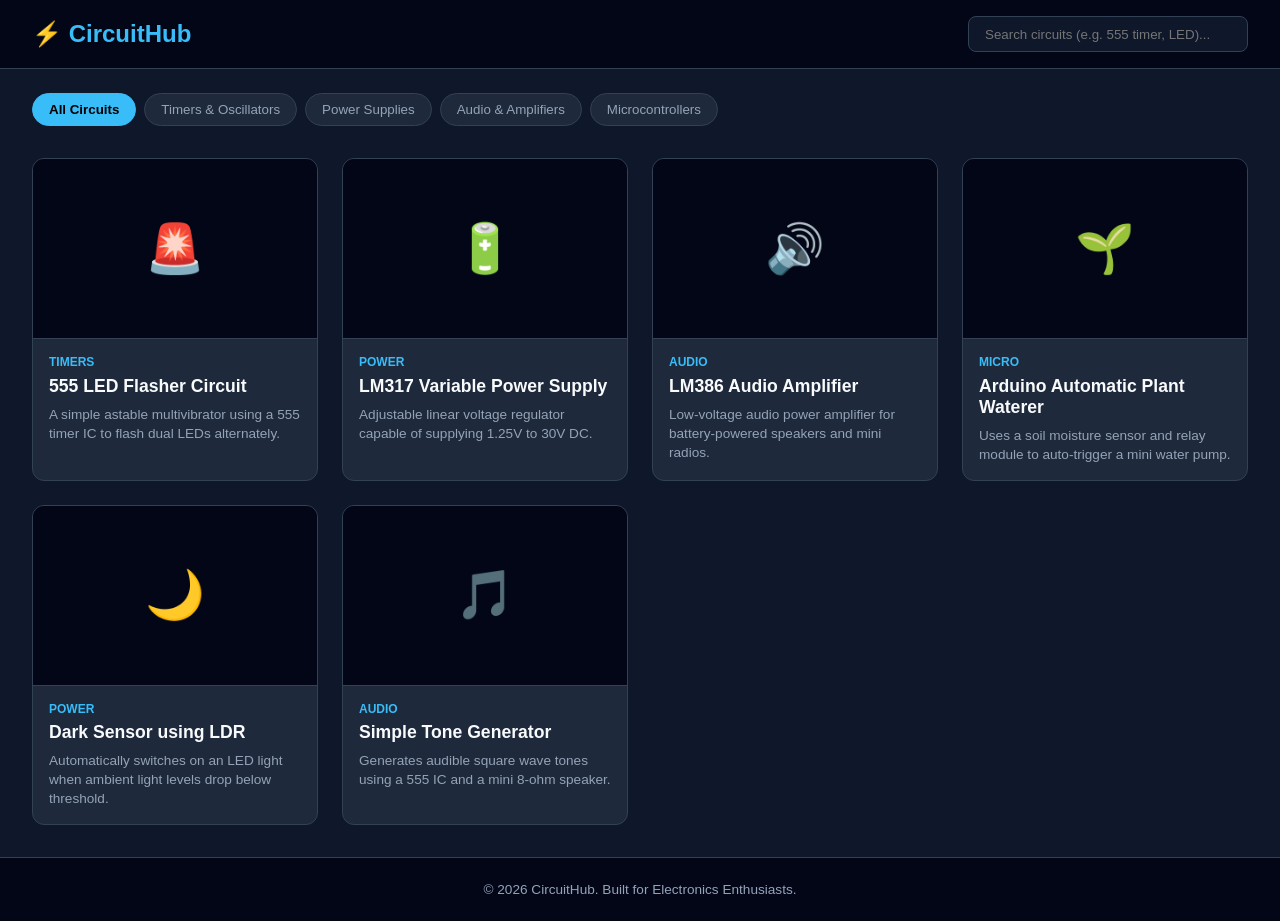
==== commit c421ac73: "Create index.html" ====
--- a/index.html
+++ b/index.html
@@ -1,190 +1,301 @@
 <!DOCTYPE html>
 <html lang="en">
 <head>
-    <meta charset="UTF-8">
-    <meta name="viewport" content="width=device-width, initial-scale=1.0">
-    <title>Solar Pro Audit - Load & Energy Audit</title>
-    <style>
-        :root { --primary: #0f172a; --accent: #0284c7; --bg: #f8fafc; --card: #ffffff; --text: #334155; }
-        body { font-family: system-ui, -apple-system, sans-serif; background: var(--bg); color: var(--text); margin: 0; padding: 15px; }
-        nav { background: var(--primary); padding: 12px; border-radius: 8px; margin-bottom: 20px; text-align: center; }
-        nav a { color: #f8fafc; text-decoration: none; margin: 0 10px; font-weight: bold; font-size: 0.9rem; }
-        nav a.active { color: #38bdf8; border-bottom: 2px solid #38bdf8; padding-bottom: 3px; }
-        .container { max-width: 800px; margin: 0 auto; background: var(--card); padding: 20px; border-radius: 12px; box-shadow: 0 4px 6px -1px rgba(0,0,0,0.1); }
-        h1 { color: var(--primary); text-align: center; font-size: 1.5rem; margin-top: 0; }
-        .grid { display: grid; grid-template-columns: repeat(auto-fit, minmax(180px, 1fr)); gap: 12px; background: #f1f5f9; padding: 15px; border-radius: 8px; margin-bottom: 20px; }
-        label { font-size: 0.75rem; font-weight: bold; color: #475569; display: block; margin-bottom: 4px; }
-        input, select { width: 100%; padding: 8px; border: 1px solid #cbd5e1; border-radius: 6px; box-sizing: border-box; }
-        .table-responsive { overflow-x: auto; }
-        table { width: 100%; border-collapse: collapse; margin-bottom: 15px; min-width: 550px; }
-        th, td { padding: 8px 4px; text-align: left; }
-        th { font-size: 0.75rem; color: #475569; border-bottom: 2px solid #e2e8f0; }
-        button { background: var(--accent); color: white; border: none; padding: 12px; width: 100%; border-radius: 6px; font-weight: bold; cursor: pointer; }
-        .add-btn { background: #10b981; margin-bottom: 15px; padding: 8px; }
-        .remove-btn { background: #ef4444; width: auto; padding: 4px 8px; font-size: 0.8rem; }
-        .results { margin-top: 20px; padding: 15px; background: #f0f9ff; border-radius: 8px; border: 1px solid #bae6fd; }
-        .res-row { display: flex; justify-content: space-between; padding: 6px 0; border-bottom: 1px solid #e0f2fe; font-size: 0.9rem; }
-        .val { font-weight: bold; color: #0c4a6e; }
-    </style>
+  <meta charset="UTF-8" />
+  <meta name="viewport" content="width=device-width, initial-scale=1.0" />
+  <title>CircuitHub - Electronics & Circuit Diagrams</title>
+  <style>
+    :root {
+      --bg-dark: #0f172a;
+      --card-bg: #1e293b;
+      --accent: #38bdf8;
+      --accent-hover: #0284c7;
+      --text-main: #f8fafc;
+      --text-muted: #94a3b8;
+      --border: #334155;
+    }
+
+    * {
+      box-sizing: border-box;
+      margin: 0;
+      padding: 0;
+      font-family: 'Segoe UI', Tahoma, Geneva, Verdana, sans-serif;
+    }
+
+    body {
+      background-color: var(--bg-dark);
+      color: var(--text-main);
+      min-height: 100vh;
+      display: flex;
+      flex-direction: column;
+    }
+
+    header {
+      background-color: #020617;
+      border-bottom: 1px solid var(--border);
+      padding: 1rem 2rem;
+      display: flex;
+      justify-content: space-between;
+      align-items: center;
+      flex-wrap: wrap;
+      gap: 1rem;
+    }
+
+    .logo {
+      font-size: 1.5rem;
+      font-weight: bold;
+      color: var(--accent);
+      display: flex;
+      align-items: center;
+      gap: 0.5rem;
+    }
+
+    .search-box input {
+      padding: 0.6rem 1rem;
+      border-radius: 8px;
+      border: 1px solid var(--border);
+      background-color: #0f172a;
+      color: var(--text-main);
+      width: 280px;
+      outline: none;
+    }
+
+    .search-box input:focus {
+      border-color: var(--accent);
+    }
+
+    .categories {
+      display: flex;
+      gap: 0.5rem;
+      padding: 1.5rem 2rem 0;
+      overflow-x: auto;
+    }
+
+    .cat-btn {
+      padding: 0.5rem 1rem;
+      border-radius: 20px;
+      background-color: var(--card-bg);
+      border: 1px solid var(--border);
+      color: var(--text-muted);
+      cursor: pointer;
+      white-space: nowrap;
+      transition: all 0.2s ease;
+    }
+
+    .cat-btn:hover, .cat-btn.active {
+      background-color: var(--accent);
+      color: #000;
+      border-color: var(--accent);
+      font-weight: bold;
+    }
+
+    main {
+      padding: 2rem;
+      flex-grow: 1;
+    }
+
+    .grid {
+      display: grid;
+      grid-template-columns: repeat(auto-fill, minmax(280px, 1fr));
+      gap: 1.5rem;
+    }
+
+    .card {
+      background-color: var(--card-bg);
+      border: 1px solid var(--border);
+      border-radius: 12px;
+      overflow: hidden;
+      transition: transform 0.2s ease, box-shadow 0.2s ease;
+      cursor: pointer;
+    }
+
+    .card:hover {
+      transform: translateY(-4px);
+      box-shadow: 0 10px 20px rgba(0, 0, 0, 0.4);
+      border-color: var(--accent);
+    }
+
+    .card-img {
+      width: 100%;
+      height: 180px;
+      background-color: #020617;
+      display: flex;
+      align-items: center;
+      justify-content: center;
+      font-size: 3rem;
+      border-bottom: 1px solid var(--border);
+    }
+
+    .card-content {
+      padding: 1rem;
+    }
+
+    .card-tag {
+      font-size: 0.75rem;
+      color: var(--accent);
+      text-transform: uppercase;
+      font-weight: bold;
+      margin-bottom: 0.4rem;
+    }
+
+    .card-title {
+      font-size: 1.1rem;
+      font-weight: 600;
+      margin-bottom: 0.5rem;
+    }
+
+    .card-desc {
+      font-size: 0.85rem;
+      color: var(--text-muted);
+      line-height: 1.4;
+    }
+
+    /* Modal Styling */
+    .modal {
+      display: none;
+      position: fixed;
+      top: 0; left: 0;
+      width: 100%; height: 100%;
+      background: rgba(0, 0, 0, 0.8);
+      justify-content: center;
+      align-items: center;
+      padding: 1rem;
+      z-index: 100;
+    }
+
+    .modal-content {
+      background-color: var(--card-bg);
+      border: 1px solid var(--border);
+      padding: 1.5rem;
+      border-radius: 12px;
+      max-width: 500px;
+      width: 100%;
+      position: relative;
+    }
+
+    .close-btn {
+      position: absolute;
+      top: 10px; right: 15px;
+      font-size: 1.5rem;
+      color: var(--text-muted);
+      cursor: pointer;
+    }
+
+    footer {
+      text-align: center;
+      padding: 1.5rem;
+      border-top: 1px solid var(--border);
+      color: var(--text-muted);
+      font-size: 0.85rem;
+      background-color: #020617;
+    }
+  </style>
 </head>
 <body>
 
-<nav>
-    <a href="index.html" class="active">1. Load Audit</a>
-    <a href="strings.html">2. Strings & Cables</a>
-    <a href="financials.html">3. Financials & PDF</a>
-</nav>
-
-<div class="container">
-    <h1>Page 1: Load Audit & Core Sizing</h1>
-
-    <div class="grid">
-        <div>
-            <label>Battery Technology</label>
-            <select id="batteryTech" onchange="calculate()">
-                <option value="0.8">Lithium-ion (80% DOD)</option>
-                <option value="0.5">Lead-Acid/AGM (50% DOD)</option>
-            </select>
-        </div>
-        <div>
-            <label>Autonomy (Days)</label>
-            <input type="number" id="autonomy" value="1" step="0.5" onchange="calculate()">
-        </div>
-        <div>
-            <label>Peak Sun Hours (PSH)</label>
-            <input type="number" id="psh" value="4.5" step="0.1" onchange="calculate()">
-        </div>
-        <div>
-            <label>Concurrency Factor (%)</label>
-            <input type="number" id="concurrency" value="80" min="10" max="100" onchange="calculate()">
-        </div>
+  <header>
+    <div class="logo">⚡ CircuitHub</div>
+    <div class="search-box">
+      <input type="text" id="searchInput" placeholder="Search circuits (e.g. 555 timer, LED)..." onkeyup="filterCircuits()" />
     </div>
-
-    <div class="table-responsive">
-        <table>
-            <thead>
-                <tr>
-                    <th style="width:25%">Appliance</th>
-                    <th style="width:15%">Watts</th>
-                    <th style="width:10%">Qty</th>
-                    <th style="width:15%">Hrs/Day</th>
-                    <th style="width:25%">Type</th>
-                    <th></th>
-                </tr>
-            </thead>
-            <tbody id="loadBody">
-                <tr>
-                    <td><input type="text" value="Refrigerator" class="name"></td>
-                    <td><input type="number" value="150" class="watts" onchange="calculate()"></td>
-                    <td><input type="number" value="1" class="qty" onchange="calculate()"></td>
-                    <td><input type="number" value="12" class="hours" onchange="calculate()"></td>
-                    <td>
-                        <select class="type" onchange="calculate()">
-                            <option value="inductive">Inductive (Motor)</option>
-                            <option value="resistive">Resistive</option>
-                        </select>
-                    </td>
-                    <td><button class="remove-btn" onclick="removeRow(this)">X</button></td>
-                </tr>
-            </tbody>
-        </table>
+  </header>
+
+  <div class="categories">
+    <button class="cat-btn active" onclick="filterCategory('all', this)">All Circuits</button>
+    <button class="cat-btn" onclick="filterCategory('timers', this)">Timers & Oscillators</button>
+    <button class="cat-btn" onclick="filterCategory('power', this)">Power Supplies</button>
+    <button class="cat-btn" onclick="filterCategory('audio', this)">Audio & Amplifiers</button>
+    <button class="cat-btn" onclick="filterCategory('micro', this)">Microcontrollers</button>
+  </div>
+
+  <main>
+    <div class="grid" id="circuitGrid">
+      <!-- Circuit cards injected via JavaScript -->
     </div>
-
-    <button class="add-btn" onclick="addRow()">+ Add Load</button>
-
-    <div class="results">
-        <div class="res-row"><span>Total Daily Energy:</span> <span class="val" id="dailyWh">0 kWh/day</span></div>
-        <div class="res-row"><span>Continuous Running Power:</span> <span class="val" id="runningW">0 W</span></div>
-        <div class="res-row"><span>Peak Surge Power (Inductive):</span> <span class="val" id="surgeW">0 W</span></div>
-        <div class="res-row"><span>Min. Inverter Rating:</span> <span class="val" id="invKva">0 kVA</span></div>
-        <div class="res-row"><span>Recommended Bus Voltage:</span> <span class="val" id="sysV">0 V DC</span></div>
-        <div class="res-row"><span>Required Battery Bank:</span> <span class="val" id="batAh">0 Ah</span></div>
-        <div class="res-row"><span>Required Solar Array:</span> <span class="val" id="pvWp">0 Wp</span></div>
+  </main>
+
+  <!-- Detail Modal -->
+  <div class="modal" id="circuitModal">
+    <div class="modal-content">
+      <span class="close-btn" onclick="closeModal()">&times;</span>
+      <h2 id="modalTitle" style="color: var(--accent); margin-bottom: 0.5rem;"></h2>
+      <p id="modalCategory" style="font-size: 0.8rem; color: var(--text-muted); margin-bottom: 1rem;"></p>
+      <p id="modalDesc" style="line-height: 1.5; margin-bottom: 1rem;"></p>
+      <p style="font-size: 0.85rem; color: var(--text-muted);"><strong>Components needed:</strong> ICs, Resistors, Capacitors, Breadboard, 9V Power Source.</p>
     </div>
-</div>
-
-<script>
-    function addRow() {
-        const tbody = document.getElementById('loadBody');
-        const tr = document.createElement('tr');
-        tr.innerHTML = `
-            <td><input type="text" value="New Appliance" class="name"></td>
-            <td><input type="number" value="100" class="watts" onchange="calculate()"></td>
-            <td><input type="number" value="1" class="qty" onchange="calculate()"></td>
-            <td><input type="number" value="4" class="hours" onchange="calculate()"></td>
-            <td>
-                <select class="type" onchange="calculate()">
-                    <option value="resistive">Resistive</option>
-                    <option value="inductive">Inductive (Motor)</option>
-                </select>
-            </td>
-            <td><button class="remove-btn" onclick="removeRow(this)">X</button></td>
+  </div>
+
+  <footer>
+    <p>&copy; 2026 CircuitHub. Built for Electronics Enthusiasts.</p>
+  </footer>
+
+  <script>
+    const circuits = [
+      { id: 1, title: '555 LED Flasher Circuit', category: 'timers', icon: '🚨', desc: 'A simple astable multivibrator using a 555 timer IC to flash dual LEDs alternately.' },
+      { id: 2, title: 'LM317 Variable Power Supply', category: 'power', icon: '🔋', desc: 'Adjustable linear voltage regulator capable of supplying 1.25V to 30V DC.' },
+      { id: 3, title: 'LM386 Audio Amplifier', category: 'audio', icon: '🔊', desc: 'Low-voltage audio power amplifier for battery-powered speakers and mini radios.' },
+      { id: 4, title: 'Arduino Automatic Plant Waterer', category: 'micro', icon: '🌱', desc: 'Uses a soil moisture sensor and relay module to auto-trigger a mini water pump.' },
+      { id: 5, title: 'Dark Sensor using LDR', category: 'power', icon: '🌙', desc: 'Automatically switches on an LED light when ambient light levels drop below threshold.' },
+      { id: 6, title: 'Simple Tone Generator', category: 'audio', icon: '🎵', desc: 'Generates audible square wave tones using a 555 IC and a mini 8-ohm speaker.' }
+    ];
+
+    let currentCat = 'all';
+
+    function renderCircuits(items) {
+      const grid = document.getElementById('circuitGrid');
+      grid.innerHTML = '';
+
+      if (items.length === 0) {
+        grid.innerHTML = '<p style="color: var(--text-muted);">No matching circuits found.</p>';
+        return;
+      }
+
+      items.forEach(c => {
+        const card = document.createElement('div');
+        card.className = 'card';
+        card.onclick = () => openModal(c);
+        card.innerHTML = `
+          <div class="card-img">${c.icon}</div>
+          <div class="card-content">
+            <div class="card-tag">${c.category}</div>
+            <div class="card-title">${c.title}</div>
+            <div class="card-desc">${c.desc}</div>
+          </div>
         `;
-        tbody.appendChild(tr);
-        calculate();
-    }
-
-    function removeRow(btn) {
-        btn.closest('tr').remove();
-        calculate();
-    }
-
-    function calculate() {
-        const watts = document.querySelectorAll('.watts');
-        const qtys = document.querySelectorAll('.qty');
-        const hours = document.querySelectorAll('.hours');
-        const types = document.querySelectorAll('.type');
-
-        let totalW = 0, totalSurgeW = 0, dailyWh = 0;
-
-        for (let i = 0; i < watts.length; i++) {
-            const w = parseFloat(watts[i].value) || 0;
-            const q = parseFloat(qtys[i].value) || 0;
-            const h = parseFloat(hours[i].value) || 0;
-            const p = w * q;
-
-            totalW += p;
-            dailyWh += p * h;
-            totalSurgeW += (types[i].value === 'inductive') ? p * 3 : p;
-        }
-
-        const concurrency = (parseFloat(document.getElementById('concurrency').value) || 80) / 100;
-        const adjW = totalW * concurrency;
-        const adjSurge = totalSurgeW * concurrency;
-
-        // Inverter Sizing
-        const invVa = Math.max((adjW / 0.8) * 1.25, adjSurge / 0.8);
-        const invKva = (invVa / 1000).toFixed(1);
-
-        // System Voltage Selection
-        let sysV = 12;
-        if (dailyWh > 4500 || adjW > 2000) sysV = 48;
-        else if (dailyWh > 1800 || adjW > 1000) sysV = 24;
-
-        // Battery & Solar
-        const dod = parseFloat(document.getElementById('batteryTech').value);
-        const autonomy = parseFloat(document.getElementById('autonomy').value) || 1;
-        const psh = parseFloat(document.getElementById('psh').value) || 4.5;
-
-        const batWh = (dailyWh * autonomy) / (dod * 0.9);
-        const batAh = Math.ceil(batWh / sysV);
-        const pvWp = Math.ceil((dailyWh * 1.35) / psh);
-
-        document.getElementById('dailyWh').innerText = (dailyWh / 1000).toFixed(2) + " kWh/day";
-        document.getElementById('runningW').innerText = Math.round(adjW) + " W";
-        document.getElementById('surgeW').innerText = Math.round(adjSurge) + " W";
-        document.getElementById('invKva').innerText = invKva + " kVA (" + Math.ceil(invVa) + " VA)";
-        document.getElementById('sysV').innerText = sysV + " V DC";
-        document.getElementById('batAh').innerText = batAh + " Ah @ " + sysV + "V";
-        document.getElementById('pvWp').innerText = pvWp + " Wp";
-
-        // Save to LocalStorage for pages 2 & 3
-        localStorage.setItem('solar_audit_data', JSON.stringify({
-            dailyWh, runningW: adjW, surgeW: adjSurge, invKva, sysV, batAh, pvWp, psh
-        }));
-    }
-
-    calculate();
-</script>
+        grid.appendChild(card);
+      });
+    }
+
+    function filterCategory(cat, btn) {
+      currentCat = cat;
+      document.querySelectorAll('.cat-btn').forEach(b => b.classList.remove('active'));
+      btn.classList.add('active');
+      filterCircuits();
+    }
+
+    function filterCircuits() {
+      const query = document.getElementById('searchInput').value.toLowerCase();
+      const filtered = circuits.filter(c => {
+        const matchesCat = currentCat === 'all' || c.category === currentCat;
+        const matchesQuery = c.title.toLowerCase().includes(query) || c.desc.toLowerCase().includes(query);
+        return matchesCat && matchesQuery;
+      });
+      renderCircuits(filtered);
+    }
+
+    function openModal(c) {
+      document.getElementById('modalTitle').innerText = c.title;
+      document.getElementById('modalCategory').innerText = 'Category: ' + c.category.toUpperCase();
+      document.getElementById('modalDesc').innerText = c.desc;
+      document.getElementById('circuitModal').style.display = 'flex';
+    }
+
+    function closeModal() {
+      document.getElementById('circuitModal').style.display = 'none';
+    }
+
+    // Initial Render
+    renderCircuits(circuits);
+  </script>
 </body>
 </html>
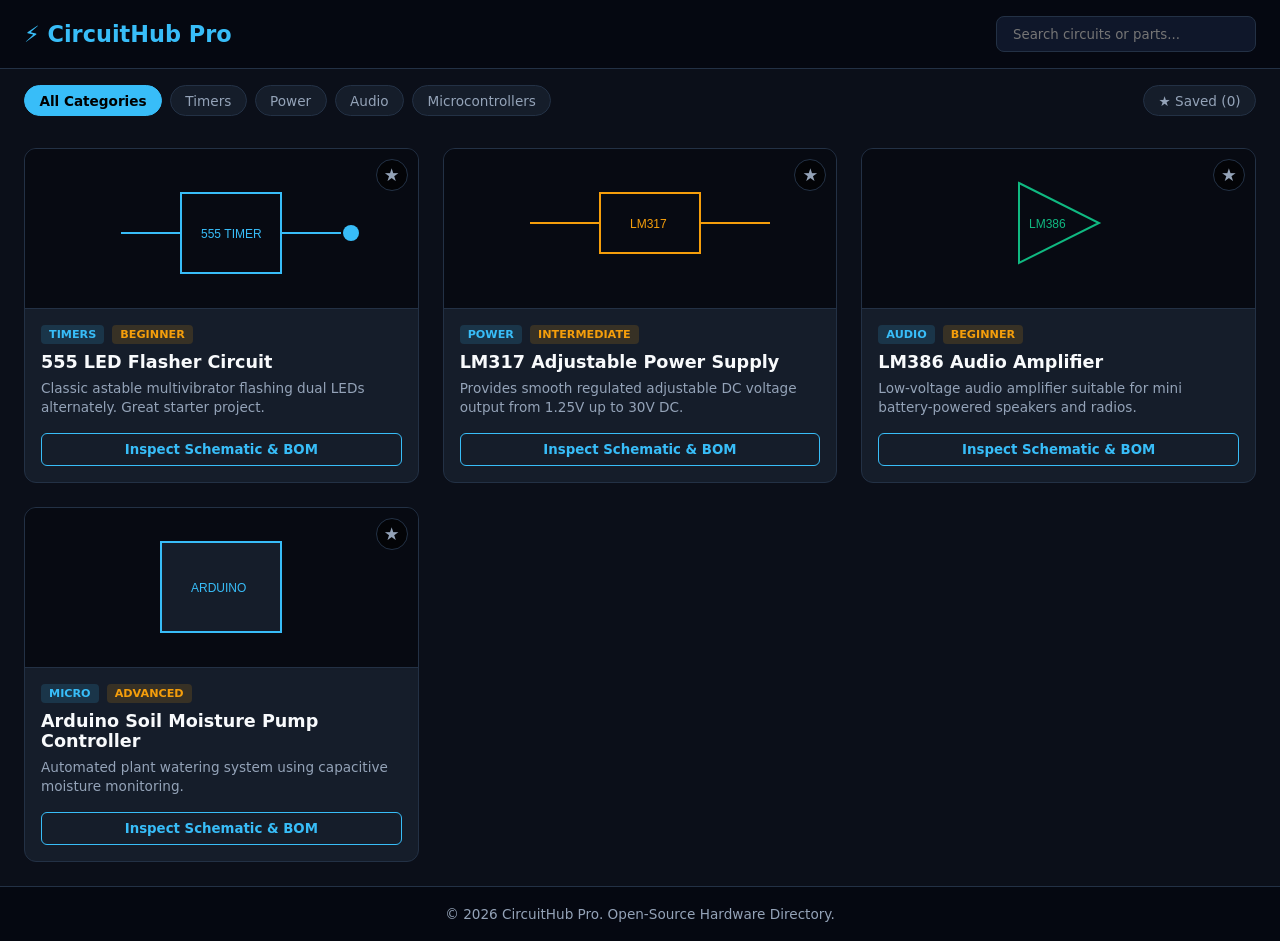
==== commit d43e56a0: "Update index.html" ====
--- a/index.html
+++ b/index.html
@@ -3,37 +3,27 @@
 <head>
   <meta charset="UTF-8" />
   <meta name="viewport" content="width=device-width, initial-scale=1.0" />
-  <title>CircuitHub - Electronics & Circuit Diagrams</title>
+  <title>CircuitHub Pro - Interactive Circuit Diagrams & Schematics</title>
   <style>
     :root {
-      --bg-dark: #0f172a;
-      --card-bg: #1e293b;
+      --bg-dark: #0b0f19;
+      --card-bg: #151d2a;
       --accent: #38bdf8;
       --accent-hover: #0284c7;
+      --accent-gold: #f59e0b;
       --text-main: #f8fafc;
       --text-muted: #94a3b8;
-      --border: #334155;
-    }
-
-    * {
-      box-sizing: border-box;
-      margin: 0;
-      padding: 0;
-      font-family: 'Segoe UI', Tahoma, Geneva, Verdana, sans-serif;
-    }
-
-    body {
-      background-color: var(--bg-dark);
-      color: var(--text-main);
-      min-height: 100vh;
-      display: flex;
-      flex-direction: column;
-    }
+      --border: #233145;
+      --success: #10b981;
+    }
+
+    * { box-sizing: border-box; margin: 0; padding: 0; font-family: 'Segoe UI', system-ui, sans-serif; }
+    body { background-color: var(--bg-dark); color: var(--text-main); min-height: 100vh; display: flex; flex-direction: column; }
 
     header {
-      background-color: #020617;
+      background-color: #050811;
       border-bottom: 1px solid var(--border);
-      padding: 1rem 2rem;
+      padding: 1rem 1.5rem;
       display: flex;
       justify-content: space-between;
       align-items: center;
@@ -41,235 +31,285 @@
       gap: 1rem;
     }
 
-    .logo {
-      font-size: 1.5rem;
-      font-weight: bold;
-      color: var(--accent);
-      display: flex;
-      align-items: center;
-      gap: 0.5rem;
-    }
-
+    .logo { font-size: 1.4rem; font-weight: 800; color: var(--accent); display: flex; align-items: center; gap: 0.5rem; }
     .search-box input {
-      padding: 0.6rem 1rem;
-      border-radius: 8px;
-      border: 1px solid var(--border);
-      background-color: #0f172a;
-      color: var(--text-main);
-      width: 280px;
-      outline: none;
-    }
-
-    .search-box input:focus {
-      border-color: var(--accent);
-    }
-
-    .categories {
-      display: flex;
-      gap: 0.5rem;
-      padding: 1.5rem 2rem 0;
-      overflow-x: auto;
-    }
-
-    .cat-btn {
-      padding: 0.5rem 1rem;
-      border-radius: 20px;
-      background-color: var(--card-bg);
-      border: 1px solid var(--border);
-      color: var(--text-muted);
-      cursor: pointer;
-      white-space: nowrap;
-      transition: all 0.2s ease;
-    }
-
-    .cat-btn:hover, .cat-btn.active {
-      background-color: var(--accent);
-      color: #000;
-      border-color: var(--accent);
-      font-weight: bold;
-    }
-
-    main {
-      padding: 2rem;
-      flex-grow: 1;
-    }
-
-    .grid {
-      display: grid;
-      grid-template-columns: repeat(auto-fill, minmax(280px, 1fr));
-      gap: 1.5rem;
-    }
+      padding: 0.6rem 1rem; border-radius: 8px; border: 1px solid var(--border);
+      background-color: #0f172a; color: var(--text-main); width: 260px; outline: none;
+    }
+    .search-box input:focus { border-color: var(--accent); }
+
+    .controls-bar {
+      display: flex; flex-wrap: wrap; gap: 0.8rem; padding: 1rem 1.5rem 0;
+      align-items: center; justify-content: space-between;
+    }
+
+    .filter-group { display: flex; gap: 0.5rem; overflow-x: auto; padding-bottom: 0.5rem; }
+    .btn-filter {
+      padding: 0.4rem 0.9rem; border-radius: 20px; background-color: var(--card-bg);
+      border: 1px solid var(--border); color: var(--text-muted); cursor: pointer;
+      font-size: 0.85rem; white-space: nowrap; transition: all 0.2s ease;
+    }
+    .btn-filter.active, .btn-filter:hover { background-color: var(--accent); color: #000; font-weight: 600; border-color: var(--accent); }
+
+    main { padding: 1.5rem; flex-grow: 1; }
+    .grid { display: grid; grid-template-columns: repeat(auto-fill, minmax(300px, 1fr)); gap: 1.5rem; }
 
     .card {
-      background-color: var(--card-bg);
-      border: 1px solid var(--border);
-      border-radius: 12px;
-      overflow: hidden;
-      transition: transform 0.2s ease, box-shadow 0.2s ease;
-      cursor: pointer;
-    }
-
-    .card:hover {
-      transform: translateY(-4px);
-      box-shadow: 0 10px 20px rgba(0, 0, 0, 0.4);
-      border-color: var(--accent);
-    }
-
-    .card-img {
-      width: 100%;
-      height: 180px;
-      background-color: #020617;
-      display: flex;
-      align-items: center;
-      justify-content: center;
-      font-size: 3rem;
-      border-bottom: 1px solid var(--border);
-    }
-
-    .card-content {
-      padding: 1rem;
-    }
-
-    .card-tag {
-      font-size: 0.75rem;
-      color: var(--accent);
-      text-transform: uppercase;
-      font-weight: bold;
-      margin-bottom: 0.4rem;
-    }
-
-    .card-title {
-      font-size: 1.1rem;
-      font-weight: 600;
-      margin-bottom: 0.5rem;
-    }
-
-    .card-desc {
-      font-size: 0.85rem;
-      color: var(--text-muted);
-      line-height: 1.4;
-    }
-
-    /* Modal Styling */
+      background-color: var(--card-bg); border: 1px solid var(--border);
+      border-radius: 12px; overflow: hidden; transition: transform 0.2s, border-color 0.2s;
+      display: flex; flex-direction: column; position: relative;
+    }
+    .card:hover { transform: translateY(-3px); border-color: var(--accent); }
+
+    .card-canvas-wrapper {
+      width: 100%; height: 160px; background-color: #070a12;
+      display: flex; align-items: center; justify-content: center;
+      border-bottom: 1px solid var(--border); position: relative;
+    }
+
+    .fav-star {
+      position: absolute; top: 10px; right: 10px; background: rgba(0,0,0,0.6);
+      border: 1px solid var(--border); border-radius: 50%; width: 32px; height: 32px;
+      display: flex; align-items: center; justify-content: center; cursor: pointer;
+      color: var(--text-muted); font-size: 1.1rem; z-index: 2; transition: all 0.2s;
+    }
+    .fav-star.active { color: var(--accent-gold); border-color: var(--accent-gold); }
+
+    .card-body { padding: 1rem; flex-grow: 1; display: flex; flex-direction: column; }
+    .card-tags { display: flex; gap: 0.5rem; margin-bottom: 0.5rem; }
+    .badge { font-size: 0.7rem; padding: 0.2rem 0.5rem; border-radius: 4px; font-weight: bold; text-transform: uppercase; }
+    .badge-cat { background: rgba(56, 189, 248, 0.15); color: var(--accent); }
+    .badge-diff { background: rgba(245, 158, 11, 0.15); color: var(--accent-gold); }
+
+    .card-title { font-size: 1.1rem; font-weight: 700; margin-bottom: 0.4rem; }
+    .card-desc { font-size: 0.85rem; color: var(--text-muted); line-height: 1.4; margin-bottom: 1rem; }
+
+    .btn-view {
+      margin-top: auto; padding: 0.5rem; border-radius: 6px; background-color: transparent;
+      border: 1px solid var(--accent); color: var(--accent); font-weight: 600;
+      cursor: pointer; text-align: center; transition: all 0.2s;
+    }
+    .btn-view:hover { background-color: var(--accent); color: #000; }
+
+    /* Interactive Modal */
     .modal {
-      display: none;
-      position: fixed;
-      top: 0; left: 0;
-      width: 100%; height: 100%;
-      background: rgba(0, 0, 0, 0.8);
-      justify-content: center;
-      align-items: center;
-      padding: 1rem;
-      z-index: 100;
-    }
-
+      display: none; position: fixed; top: 0; left: 0; width: 100%; height: 100%;
+      background: rgba(0,0,0,0.85); justify-content: center; align-items: center;
+      padding: 1rem; z-index: 100; backdrop-filter: blur(4px);
+    }
     .modal-content {
-      background-color: var(--card-bg);
-      border: 1px solid var(--border);
-      padding: 1.5rem;
-      border-radius: 12px;
-      max-width: 500px;
-      width: 100%;
-      position: relative;
-    }
-
-    .close-btn {
-      position: absolute;
-      top: 10px; right: 15px;
-      font-size: 1.5rem;
-      color: var(--text-muted);
-      cursor: pointer;
-    }
-
-    footer {
-      text-align: center;
-      padding: 1.5rem;
-      border-top: 1px solid var(--border);
-      color: var(--text-muted);
-      font-size: 0.85rem;
-      background-color: #020617;
-    }
+      background-color: var(--card-bg); border: 1px solid var(--border);
+      border-radius: 12px; max-width: 650px; width: 100%; max-height: 90vh;
+      overflow-y: auto; padding: 1.5rem; position: relative;
+    }
+    .close-btn { position: absolute; top: 12px; right: 16px; font-size: 1.5rem; color: var(--text-muted); cursor: pointer; }
+
+    .modal-canvas-container {
+      width: 100%; height: 220px; background: #050811; border-radius: 8px;
+      border: 1px solid var(--border); margin: 1rem 0; display: flex;
+      justify-content: center; align-items: center;
+    }
+
+    .bom-section { margin-top: 1rem; background: #0b0f19; padding: 1rem; border-radius: 8px; border: 1px solid var(--border); }
+    .bom-title { font-weight: 700; color: var(--accent); margin-bottom: 0.5rem; display: flex; justify-content: space-between; }
+    .bom-item { display: flex; align-items: center; justify-content: space-between; padding: 0.4rem 0; border-bottom: 1px solid var(--border); font-size: 0.85rem; }
+    .bom-item:last-child { border-bottom: none; }
+    .bom-item label { display: flex; align-items: center; gap: 0.5rem; cursor: pointer; }
+
+    .code-box {
+      background: #050811; padding: 0.8rem; border-radius: 6px; font-family: monospace;
+      font-size: 0.8rem; color: var(--accent); border: 1px solid var(--border);
+      margin-top: 0.5rem; white-space: pre-wrap; position: relative;
+    }
+
+    footer { text-align: center; padding: 1.2rem; border-top: 1px solid var(--border); color: var(--text-muted); font-size: 0.85rem; background-color: #050811; }
   </style>
 </head>
 <body>
 
   <header>
-    <div class="logo">⚡ CircuitHub</div>
+    <div class="logo">⚡ CircuitHub Pro</div>
     <div class="search-box">
-      <input type="text" id="searchInput" placeholder="Search circuits (e.g. 555 timer, LED)..." onkeyup="filterCircuits()" />
+      <input type="text" id="searchInput" placeholder="Search circuits or parts..." onkeyup="filterCircuits()" />
     </div>
   </header>
 
-  <div class="categories">
-    <button class="cat-btn active" onclick="filterCategory('all', this)">All Circuits</button>
-    <button class="cat-btn" onclick="filterCategory('timers', this)">Timers & Oscillators</button>
-    <button class="cat-btn" onclick="filterCategory('power', this)">Power Supplies</button>
-    <button class="cat-btn" onclick="filterCategory('audio', this)">Audio & Amplifiers</button>
-    <button class="cat-btn" onclick="filterCategory('micro', this)">Microcontrollers</button>
+  <div class="controls-bar">
+    <div class="filter-group">
+      <button class="btn-filter active" onclick="setCategory('all', this)">All Categories</button>
+      <button class="btn-filter" onclick="setCategory('timers', this)">Timers</button>
+      <button class="btn-filter" onclick="setCategory('power', this)">Power</button>
+      <button class="btn-filter" onclick="setCategory('audio', this)">Audio</button>
+      <button class="btn-filter" onclick="setCategory('micro', this)">Microcontrollers</button>
+    </div>
+
+    <div class="filter-group">
+      <button class="btn-filter" onclick="toggleFavoritesFilter(this)">★ Saved (<span id="favCount">0</span>)</button>
+    </div>
   </div>
 
   <main>
-    <div class="grid" id="circuitGrid">
-      <!-- Circuit cards injected via JavaScript -->
-    </div>
+    <div class="grid" id="circuitGrid"></div>
   </main>
 
-  <!-- Detail Modal -->
+  <!-- Interactive Detail Modal -->
   <div class="modal" id="circuitModal">
     <div class="modal-content">
       <span class="close-btn" onclick="closeModal()">&times;</span>
-      <h2 id="modalTitle" style="color: var(--accent); margin-bottom: 0.5rem;"></h2>
-      <p id="modalCategory" style="font-size: 0.8rem; color: var(--text-muted); margin-bottom: 1rem;"></p>
-      <p id="modalDesc" style="line-height: 1.5; margin-bottom: 1rem;"></p>
-      <p style="font-size: 0.85rem; color: var(--text-muted);"><strong>Components needed:</strong> ICs, Resistors, Capacitors, Breadboard, 9V Power Source.</p>
+      <h2 id="mTitle" style="color: var(--accent);"></h2>
+      <div style="display:flex; gap:0.5rem; margin-top:0.4rem;">
+        <span class="badge badge-cat" id="mCat"></span>
+        <span class="badge badge-diff" id="mDiff"></span>
+      </div>
+
+      <div class="modal-canvas-container">
+        <canvas id="modalCanvas" width="400" height="200"></canvas>
+      </div>
+
+      <p id="mDesc" style="font-size:0.9rem; line-height:1.5; color: var(--text-main);"></p>
+
+      <div class="bom-section">
+        <div class="bom-title">
+          <span>Bill of Materials (Interactive BOM)</span>
+          <span id="mCost" style="color: var(--success); font-size:0.9rem;"></span>
+        </div>
+        <div id="bomList"></div>
+      </div>
+
+      <div id="codeContainer" style="display:none; margin-top:1rem;">
+        <p style="font-weight:700; font-size:0.85rem; color: var(--text-muted);">Pinout / Source Code:</p>
+        <div class="code-box" id="mCode"></div>
+      </div>
     </div>
   </div>
 
   <footer>
-    <p>&copy; 2026 CircuitHub. Built for Electronics Enthusiasts.</p>
+    <p>&copy; 2026 CircuitHub Pro. Open-Source Hardware Directory.</p>
   </footer>
 
   <script>
     const circuits = [
-      { id: 1, title: '555 LED Flasher Circuit', category: 'timers', icon: '🚨', desc: 'A simple astable multivibrator using a 555 timer IC to flash dual LEDs alternately.' },
-      { id: 2, title: 'LM317 Variable Power Supply', category: 'power', icon: '🔋', desc: 'Adjustable linear voltage regulator capable of supplying 1.25V to 30V DC.' },
-      { id: 3, title: 'LM386 Audio Amplifier', category: 'audio', icon: '🔊', desc: 'Low-voltage audio power amplifier for battery-powered speakers and mini radios.' },
-      { id: 4, title: 'Arduino Automatic Plant Waterer', category: 'micro', icon: '🌱', desc: 'Uses a soil moisture sensor and relay module to auto-trigger a mini water pump.' },
-      { id: 5, title: 'Dark Sensor using LDR', category: 'power', icon: '🌙', desc: 'Automatically switches on an LED light when ambient light levels drop below threshold.' },
-      { id: 6, title: 'Simple Tone Generator', category: 'audio', icon: '🎵', desc: 'Generates audible square wave tones using a 555 IC and a mini 8-ohm speaker.' }
+      {
+        id: 1, title: '555 LED Flasher Circuit', category: 'timers', diff: 'Beginner',
+        desc: 'Classic astable multivibrator flashing dual LEDs alternately. Great starter project.',
+        bom: [
+          { name: '555 Timer IC', cost: 0.50 },
+          { name: '10uF Capacitor', cost: 0.15 },
+          { name: '1kΩ Resistors (x2)', cost: 0.10 },
+          { name: 'LEDs (Red & Blue)', cost: 0.30 },
+          { name: '9V Battery Clip', cost: 0.80 }
+        ],
+        draw: (ctx) => draw555Schematic(ctx),
+        code: null
+      },
+      {
+        id: 2, title: 'LM317 Adjustable Power Supply', category: 'power', diff: 'Intermediate',
+        desc: 'Provides smooth regulated adjustable DC voltage output from 1.25V up to 30V DC.',
+        bom: [
+          { name: 'LM317 Regulator IC', cost: 1.20 },
+          { name: '5kΩ Potentiometer', cost: 0.60 },
+          { name: '240Ω Resistor', cost: 0.05 },
+          { name: '100uF Filter Capacitor', cost: 0.25 },
+          { name: '1N4007 Diode', cost: 0.10 }
+        ],
+        draw: (ctx) => drawPowerSupplySchematic(ctx),
+        code: null
+      },
+      {
+        id: 3, title: 'LM386 Audio Amplifier', category: 'audio', diff: 'Beginner',
+        desc: 'Low-voltage audio amplifier suitable for mini battery-powered speakers and radios.',
+        bom: [
+          { name: 'LM386 Audio IC', cost: 0.80 },
+          { name: '10kΩ Potentiometer', cost: 0.50 },
+          { name: '250uF Capacitor', cost: 0.30 },
+          { name: '8Ω 1W Speaker', cost: 2.50 }
+        ],
+        draw: (ctx) => drawAudioSchematic(ctx),
+        code: null
+      },
+      {
+        id: 4, title: 'Arduino Soil Moisture Pump Controller', category: 'micro', diff: 'Advanced',
+        desc: 'Automated plant watering system using capacitive moisture monitoring.',
+        bom: [
+          { name: 'Arduino Nano', cost: 4.50 },
+          { name: 'Capacitive Moisture Sensor', cost: 1.80 },
+          { name: '5V Relay Module', cost: 1.20 },
+          { name: '5V Mini Water Pump', cost: 3.00 }
+        ],
+        draw: (ctx) => drawArduinoSchematic(ctx),
+        code: `void setup() {\n  pinMode(A0, INPUT);\n  pinMode(13, OUTPUT);\n}\nvoid loop() {\n  if(analogRead(A0) > 600) {\n    digitalWrite(13, HIGH); // Pump ON\n  } else {\n    digitalWrite(13, LOW);  // Pump OFF\n  }\n}`
+      }
     ];
 
     let currentCat = 'all';
-
-    function renderCircuits(items) {
+    let showFavsOnly = false;
+    let favorites = JSON.parse(localStorage.getItem('ch_favs') || '[]');
+
+    function updateFavCount() {
+      document.getElementById('favCount').innerText = favorites.length;
+    }
+
+    function toggleFav(id, e) {
+      e.stopPropagation();
+      if (favorites.includes(id)) {
+        favorites = favorites.filter(f => f !== id);
+      } else {
+        favorites.push(id);
+      }
+      localStorage.setItem('ch_favs', JSON.stringify(favorites));
+      updateFavCount();
+      filterCircuits();
+    }
+
+    function renderCards(items) {
       const grid = document.getElementById('circuitGrid');
       grid.innerHTML = '';
 
       if (items.length === 0) {
-        grid.innerHTML = '<p style="color: var(--text-muted);">No matching circuits found.</p>';
+        grid.innerHTML = '<p style="color: var(--text-muted); grid-column: 1/-1;">No matching circuits found.</p>';
         return;
       }
 
-      items.forEach(c => {
+      items.forEach(item => {
+        const isFav = favorites.includes(item.id);
         const card = document.createElement('div');
         card.className = 'card';
-        card.onclick = () => openModal(c);
         card.innerHTML = `
-          <div class="card-img">${c.icon}</div>
-          <div class="card-content">
-            <div class="card-tag">${c.category}</div>
-            <div class="card-title">${c.title}</div>
-            <div class="card-desc">${c.desc}</div>
+          <div class="card-canvas-wrapper">
+            <button class="fav-star ${isFav ? 'active' : ''}" onclick="toggleFav(${item.id}, event)">★</button>
+            <canvas id="canvas_${item.id}" width="280" height="150"></canvas>
+          </div>
+          <div class="card-body">
+            <div class="card-tags">
+              <span class="badge badge-cat">${item.category}</span>
+              <span class="badge badge-diff">${item.diff}</span>
+            </div>
+            <div class="card-title">${item.title}</div>
+            <div class="card-desc">${item.desc}</div>
+            <button class="btn-view" onclick="openModal(${item.id})">Inspect Schematic & BOM</button>
           </div>
         `;
         grid.appendChild(card);
+
+        setTimeout(() => {
+          const cvs = document.getElementById(`canvas_${item.id}`);
+          if (cvs) item.draw(cvs.getContext('2d'));
+        }, 50);
       });
     }
 
-    function filterCategory(cat, btn) {
+    function setCategory(cat, btn) {
       currentCat = cat;
-      document.querySelectorAll('.cat-btn').forEach(b => b.classList.remove('active'));
+      showFavsOnly = false;
+      document.querySelectorAll('.btn-filter').forEach(b => b.classList.remove('active'));
       btn.classList.add('active');
+      filterCircuits();
+    }
+
+    function toggleFavoritesFilter(btn) {
+      showFavsOnly = !showFavsOnly;
+      document.querySelectorAll('.btn-filter').forEach(b => b.classList.remove('active'));
+      if (showFavsOnly) btn.classList.add('active');
       filterCircuits();
     }
 
@@ -278,24 +318,101 @@
       const filtered = circuits.filter(c => {
         const matchesCat = currentCat === 'all' || c.category === currentCat;
         const matchesQuery = c.title.toLowerCase().includes(query) || c.desc.toLowerCase().includes(query);
-        return matchesCat && matchesQuery;
+        const matchesFav = !showFavsOnly || favorites.includes(c.id);
+        return matchesCat && matchesQuery && matchesFav;
       });
-      renderCircuits(filtered);
-    }
-
-    function openModal(c) {
-      document.getElementById('modalTitle').innerText = c.title;
-      document.getElementById('modalCategory').innerText = 'Category: ' + c.category.toUpperCase();
-      document.getElementById('modalDesc').innerText = c.desc;
+      renderCards(filtered);
+    }
+
+    /* Modal Handling */
+    function openModal(id) {
+      const item = circuits.find(c => c.id === id);
+      if (!item) return;
+
+      document.getElementById('mTitle').innerText = item.title;
+      document.getElementById('mCat').innerText = item.category;
+      document.getElementById('mDiff').innerText = item.diff;
+      document.getElementById('mDesc').innerText = item.desc;
+
+      // Calculate BOM cost
+      const totalCost = item.bom.reduce((sum, p) => sum + p.cost, 0);
+      document.getElementById('mCost').innerText = `Est. Cost: $${totalCost.toFixed(2)}`;
+
+      // Render BOM List
+      const bomContainer = document.getElementById('bomList');
+      bomContainer.innerHTML = '';
+      item.bom.forEach(part => {
+        const row = document.createElement('div');
+        row.className = 'bom-item';
+        row.innerHTML = `
+          <label><input type="checkbox"> ${part.name}</label>
+          <span style="color: var(--text-muted);">$${part.cost.toFixed(2)}</span>
+        `;
+        bomContainer.appendChild(row);
+      });
+
+      // Code Section
+      const codeBox = document.getElementById('codeContainer');
+      if (item.code) {
+        codeBox.style.display = 'block';
+        document.getElementById('mCode').innerText = item.code;
+      } else {
+        codeBox.style.display = 'none';
+      }
+
       document.getElementById('circuitModal').style.display = 'flex';
+
+      setTimeout(() => {
+        const mCanvas = document.getElementById('modalCanvas');
+        item.draw(mCanvas.getContext('2d'));
+      }, 50);
     }
 
     function closeModal() {
       document.getElementById('circuitModal').style.display = 'none';
     }
 
-    // Initial Render
-    renderCircuits(circuits);
+    /* Canvas Vector Drawing Routines */
+    function draw555Schematic(ctx) {
+      ctx.clearRect(0,0,400,200);
+      ctx.strokeStyle = '#38bdf8'; ctx.lineWidth = 2; ctx.fillStyle = '#38bdf8';
+      // IC Box
+      ctx.strokeRect(100, 40, 100, 80);
+      ctx.font = '12px sans-serif'; ctx.fillText('555 TIMER', 120, 85);
+      // Wires
+      ctx.beginPath();
+      ctx.moveTo(40, 80); ctx.lineTo(100, 80);
+      ctx.moveTo(200, 80); ctx.lineTo(260, 80);
+      ctx.stroke();
+      // LED Symbol
+      ctx.beginPath(); ctx.arc(270, 80, 8, 0, Math.PI*2); ctx.fill();
+    }
+
+    function drawPowerSupplySchematic(ctx) {
+      ctx.clearRect(0,0,400,200);
+      ctx.strokeStyle = '#f59e0b'; ctx.lineWidth = 2; ctx.fillStyle = '#f59e0b';
+      ctx.strokeRect(100, 40, 100, 60);
+      ctx.font = '12px sans-serif'; ctx.fillText('LM317', 130, 75);
+      ctx.beginPath(); ctx.moveTo(30, 70); ctx.lineTo(100, 70); ctx.moveTo(200, 70); ctx.lineTo(270, 70); ctx.stroke();
+    }
+
+    function drawAudioSchematic(ctx) {
+      ctx.clearRect(0,0,400,200);
+      ctx.strokeStyle = '#10b981'; ctx.lineWidth = 2; ctx.fillStyle = '#10b981';
+      ctx.beginPath(); ctx.moveTo(100,30); ctx.lineTo(180,70); ctx.lineTo(100,110); ctx.closePath(); ctx.stroke();
+      ctx.font = '12px sans-serif'; ctx.fillText('LM386', 110, 75);
+    }
+
+    function drawArduinoSchematic(ctx) {
+      ctx.clearRect(0,0,400,200);
+      ctx.strokeStyle = '#38bdf8'; ctx.lineWidth = 2; ctx.fillStyle = '#151d2a';
+      ctx.fillRect(80, 30, 120, 90); ctx.strokeRect(80, 30, 120, 90);
+      ctx.fillStyle = '#38bdf8'; ctx.font = '12px sans-serif'; ctx.fillText('ARDUINO', 110, 80);
+    }
+
+    // Initial Setup
+    updateFavCount();
+    renderCards(circuits);
   </script>
 </body>
 </html>
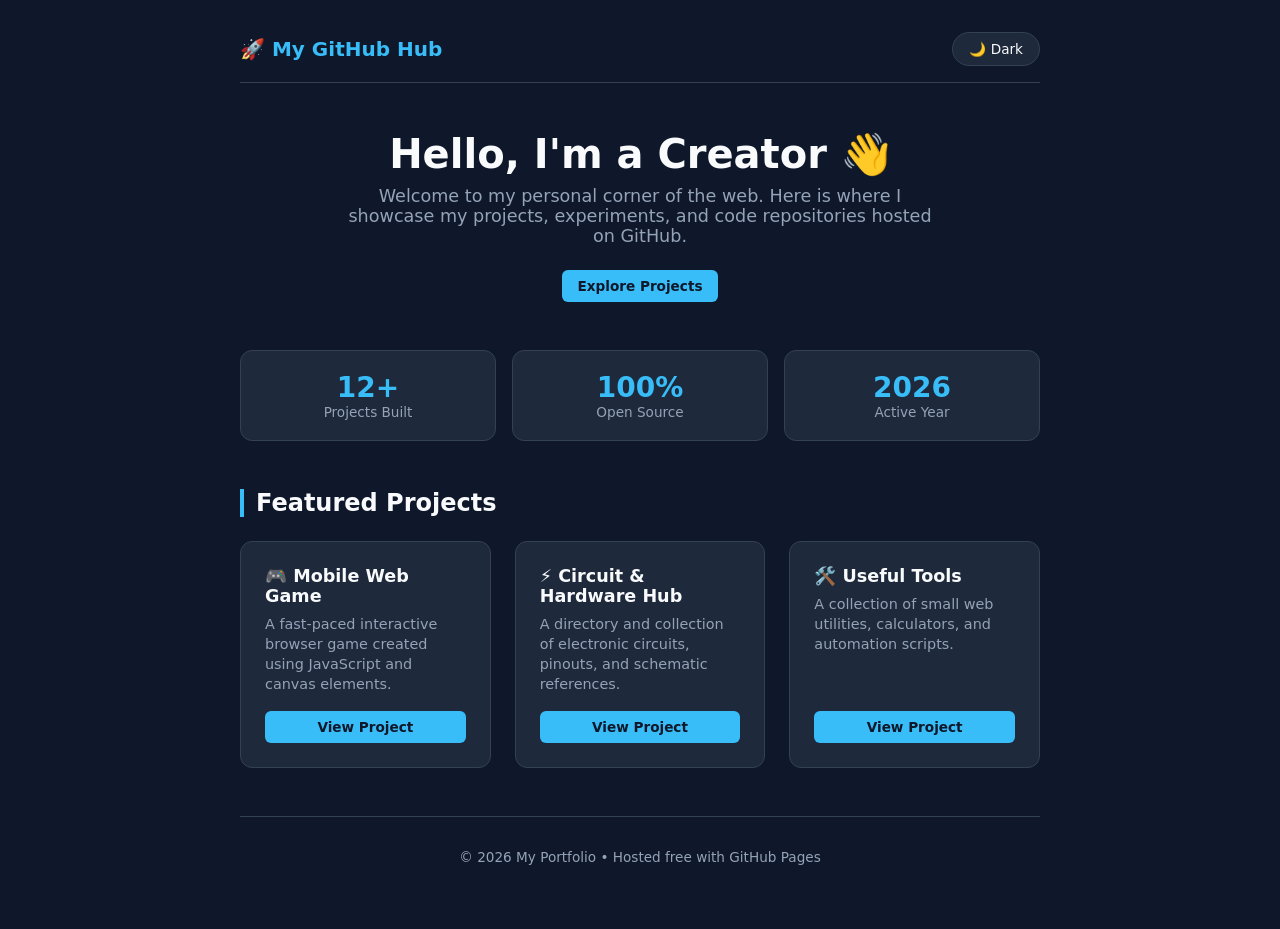
==== commit 16450054: "Update index.html" ====
--- a/index.html
+++ b/index.html
@@ -3,416 +3,265 @@
 <head>
   <meta charset="UTF-8" />
   <meta name="viewport" content="width=device-width, initial-scale=1.0" />
-  <title>CircuitHub Pro - Interactive Circuit Diagrams & Schematics</title>
+  <title>Developer & Creator Hub</title>
   <style>
     :root {
-      --bg-dark: #0b0f19;
-      --card-bg: #151d2a;
+      --bg: #0f172a;
+      --card-bg: #1e293b;
+      --text: #f8fafc;
+      --text-muted: #94a3b8;
       --accent: #38bdf8;
       --accent-hover: #0284c7;
-      --accent-gold: #f59e0b;
-      --text-main: #f8fafc;
-      --text-muted: #94a3b8;
-      --border: #233145;
-      --success: #10b981;
-    }
-
-    * { box-sizing: border-box; margin: 0; padding: 0; font-family: 'Segoe UI', system-ui, sans-serif; }
-    body { background-color: var(--bg-dark); color: var(--text-main); min-height: 100vh; display: flex; flex-direction: column; }
+      --border: #334155;
+    }
+
+    [data-theme="light"] {
+      --bg: #f8fafc;
+      --card-bg: #ffffff;
+      --text: #0f172a;
+      --text-muted: #64748b;
+      --accent: #0284c7;
+      --accent-hover: #0369a1;
+      --border: #e2e8f0;
+    }
+
+    * {
+      box-sizing: border-box;
+      margin: 0;
+      padding: 0;
+      font-family: system-ui, -apple-system, BlinkMacSystemFont, 'Segoe UI', Roboto, sans-serif;
+      transition: background-color 0.3s, color 0.3s;
+    }
+
+    body {
+      background-color: var(--bg);
+      color: var(--text);
+      min-height: 100vh;
+      display: flex;
+      flex-direction: column;
+      align-items: center;
+      padding: 2rem 1rem;
+    }
+
+    .container {
+      max-width: 800px;
+      width: 100%;
+    }
 
     header {
-      background-color: #050811;
-      border-bottom: 1px solid var(--border);
-      padding: 1rem 1.5rem;
       display: flex;
       justify-content: space-between;
       align-items: center;
-      flex-wrap: wrap;
+      margin-bottom: 3rem;
+      padding-bottom: 1rem;
+      border-bottom: 1px solid var(--border);
+    }
+
+    .logo {
+      font-size: 1.25rem;
+      font-weight: 700;
+      color: var(--accent);
+    }
+
+    .theme-toggle {
+      background: var(--card-bg);
+      border: 1px solid var(--border);
+      color: var(--text);
+      padding: 0.5rem 1rem;
+      border-radius: 20px;
+      cursor: pointer;
+      font-size: 0.85rem;
+    }
+
+    .hero {
+      text-align: center;
+      margin-bottom: 3rem;
+    }
+
+    .hero h1 {
+      font-size: 2.5rem;
+      margin-bottom: 0.5rem;
+    }
+
+    .hero p {
+      color: var(--text-muted);
+      font-size: 1.1rem;
+      max-width: 600px;
+      margin: 0 auto 1.5rem;
+    }
+
+    .stats-grid {
+      display: grid;
+      grid-template-columns: repeat(auto-fit, minmax(150px, 1fr));
       gap: 1rem;
-    }
-
-    .logo { font-size: 1.4rem; font-weight: 800; color: var(--accent); display: flex; align-items: center; gap: 0.5rem; }
-    .search-box input {
-      padding: 0.6rem 1rem; border-radius: 8px; border: 1px solid var(--border);
-      background-color: #0f172a; color: var(--text-main); width: 260px; outline: none;
-    }
-    .search-box input:focus { border-color: var(--accent); }
-
-    .controls-bar {
-      display: flex; flex-wrap: wrap; gap: 0.8rem; padding: 1rem 1.5rem 0;
-      align-items: center; justify-content: space-between;
-    }
-
-    .filter-group { display: flex; gap: 0.5rem; overflow-x: auto; padding-bottom: 0.5rem; }
-    .btn-filter {
-      padding: 0.4rem 0.9rem; border-radius: 20px; background-color: var(--card-bg);
-      border: 1px solid var(--border); color: var(--text-muted); cursor: pointer;
-      font-size: 0.85rem; white-space: nowrap; transition: all 0.2s ease;
-    }
-    .btn-filter.active, .btn-filter:hover { background-color: var(--accent); color: #000; font-weight: 600; border-color: var(--accent); }
-
-    main { padding: 1.5rem; flex-grow: 1; }
-    .grid { display: grid; grid-template-columns: repeat(auto-fill, minmax(300px, 1fr)); gap: 1.5rem; }
-
-    .card {
-      background-color: var(--card-bg); border: 1px solid var(--border);
-      border-radius: 12px; overflow: hidden; transition: transform 0.2s, border-color 0.2s;
-      display: flex; flex-direction: column; position: relative;
-    }
-    .card:hover { transform: translateY(-3px); border-color: var(--accent); }
-
-    .card-canvas-wrapper {
-      width: 100%; height: 160px; background-color: #070a12;
-      display: flex; align-items: center; justify-content: center;
-      border-bottom: 1px solid var(--border); position: relative;
-    }
-
-    .fav-star {
-      position: absolute; top: 10px; right: 10px; background: rgba(0,0,0,0.6);
-      border: 1px solid var(--border); border-radius: 50%; width: 32px; height: 32px;
-      display: flex; align-items: center; justify-content: center; cursor: pointer;
-      color: var(--text-muted); font-size: 1.1rem; z-index: 2; transition: all 0.2s;
-    }
-    .fav-star.active { color: var(--accent-gold); border-color: var(--accent-gold); }
-
-    .card-body { padding: 1rem; flex-grow: 1; display: flex; flex-direction: column; }
-    .card-tags { display: flex; gap: 0.5rem; margin-bottom: 0.5rem; }
-    .badge { font-size: 0.7rem; padding: 0.2rem 0.5rem; border-radius: 4px; font-weight: bold; text-transform: uppercase; }
-    .badge-cat { background: rgba(56, 189, 248, 0.15); color: var(--accent); }
-    .badge-diff { background: rgba(245, 158, 11, 0.15); color: var(--accent-gold); }
-
-    .card-title { font-size: 1.1rem; font-weight: 700; margin-bottom: 0.4rem; }
-    .card-desc { font-size: 0.85rem; color: var(--text-muted); line-height: 1.4; margin-bottom: 1rem; }
-
-    .btn-view {
-      margin-top: auto; padding: 0.5rem; border-radius: 6px; background-color: transparent;
-      border: 1px solid var(--accent); color: var(--accent); font-weight: 600;
-      cursor: pointer; text-align: center; transition: all 0.2s;
-    }
-    .btn-view:hover { background-color: var(--accent); color: #000; }
-
-    /* Interactive Modal */
-    .modal {
-      display: none; position: fixed; top: 0; left: 0; width: 100%; height: 100%;
-      background: rgba(0,0,0,0.85); justify-content: center; align-items: center;
-      padding: 1rem; z-index: 100; backdrop-filter: blur(4px);
-    }
-    .modal-content {
-      background-color: var(--card-bg); border: 1px solid var(--border);
-      border-radius: 12px; max-width: 650px; width: 100%; max-height: 90vh;
-      overflow-y: auto; padding: 1.5rem; position: relative;
-    }
-    .close-btn { position: absolute; top: 12px; right: 16px; font-size: 1.5rem; color: var(--text-muted); cursor: pointer; }
-
-    .modal-canvas-container {
-      width: 100%; height: 220px; background: #050811; border-radius: 8px;
-      border: 1px solid var(--border); margin: 1rem 0; display: flex;
-      justify-content: center; align-items: center;
-    }
-
-    .bom-section { margin-top: 1rem; background: #0b0f19; padding: 1rem; border-radius: 8px; border: 1px solid var(--border); }
-    .bom-title { font-weight: 700; color: var(--accent); margin-bottom: 0.5rem; display: flex; justify-content: space-between; }
-    .bom-item { display: flex; align-items: center; justify-content: space-between; padding: 0.4rem 0; border-bottom: 1px solid var(--border); font-size: 0.85rem; }
-    .bom-item:last-child { border-bottom: none; }
-    .bom-item label { display: flex; align-items: center; gap: 0.5rem; cursor: pointer; }
-
-    .code-box {
-      background: #050811; padding: 0.8rem; border-radius: 6px; font-family: monospace;
-      font-size: 0.8rem; color: var(--accent); border: 1px solid var(--border);
-      margin-top: 0.5rem; white-space: pre-wrap; position: relative;
-    }
-
-    footer { text-align: center; padding: 1.2rem; border-top: 1px solid var(--border); color: var(--text-muted); font-size: 0.85rem; background-color: #050811; }
+      margin-bottom: 3rem;
+    }
+
+    .stat-card {
+      background: var(--card-bg);
+      border: 1px solid var(--border);
+      padding: 1.25rem;
+      border-radius: 12px;
+      text-align: center;
+    }
+
+    .stat-number {
+      font-size: 1.75rem;
+      font-weight: 700;
+      color: var(--accent);
+    }
+
+    .stat-label {
+      font-size: 0.85rem;
+      color: var(--text-muted);
+    }
+
+    .section-title {
+      font-size: 1.5rem;
+      margin-bottom: 1.5rem;
+      border-left: 4px solid var(--accent);
+      padding-left: 0.75rem;
+    }
+
+    .projects-grid {
+      display: grid;
+      grid-template-columns: repeat(auto-fit, minmax(240px, 1fr));
+      gap: 1.5rem;
+      margin-bottom: 3rem;
+    }
+
+    .project-card {
+      background: var(--card-bg);
+      border: 1px solid var(--border);
+      border-radius: 12px;
+      padding: 1.5rem;
+      display: flex;
+      flex-direction: column;
+      justify-content: space-between;
+      transition: transform 0.2s, border-color 0.2s;
+    }
+
+    .project-card:hover {
+      transform: translateY(-4px);
+      border-color: var(--accent);
+    }
+
+    .project-title {
+      font-size: 1.1rem;
+      font-weight: 600;
+      margin-bottom: 0.5rem;
+    }
+
+    .project-desc {
+      font-size: 0.9rem;
+      color: var(--text-muted);
+      margin-bottom: 1rem;
+      line-height: 1.4;
+    }
+
+    .btn {
+      display: inline-block;
+      background-color: var(--accent);
+      color: #0f172a;
+      padding: 0.5rem 1rem;
+      border-radius: 6px;
+      text-decoration: none;
+      font-weight: 600;
+      font-size: 0.85rem;
+      text-align: center;
+      border: none;
+      cursor: pointer;
+    }
+
+    .btn:hover {
+      background-color: var(--accent-hover);
+      color: #ffffff;
+    }
+
+    footer {
+      text-align: center;
+      padding: 2rem 0;
+      color: var(--text-muted);
+      font-size: 0.85rem;
+      border-top: 1px solid var(--border);
+      margin-top: auto;
+    }
   </style>
 </head>
 <body>
 
-  <header>
-    <div class="logo">⚡ CircuitHub Pro</div>
-    <div class="search-box">
-      <input type="text" id="searchInput" placeholder="Search circuits or parts..." onkeyup="filterCircuits()" />
+  <div class="container">
+    <header>
+      <div class="logo">🚀 My GitHub Hub</div>
+      <button class="theme-toggle" onclick="toggleTheme()" id="themeBtn">🌙 Dark</button>
+    </header>
+
+    <section class="hero">
+      <h1>Hello, I'm a Creator 👋</h1>
+      <p>Welcome to my personal corner of the web. Here is where I showcase my projects, experiments, and code repositories hosted on GitHub.</p>
+      <a href="#projects" class="btn">Explore Projects</a>
+    </section>
+
+    <div class="stats-grid">
+      <div class="stat-card">
+        <div class="stat-number">12+</div>
+        <div class="stat-label">Projects Built</div>
+      </div>
+      <div class="stat-card">
+        <div class="stat-number">100%</div>
+        <div class="stat-label">Open Source</div>
+      </div>
+      <div class="stat-card">
+        <div class="stat-number">2026</div>
+        <div class="stat-label">Active Year</div>
+      </div>
     </div>
-  </header>
-
-  <div class="controls-bar">
-    <div class="filter-group">
-      <button class="btn-filter active" onclick="setCategory('all', this)">All Categories</button>
-      <button class="btn-filter" onclick="setCategory('timers', this)">Timers</button>
-      <button class="btn-filter" onclick="setCategory('power', this)">Power</button>
-      <button class="btn-filter" onclick="setCategory('audio', this)">Audio</button>
-      <button class="btn-filter" onclick="setCategory('micro', this)">Microcontrollers</button>
+
+    <h2 class="section-title" id="projects">Featured Projects</h2>
+    <div class="projects-grid">
+      <div class="project-card">
+        <div>
+          <div class="project-title">🎮 Mobile Web Game</div>
+          <div class="project-desc">A fast-paced interactive browser game created using JavaScript and canvas elements.</div>
+        </div>
+        <a href="#" class="btn" onclick="alert('Link your game repo here!')">View Project</a>
+      </div>
+
+      <div class="project-card">
+        <div>
+          <div class="project-title">⚡ Circuit & Hardware Hub</div>
+          <div class="project-desc">A directory and collection of electronic circuits, pinouts, and schematic references.</div>
+        </div>
+        <a href="#" class="btn" onclick="alert('Link your schematic repo here!')">View Project</a>
+      </div>
+
+      <div class="project-card">
+        <div>
+          <div class="project-title">🛠️ Useful Tools</div>
+          <div class="project-desc">A collection of small web utilities, calculators, and automation scripts.</div>
+        </div>
+        <a href="#" class="btn" onclick="alert('Link your utility repo here!')">View Project</a>
+      </div>
     </div>
 
-    <div class="filter-group">
-      <button class="btn-filter" onclick="toggleFavoritesFilter(this)">★ Saved (<span id="favCount">0</span>)</button>
-    </div>
+    <footer>
+      <p>&copy; 2026 My Portfolio • Hosted free with GitHub Pages</p>
+    </footer>
   </div>
 
-  <main>
-    <div class="grid" id="circuitGrid"></div>
-  </main>
-
-  <!-- Interactive Detail Modal -->
-  <div class="modal" id="circuitModal">
-    <div class="modal-content">
-      <span class="close-btn" onclick="closeModal()">&times;</span>
-      <h2 id="mTitle" style="color: var(--accent);"></h2>
-      <div style="display:flex; gap:0.5rem; margin-top:0.4rem;">
-        <span class="badge badge-cat" id="mCat"></span>
-        <span class="badge badge-diff" id="mDiff"></span>
-      </div>
-
-      <div class="modal-canvas-container">
-        <canvas id="modalCanvas" width="400" height="200"></canvas>
-      </div>
-
-      <p id="mDesc" style="font-size:0.9rem; line-height:1.5; color: var(--text-main);"></p>
-
-      <div class="bom-section">
-        <div class="bom-title">
-          <span>Bill of Materials (Interactive BOM)</span>
-          <span id="mCost" style="color: var(--success); font-size:0.9rem;"></span>
-        </div>
-        <div id="bomList"></div>
-      </div>
-
-      <div id="codeContainer" style="display:none; margin-top:1rem;">
-        <p style="font-weight:700; font-size:0.85rem; color: var(--text-muted);">Pinout / Source Code:</p>
-        <div class="code-box" id="mCode"></div>
-      </div>
-    </div>
-  </div>
-
-  <footer>
-    <p>&copy; 2026 CircuitHub Pro. Open-Source Hardware Directory.</p>
-  </footer>
-
   <script>
-    const circuits = [
-      {
-        id: 1, title: '555 LED Flasher Circuit', category: 'timers', diff: 'Beginner',
-        desc: 'Classic astable multivibrator flashing dual LEDs alternately. Great starter project.',
-        bom: [
-          { name: '555 Timer IC', cost: 0.50 },
-          { name: '10uF Capacitor', cost: 0.15 },
-          { name: '1kΩ Resistors (x2)', cost: 0.10 },
-          { name: 'LEDs (Red & Blue)', cost: 0.30 },
-          { name: '9V Battery Clip', cost: 0.80 }
-        ],
-        draw: (ctx) => draw555Schematic(ctx),
-        code: null
-      },
-      {
-        id: 2, title: 'LM317 Adjustable Power Supply', category: 'power', diff: 'Intermediate',
-        desc: 'Provides smooth regulated adjustable DC voltage output from 1.25V up to 30V DC.',
-        bom: [
-          { name: 'LM317 Regulator IC', cost: 1.20 },
-          { name: '5kΩ Potentiometer', cost: 0.60 },
-          { name: '240Ω Resistor', cost: 0.05 },
-          { name: '100uF Filter Capacitor', cost: 0.25 },
-          { name: '1N4007 Diode', cost: 0.10 }
-        ],
-        draw: (ctx) => drawPowerSupplySchematic(ctx),
-        code: null
-      },
-      {
-        id: 3, title: 'LM386 Audio Amplifier', category: 'audio', diff: 'Beginner',
-        desc: 'Low-voltage audio amplifier suitable for mini battery-powered speakers and radios.',
-        bom: [
-          { name: 'LM386 Audio IC', cost: 0.80 },
-          { name: '10kΩ Potentiometer', cost: 0.50 },
-          { name: '250uF Capacitor', cost: 0.30 },
-          { name: '8Ω 1W Speaker', cost: 2.50 }
-        ],
-        draw: (ctx) => drawAudioSchematic(ctx),
-        code: null
-      },
-      {
-        id: 4, title: 'Arduino Soil Moisture Pump Controller', category: 'micro', diff: 'Advanced',
-        desc: 'Automated plant watering system using capacitive moisture monitoring.',
-        bom: [
-          { name: 'Arduino Nano', cost: 4.50 },
-          { name: 'Capacitive Moisture Sensor', cost: 1.80 },
-          { name: '5V Relay Module', cost: 1.20 },
-          { name: '5V Mini Water Pump', cost: 3.00 }
-        ],
-        draw: (ctx) => drawArduinoSchematic(ctx),
-        code: `void setup() {\n  pinMode(A0, INPUT);\n  pinMode(13, OUTPUT);\n}\nvoid loop() {\n  if(analogRead(A0) > 600) {\n    digitalWrite(13, HIGH); // Pump ON\n  } else {\n    digitalWrite(13, LOW);  // Pump OFF\n  }\n}`
+    function toggleTheme() {
+      const body = document.body;
+      const btn = document.getElementById('themeBtn');
+      
+      if (body.getAttribute('data-theme') === 'light') {
+        body.removeAttribute('data-theme');
+        btn.innerText = '🌙 Dark';
+      } else {
+        body.setAttribute('data-theme', 'light');
+        btn.innerText = '☀️ Light';
       }
-    ];
-
-    let currentCat = 'all';
-    let showFavsOnly = false;
-    let favorites = JSON.parse(localStorage.getItem('ch_favs') || '[]');
-
-    function updateFavCount() {
-      document.getElementById('favCount').innerText = favorites.length;
-    }
-
-    function toggleFav(id, e) {
-      e.stopPropagation();
-      if (favorites.includes(id)) {
-        favorites = favorites.filter(f => f !== id);
-      } else {
-        favorites.push(id);
-      }
-      localStorage.setItem('ch_favs', JSON.stringify(favorites));
-      updateFavCount();
-      filterCircuits();
-    }
-
-    function renderCards(items) {
-      const grid = document.getElementById('circuitGrid');
-      grid.innerHTML = '';
-
-      if (items.length === 0) {
-        grid.innerHTML = '<p style="color: var(--text-muted); grid-column: 1/-1;">No matching circuits found.</p>';
-        return;
-      }
-
-      items.forEach(item => {
-        const isFav = favorites.includes(item.id);
-        const card = document.createElement('div');
-        card.className = 'card';
-        card.innerHTML = `
-          <div class="card-canvas-wrapper">
-            <button class="fav-star ${isFav ? 'active' : ''}" onclick="toggleFav(${item.id}, event)">★</button>
-            <canvas id="canvas_${item.id}" width="280" height="150"></canvas>
-          </div>
-          <div class="card-body">
-            <div class="card-tags">
-              <span class="badge badge-cat">${item.category}</span>
-              <span class="badge badge-diff">${item.diff}</span>
-            </div>
-            <div class="card-title">${item.title}</div>
-            <div class="card-desc">${item.desc}</div>
-            <button class="btn-view" onclick="openModal(${item.id})">Inspect Schematic & BOM</button>
-          </div>
-        `;
-        grid.appendChild(card);
-
-        setTimeout(() => {
-          const cvs = document.getElementById(`canvas_${item.id}`);
-          if (cvs) item.draw(cvs.getContext('2d'));
-        }, 50);
-      });
-    }
-
-    function setCategory(cat, btn) {
-      currentCat = cat;
-      showFavsOnly = false;
-      document.querySelectorAll('.btn-filter').forEach(b => b.classList.remove('active'));
-      btn.classList.add('active');
-      filterCircuits();
-    }
-
-    function toggleFavoritesFilter(btn) {
-      showFavsOnly = !showFavsOnly;
-      document.querySelectorAll('.btn-filter').forEach(b => b.classList.remove('active'));
-      if (showFavsOnly) btn.classList.add('active');
-      filterCircuits();
-    }
-
-    function filterCircuits() {
-      const query = document.getElementById('searchInput').value.toLowerCase();
-      const filtered = circuits.filter(c => {
-        const matchesCat = currentCat === 'all' || c.category === currentCat;
-        const matchesQuery = c.title.toLowerCase().includes(query) || c.desc.toLowerCase().includes(query);
-        const matchesFav = !showFavsOnly || favorites.includes(c.id);
-        return matchesCat && matchesQuery && matchesFav;
-      });
-      renderCards(filtered);
-    }
-
-    /* Modal Handling */
-    function openModal(id) {
-      const item = circuits.find(c => c.id === id);
-      if (!item) return;
-
-      document.getElementById('mTitle').innerText = item.title;
-      document.getElementById('mCat').innerText = item.category;
-      document.getElementById('mDiff').innerText = item.diff;
-      document.getElementById('mDesc').innerText = item.desc;
-
-      // Calculate BOM cost
-      const totalCost = item.bom.reduce((sum, p) => sum + p.cost, 0);
-      document.getElementById('mCost').innerText = `Est. Cost: $${totalCost.toFixed(2)}`;
-
-      // Render BOM List
-      const bomContainer = document.getElementById('bomList');
-      bomContainer.innerHTML = '';
-      item.bom.forEach(part => {
-        const row = document.createElement('div');
-        row.className = 'bom-item';
-        row.innerHTML = `
-          <label><input type="checkbox"> ${part.name}</label>
-          <span style="color: var(--text-muted);">$${part.cost.toFixed(2)}</span>
-        `;
-        bomContainer.appendChild(row);
-      });
-
-      // Code Section
-      const codeBox = document.getElementById('codeContainer');
-      if (item.code) {
-        codeBox.style.display = 'block';
-        document.getElementById('mCode').innerText = item.code;
-      } else {
-        codeBox.style.display = 'none';
-      }
-
-      document.getElementById('circuitModal').style.display = 'flex';
-
-      setTimeout(() => {
-        const mCanvas = document.getElementById('modalCanvas');
-        item.draw(mCanvas.getContext('2d'));
-      }, 50);
-    }
-
-    function closeModal() {
-      document.getElementById('circuitModal').style.display = 'none';
-    }
-
-    /* Canvas Vector Drawing Routines */
-    function draw555Schematic(ctx) {
-      ctx.clearRect(0,0,400,200);
-      ctx.strokeStyle = '#38bdf8'; ctx.lineWidth = 2; ctx.fillStyle = '#38bdf8';
-      // IC Box
-      ctx.strokeRect(100, 40, 100, 80);
-      ctx.font = '12px sans-serif'; ctx.fillText('555 TIMER', 120, 85);
-      // Wires
-      ctx.beginPath();
-      ctx.moveTo(40, 80); ctx.lineTo(100, 80);
-      ctx.moveTo(200, 80); ctx.lineTo(260, 80);
-      ctx.stroke();
-      // LED Symbol
-      ctx.beginPath(); ctx.arc(270, 80, 8, 0, Math.PI*2); ctx.fill();
-    }
-
-    function drawPowerSupplySchematic(ctx) {
-      ctx.clearRect(0,0,400,200);
-      ctx.strokeStyle = '#f59e0b'; ctx.lineWidth = 2; ctx.fillStyle = '#f59e0b';
-      ctx.strokeRect(100, 40, 100, 60);
-      ctx.font = '12px sans-serif'; ctx.fillText('LM317', 130, 75);
-      ctx.beginPath(); ctx.moveTo(30, 70); ctx.lineTo(100, 70); ctx.moveTo(200, 70); ctx.lineTo(270, 70); ctx.stroke();
-    }
-
-    function drawAudioSchematic(ctx) {
-      ctx.clearRect(0,0,400,200);
-      ctx.strokeStyle = '#10b981'; ctx.lineWidth = 2; ctx.fillStyle = '#10b981';
-      ctx.beginPath(); ctx.moveTo(100,30); ctx.lineTo(180,70); ctx.lineTo(100,110); ctx.closePath(); ctx.stroke();
-      ctx.font = '12px sans-serif'; ctx.fillText('LM386', 110, 75);
-    }
-
-    function drawArduinoSchematic(ctx) {
-      ctx.clearRect(0,0,400,200);
-      ctx.strokeStyle = '#38bdf8'; ctx.lineWidth = 2; ctx.fillStyle = '#151d2a';
-      ctx.fillRect(80, 30, 120, 90); ctx.strokeRect(80, 30, 120, 90);
-      ctx.fillStyle = '#38bdf8'; ctx.font = '12px sans-serif'; ctx.fillText('ARDUINO', 110, 80);
-    }
-
-    // Initial Setup
-    updateFavCount();
-    renderCards(circuits);
+    }
   </script>
 </body>
 </html>
